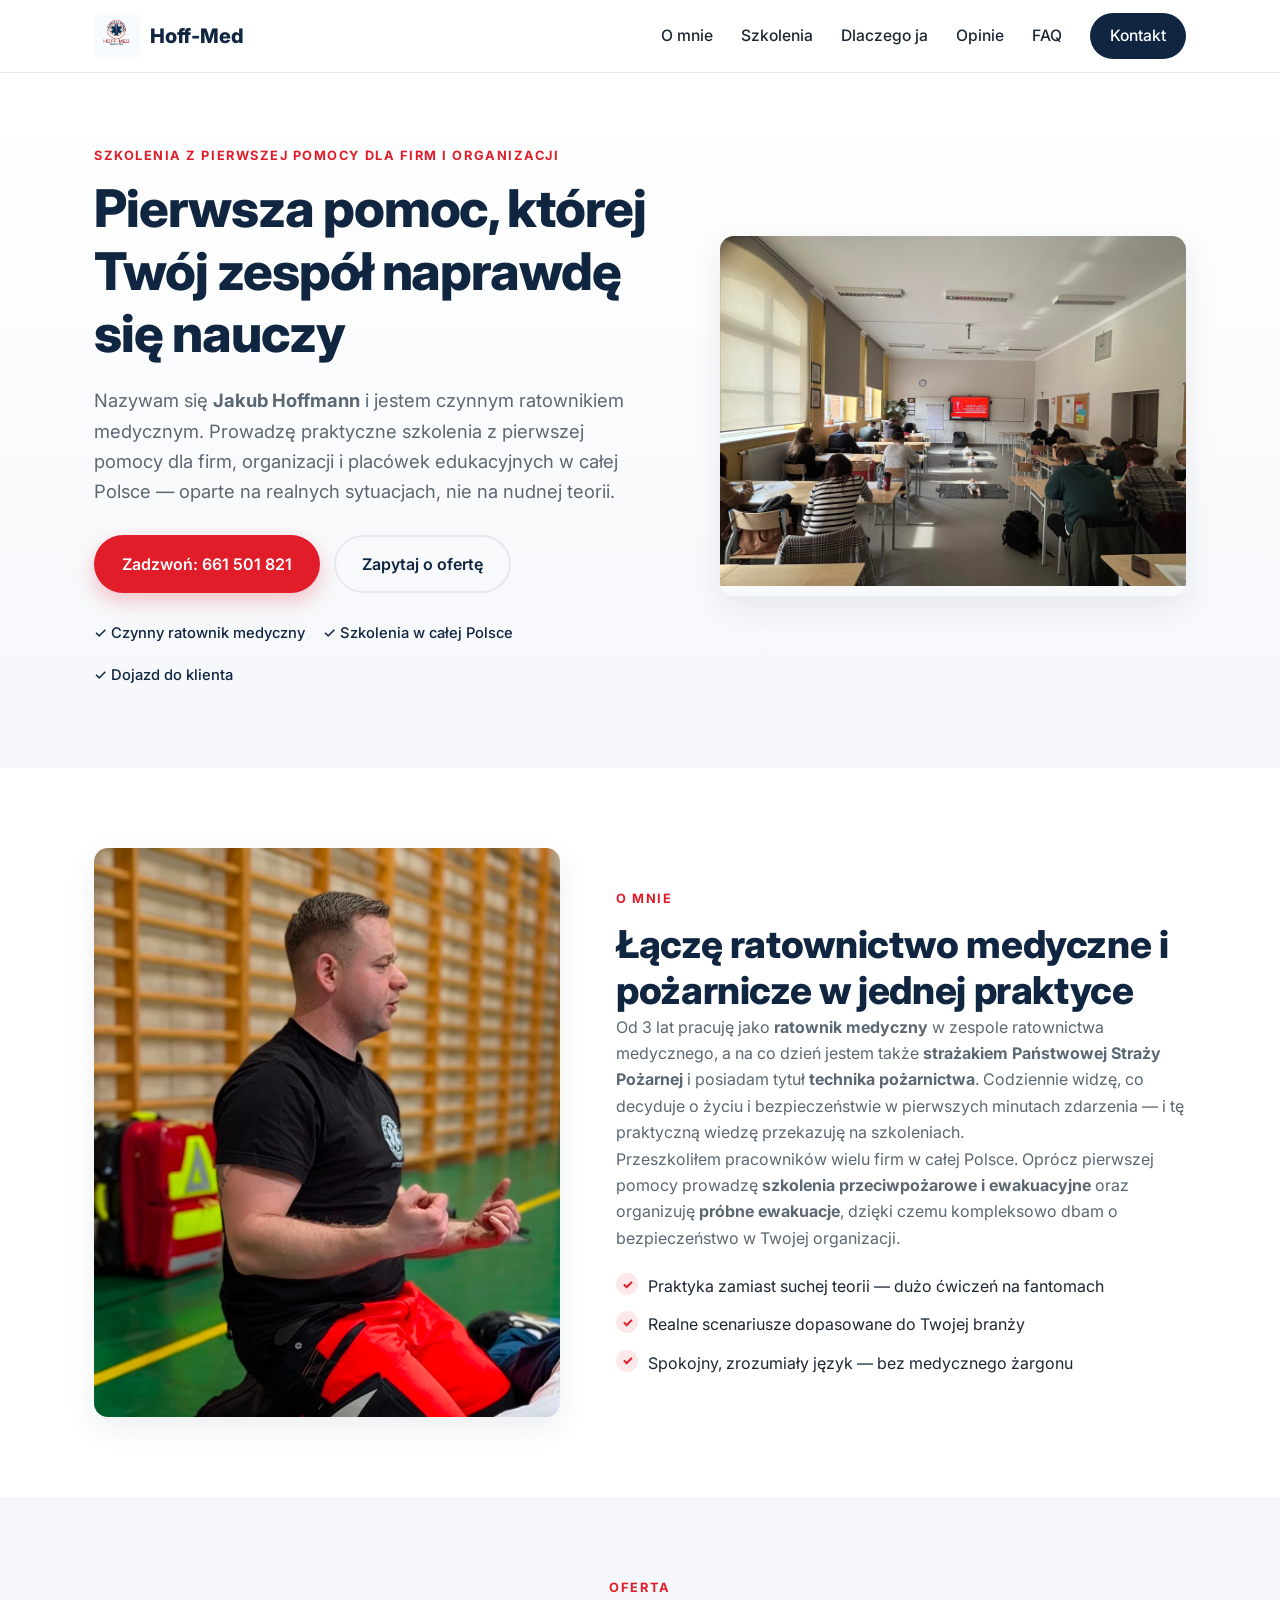
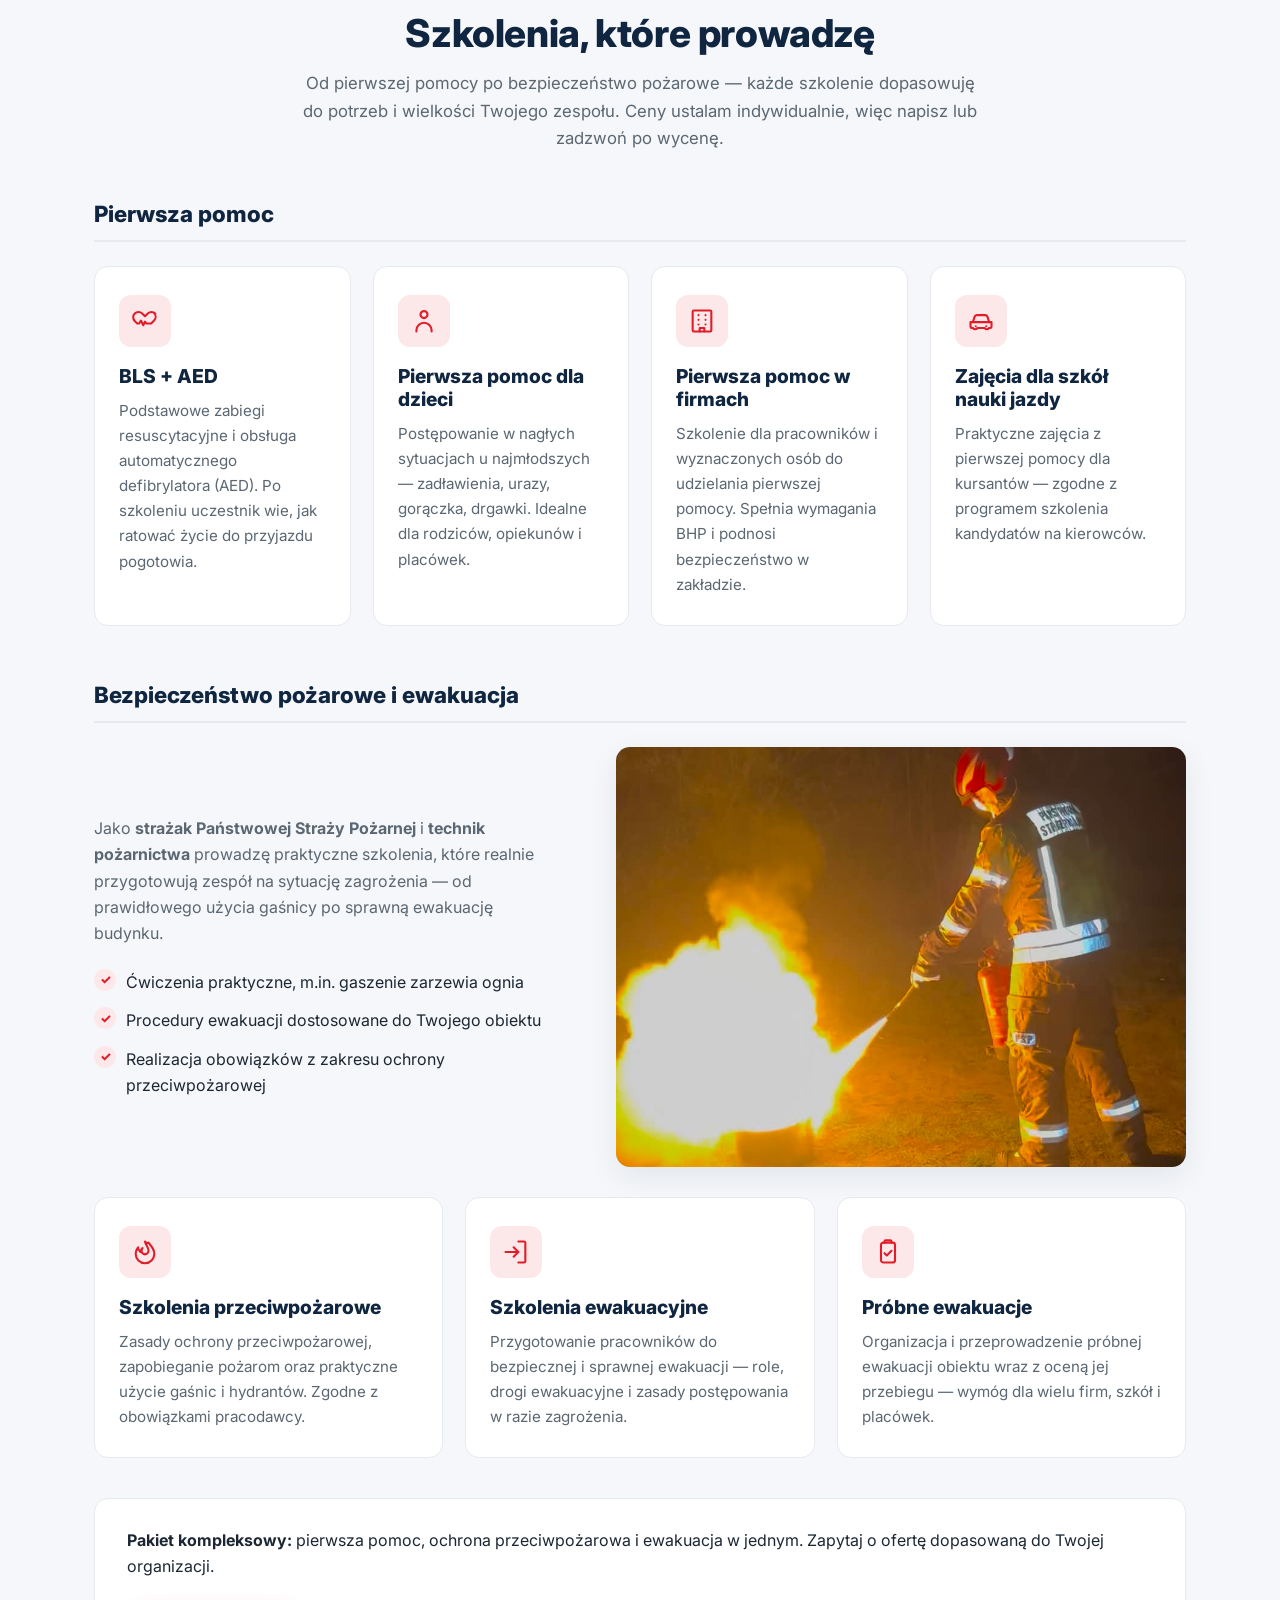
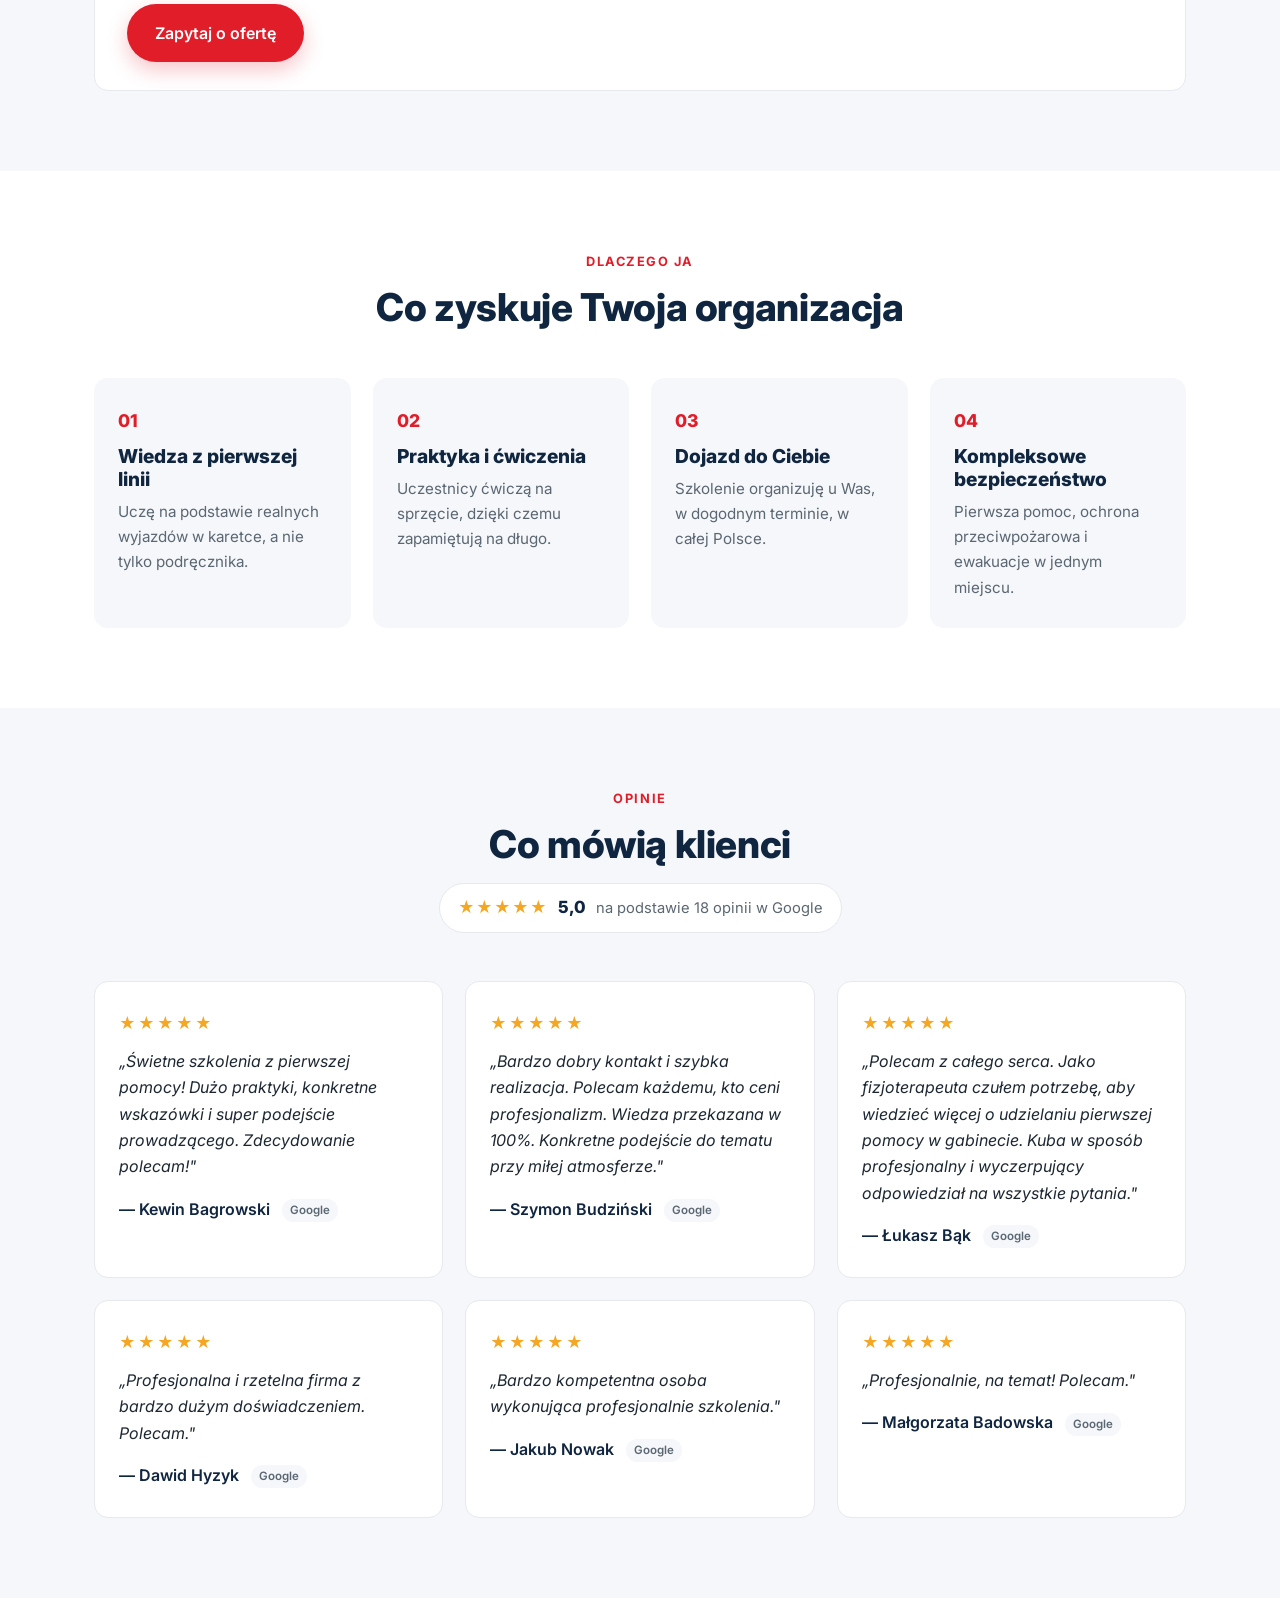
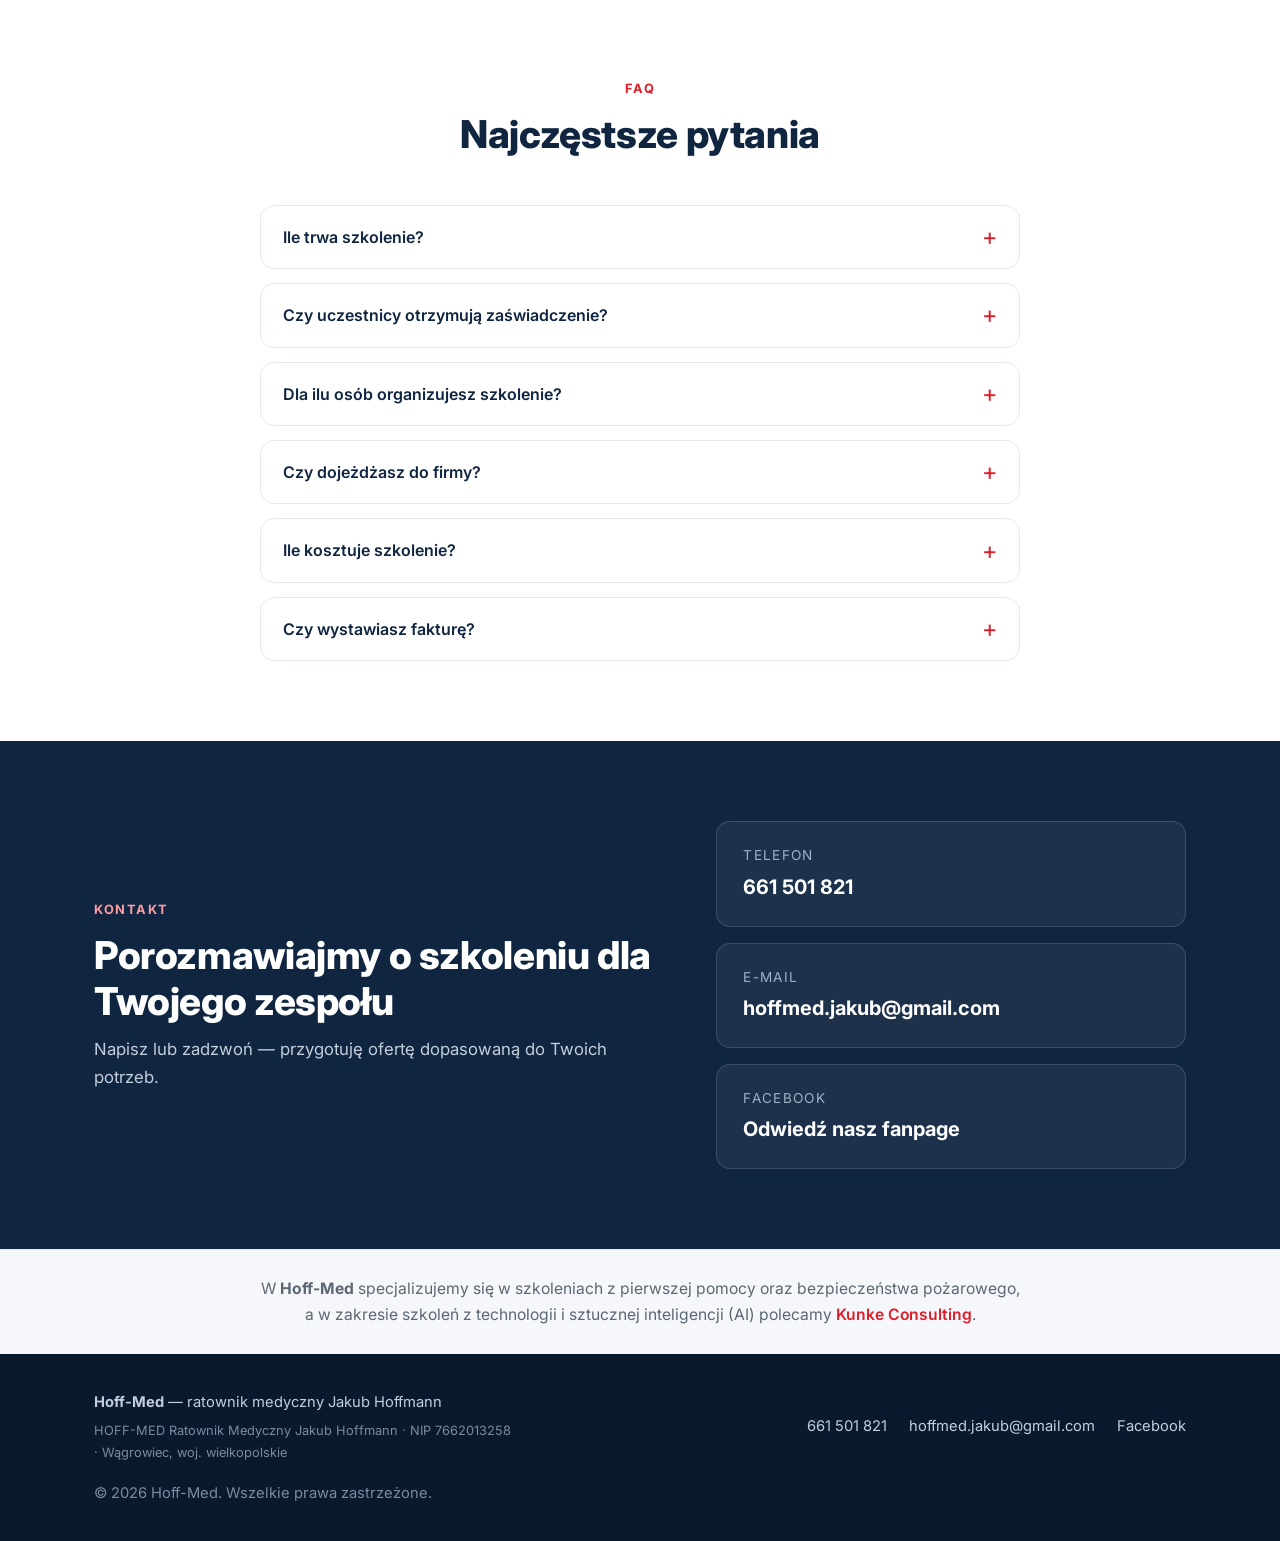
==== index.html @ 5a7410b7 "Dodaj klikalna ocene 5,0 z opiniami Google w sekcji Opinie" ====
<!DOCTYPE html>
<html lang="pl">
<head>
  <meta charset="UTF-8" />
  <meta name="viewport" content="width=device-width, initial-scale=1.0" />

  <!-- TYTUŁ widoczny na karcie przeglądarki i w Google -->
  <title>Hoff-Med – Szkolenia z pierwszej pomocy | Jakub Hoffmann, ratownik medyczny</title>

  <!-- OPIS widoczny w wynikach wyszukiwania Google -->
  <meta name="description" content="Profesjonalne szkolenia z pierwszej pomocy dla firm, organizacji i placówek edukacyjnych. BLS + AED, pierwsza pomoc dla dzieci, szkolenia przeciwpożarowe i próbne ewakuacje. Prowadzi Jakub Hoffmann – ratownik medyczny i strażak PSP. Wągrowiec, działam w całej Polsce." />
  <link rel="canonical" href="https://hoffmed.pl/" />
  <meta name="theme-color" content="#e11d2a" />

  <!-- Podgląd przy udostępnianiu (Facebook, LinkedIn, Messenger) -->
  <meta property="og:type" content="website" />
  <meta property="og:locale" content="pl_PL" />
  <meta property="og:site_name" content="Hoff-Med" />
  <meta property="og:title" content="Hoff-Med – Szkolenia z pierwszej pomocy dla firm | Jakub Hoffmann" />
  <meta property="og:description" content="Praktyczne szkolenia z pierwszej pomocy, przeciwpożarowe i ewakuacyjne dla firm i organizacji. Prowadzi ratownik medyczny i strażak PSP. Działam w całej Polsce." />
  <meta property="og:url" content="https://hoffmed.pl/" />
  <meta property="og:image" content="https://hoffmed.pl/images/hero.jpg" />
  <meta name="twitter:card" content="summary_large_image" />
  <meta name="twitter:title" content="Hoff-Med – Szkolenia z pierwszej pomocy dla firm" />
  <meta name="twitter:description" content="Praktyczne szkolenia z pierwszej pomocy, przeciwpożarowe i ewakuacyjne. Ratownik medyczny i strażak PSP. Cała Polska." />
  <meta name="twitter:image" content="https://hoffmed.pl/images/hero.jpg" />

  <!-- Ikonka strony na karcie przeglądarki (podmień na swoje logo) -->
  <link rel="icon" href="images/logo1.jpg" />

  <!-- Czcionki z Google Fonts -->
  <link rel="preconnect" href="https://fonts.googleapis.com" />
  <link rel="preconnect" href="https://fonts.gstatic.com" crossorigin />
  <link href="https://fonts.googleapis.com/css2?family=Inter:wght@400;500;600;700;800&display=swap" rel="stylesheet" />

  <!-- Nasz plik ze stylami -->
  <link rel="stylesheet" href="styles.css" />

  <!-- Dane strukturalne dla Google (informacje o firmie) -->
  <script type="application/ld+json">
  {
    "@context": "https://schema.org",
    "@type": "ProfessionalService",
    "name": "Hoff-Med – Szkolenia z pierwszej pomocy",
    "image": "https://hoffmed.pl/images/hero.jpg",
    "url": "https://hoffmed.pl/",
    "telephone": "+48661501821",
    "email": "hoffmed.jakub@gmail.com",
    "priceRange": "$$",
    "founder": { "@type": "Person", "name": "Jakub Hoffmann" },
    "address": {
      "@type": "PostalAddress",
      "addressLocality": "Wągrowiec",
      "addressRegion": "wielkopolskie",
      "addressCountry": "PL"
    },
    "areaServed": { "@type": "Country", "name": "Polska" },
    "sameAs": [ "https://www.facebook.com/profile.php?id=61575326581604" ],
    "description": "Praktyczne szkolenia z pierwszej pomocy (BLS+AED, dla dzieci, dla firm, dla szkół nauki jazdy) oraz szkolenia przeciwpożarowe, ewakuacyjne i próbne ewakuacje. Prowadzi Jakub Hoffmann – ratownik medyczny i strażak Państwowej Straży Pożarnej, technik pożarnictwa.",
    "knowsAbout": [ "pierwsza pomoc", "BLS", "AED", "resuscytacja", "szkolenia przeciwpożarowe", "ewakuacja", "ochrona przeciwpożarowa" ]
  }
  </script>
</head>

<body>

  <!-- ===================== GÓRNE MENU ===================== -->
  <header class="site-header" id="top">
    <div class="container header-inner">
      <a href="#top" class="brand">
        <!-- Jeśli wgrasz logo do folderu images/, pokaże się obrazek.
             Dopóki go nie ma, widać tekst poniżej. -->
        <img src="images/logo1.jpg" alt="Hoff-Med logo" class="brand-logo" onerror="this.style.display='none'" />
        <span class="brand-text">Hoff-Med</span>
      </a>

      <nav class="nav" id="nav">
        <a href="#o-mnie">O mnie</a>
        <a href="#szkolenia">Szkolenia</a>
        <a href="#dlaczego">Dlaczego ja</a>
        <a href="#opinie">Opinie</a>
        <a href="#faq">FAQ</a>
        <a href="#kontakt" class="nav-cta">Kontakt</a>
      </nav>

      <button class="nav-toggle" id="navToggle" aria-label="Otwórz menu">
        <span></span><span></span><span></span>
      </button>
    </div>
  </header>

  <!-- ===================== HERO (pierwszy ekran) ===================== -->
  <section class="hero">
    <div class="container hero-inner">
      <div class="hero-text">
        <p class="eyebrow">Szkolenia z pierwszej pomocy dla firm i organizacji</p>
        <h1>Pierwsza pomoc, której Twój zespół naprawdę się nauczy</h1>
        <p class="lead">
          Nazywam się <strong>Jakub Hoffmann</strong> i jestem czynnym ratownikiem
          medycznym. Prowadzę praktyczne szkolenia z pierwszej pomocy dla firm,
          organizacji i placówek edukacyjnych w całej Polsce — oparte na realnych
          sytuacjach, nie na nudnej teorii.
        </p>
        <div class="hero-buttons">
          <a href="tel:+48661501821" class="btn btn-primary">Zadzwoń: 661 501 821</a>
          <a href="#kontakt" class="btn btn-ghost">Zapytaj o ofertę</a>
        </div>
        <ul class="hero-badges">
          <li>✓ Czynny ratownik medyczny</li>
          <li>✓ Szkolenia w całej Polsce</li>
          <li>✓ Dojazd do klienta</li>
        </ul>
      </div>

      <div class="hero-image">
        <!-- Podmień zdjęcie na swoje (np. ze szkolenia). Patrz README.md -->
        <img src="images/hero.jpg" alt="Szkolenie z pierwszej pomocy" onerror="this.parentElement.classList.add('img-placeholder'); this.style.display='none'" />
        <span class="img-placeholder-text">Tutaj wstaw zdjęcie ze szkolenia</span>
      </div>
    </div>
  </section>

  <!-- ===================== O MNIE ===================== -->
  <section class="section" id="o-mnie">
    <div class="container two-col">
      <div class="about-photo">
        <img src="images/jakub.jpg" alt="Jakub Hoffmann – ratownik medyczny" loading="lazy" decoding="async" onerror="this.parentElement.classList.add('img-placeholder'); this.style.display='none'" />
        <span class="img-placeholder-text">Tutaj wstaw swoje zdjęcie</span>
      </div>
      <div>
        <p class="eyebrow">O mnie</p>
        <h2>Łączę ratownictwo medyczne i pożarnicze w jednej praktyce</h2>
        <p>
          Od 3 lat pracuję jako <strong>ratownik medyczny</strong> w zespole
          ratownictwa medycznego, a na co dzień jestem także
          <strong>strażakiem Państwowej Straży Pożarnej</strong> i posiadam
          tytuł <strong>technika pożarnictwa</strong>. Codziennie widzę, co
          decyduje o życiu i bezpieczeństwie w pierwszych minutach zdarzenia —
          i tę praktyczną wiedzę przekazuję na szkoleniach.
        </p>
        <p>
          Przeszkoliłem pracowników wielu firm w całej Polsce. Oprócz pierwszej
          pomocy prowadzę <strong>szkolenia przeciwpożarowe i ewakuacyjne</strong>
          oraz organizuję <strong>próbne ewakuacje</strong>, dzięki czemu
          kompleksowo dbam o bezpieczeństwo w Twojej organizacji.
        </p>
        <ul class="check-list">
          <li>Praktyka zamiast suchej teorii — dużo ćwiczeń na fantomach</li>
          <li>Realne scenariusze dopasowane do Twojej branży</li>
          <li>Spokojny, zrozumiały język — bez medycznego żargonu</li>
        </ul>
      </div>
    </div>
  </section>

  <!-- ===================== SZKOLENIA ===================== -->
  <section class="section section-alt" id="szkolenia">
    <div class="container">
      <div class="section-head">
        <p class="eyebrow">Oferta</p>
        <h2>Szkolenia, które prowadzę</h2>
        <p class="section-sub">
          Od pierwszej pomocy po bezpieczeństwo pożarowe — każde szkolenie
          dopasowuję do potrzeb i wielkości Twojego zespołu. Ceny ustalam
          indywidualnie, więc napisz lub zadzwoń po wycenę.
        </p>
      </div>

      <!-- GRUPA 1: Pierwsza pomoc -->
      <div class="offer-group">
        <h3 class="offer-group-title">Pierwsza pomoc</h3>
        <div class="cards">
        <article class="card">
          <div class="card-icon">
            <svg viewBox="0 0 24 24" fill="none" stroke="currentColor" stroke-width="1.8" stroke-linecap="round" stroke-linejoin="round" aria-hidden="true">
              <path d="M20.8 5.6a4.5 4.5 0 0 0-6.4 0L12 8l-2.4-2.4a4.5 4.5 0 0 0-6.4 6.4l2.1 2.1H7l1.5-2.5 2 4 1.5-3 1 1.5h4.3l2.5-2.6a4.5 4.5 0 0 0 0-6.3z" />
            </svg>
          </div>
          <h3>BLS + AED</h3>
          <p>
            Podstawowe zabiegi resuscytacyjne i obsługa automatycznego
            defibrylatora (AED). Po szkoleniu uczestnik wie, jak ratować życie
            do przyjazdu pogotowia.
          </p>
        </article>

        <article class="card">
          <div class="card-icon">
            <svg viewBox="0 0 24 24" fill="none" stroke="currentColor" stroke-width="1.8" stroke-linecap="round" stroke-linejoin="round" aria-hidden="true">
              <circle cx="12" cy="6.5" r="3" />
              <path d="M5.5 21v-1a6.5 6.5 0 0 1 13 0v1" />
            </svg>
          </div>
          <h3>Pierwsza pomoc dla dzieci</h3>
          <p>
            Postępowanie w nagłych sytuacjach u najmłodszych — zadławienia,
            urazy, gorączka, drgawki. Idealne dla rodziców, opiekunów i placówek.
          </p>
        </article>

        <article class="card">
          <div class="card-icon">
            <svg viewBox="0 0 24 24" fill="none" stroke="currentColor" stroke-width="1.8" stroke-linecap="round" stroke-linejoin="round" aria-hidden="true">
              <rect x="4" y="3" width="16" height="18" rx="1" />
              <path d="M9 7h0M9 11h0M9 15h0M15 7h0M15 11h0M15 15h0" />
              <path d="M10 21v-3h4v3" />
            </svg>
          </div>
          <h3>Pierwsza pomoc w firmach</h3>
          <p>
            Szkolenie dla pracowników i wyznaczonych osób do udzielania pierwszej
            pomocy. Spełnia wymagania BHP i podnosi bezpieczeństwo w zakładzie.
          </p>
        </article>

        <article class="card">
          <div class="card-icon">
            <svg viewBox="0 0 24 24" fill="none" stroke="currentColor" stroke-width="1.8" stroke-linecap="round" stroke-linejoin="round" aria-hidden="true">
              <path d="M5 13l1.5-4.5A2 2 0 0 1 8.4 7h7.2a2 2 0 0 1 1.9 1.3L19 13" />
              <path d="M3 13h18v4a1 1 0 0 1-1 1h-1.2a2 2 0 0 1-3.6 0H8.8a2 2 0 0 1-3.6 0H4a1 1 0 0 1-1-1z" />
              <path d="M7.5 16.5h0M16.5 16.5h0" />
            </svg>
          </div>
          <h3>Zajęcia dla szkół nauki jazdy</h3>
          <p>
            Praktyczne zajęcia z pierwszej pomocy dla kursantów — zgodne z
            programem szkolenia kandydatów na kierowców.
          </p>
        </article>
        </div>
      </div>

      <!-- GRUPA 2: Bezpieczeństwo pożarowe i ewakuacja -->
      <div class="offer-group">
        <h3 class="offer-group-title">Bezpieczeństwo pożarowe i ewakuacja</h3>

        <div class="two-col offer-intro">
          <div>
            <p>
              Jako <strong>strażak Państwowej Straży Pożarnej</strong> i
              <strong>technik pożarnictwa</strong> prowadzę praktyczne
              szkolenia, które realnie przygotowują zespół na sytuację
              zagrożenia — od prawidłowego użycia gaśnicy po sprawną ewakuację
              budynku.
            </p>
            <ul class="check-list">
              <li>Ćwiczenia praktyczne, m.in. gaszenie zarzewia ognia</li>
              <li>Procedury ewakuacji dostosowane do Twojego obiektu</li>
              <li>Realizacja obowiązków z zakresu ochrony przeciwpożarowej</li>
            </ul>
          </div>
          <div class="about-photo">
            <img src="images/ppoz.jpg" alt="Szkolenie przeciwpożarowe — ćwiczenia z gaśnicą" loading="lazy" decoding="async" onerror="this.parentElement.classList.add('img-placeholder'); this.style.display='none'" />
            <span class="img-placeholder-text">Tutaj wstaw zdjęcie ze szkolenia pożarowego (plik images/ppoz.jpg)</span>
          </div>
        </div>

        <div class="offer-cards">
          <article class="card">
            <div class="card-icon">
              <svg viewBox="0 0 24 24" fill="none" stroke="currentColor" stroke-width="1.8" stroke-linecap="round" stroke-linejoin="round" aria-hidden="true">
                <path d="M12 3c.5 3 3 4.6 3 8a3 3 0 0 1-6 0c0-1 .4-1.8.9-2.4C8 10 8 12 8 12c-2-1.5-2-4-2-4-1.3 1.6-2 3.5-2 5.6a8 8 0 0 0 16 0c0-4.2-3-7.3-5-9.6C13.5 5 13 4 12 3z" />
              </svg>
            </div>
            <h3>Szkolenia przeciwpożarowe</h3>
            <p>
              Zasady ochrony przeciwpożarowej, zapobieganie pożarom oraz
              praktyczne użycie gaśnic i hydrantów. Zgodne z obowiązkami
              pracodawcy.
            </p>
          </article>

          <article class="card">
            <div class="card-icon">
              <svg viewBox="0 0 24 24" fill="none" stroke="currentColor" stroke-width="1.8" stroke-linecap="round" stroke-linejoin="round" aria-hidden="true">
                <path d="M14 3h5a1 1 0 0 1 1 1v16a1 1 0 0 1-1 1h-5" />
                <path d="M3 12h11" />
                <path d="M10 8l4 4-4 4" />
              </svg>
            </div>
            <h3>Szkolenia ewakuacyjne</h3>
            <p>
              Przygotowanie pracowników do bezpiecznej i sprawnej ewakuacji —
              role, drogi ewakuacyjne i zasady postępowania w razie zagrożenia.
            </p>
          </article>

          <article class="card">
            <div class="card-icon">
              <svg viewBox="0 0 24 24" fill="none" stroke="currentColor" stroke-width="1.8" stroke-linecap="round" stroke-linejoin="round" aria-hidden="true">
                <rect x="6" y="4" width="12" height="17" rx="2" />
                <path d="M9 4V3a1 1 0 0 1 1-1h4a1 1 0 0 1 1 1v1" />
                <path d="M9 13l2 2 4-4" />
              </svg>
            </div>
            <h3>Próbne ewakuacje</h3>
            <p>
              Organizacja i przeprowadzenie próbnej ewakuacji obiektu wraz z
              oceną jej przebiegu — wymóg dla wielu firm, szkół i placówek.
            </p>
          </article>
        </div>
      </div>

      <div class="extra-offer">
        <p>
          <strong>Pakiet kompleksowy:</strong> pierwsza pomoc, ochrona
          przeciwpożarowa i ewakuacja w jednym. Zapytaj o ofertę dopasowaną do
          Twojej organizacji.
        </p>
        <a href="#kontakt" class="btn btn-primary">Zapytaj o ofertę</a>
      </div>
    </div>
  </section>

  <!-- ===================== DLACZEGO JA ===================== -->
  <section class="section" id="dlaczego">
    <div class="container">
      <div class="section-head">
        <p class="eyebrow">Dlaczego ja</p>
        <h2>Co zyskuje Twoja organizacja</h2>
      </div>
      <div class="features">
        <div class="feature">
          <div class="feature-num">01</div>
          <h3>Wiedza z pierwszej linii</h3>
          <p>Uczę na podstawie realnych wyjazdów w karetce, a nie tylko podręcznika.</p>
        </div>
        <div class="feature">
          <div class="feature-num">02</div>
          <h3>Praktyka i ćwiczenia</h3>
          <p>Uczestnicy ćwiczą na sprzęcie, dzięki czemu zapamiętują na długo.</p>
        </div>
        <div class="feature">
          <div class="feature-num">03</div>
          <h3>Dojazd do Ciebie</h3>
          <p>Szkolenie organizuję u Was, w dogodnym terminie, w całej Polsce.</p>
        </div>
        <div class="feature">
          <div class="feature-num">04</div>
          <h3>Kompleksowe bezpieczeństwo</h3>
          <p>Pierwsza pomoc, ochrona przeciwpożarowa i ewakuacje w jednym miejscu.</p>
        </div>
      </div>
    </div>
  </section>

  <!-- ===================== OPINIE ===================== -->
  <section class="section section-alt" id="opinie">
    <div class="container">
      <div class="section-head">
        <p class="eyebrow">Opinie</p>
        <h2>Co mówią klienci</h2>
        <a class="google-rating" href="https://www.google.com/search?q=HOFF-MED+Ratownik+Medyczny+Jakub+Hoffmann&amp;si=AL3DRZGNtcdgKOqVhotcr-UG2kkYpwR2WO4qu3O00NmpwBmLnTY2FjTPi25q6tKv-oXE02aPNNtERSW1uO6SgB0KXMz8I6Z6un7iL-Q9-3MSkSI3ykoHYngGEzLn2Nq5yhEiI-4dWNWYme6rqRwEY3rPfB70e-uyIA%3D%3D" target="_blank" rel="noopener">
          <span class="gr-stars">★★★★★</span>
          <span class="gr-score">5,0</span>
          <span class="gr-text">na podstawie 18 opinii w Google</span>
        </a>
      </div>
      <div class="cards">
        <blockquote class="testimonial">
          <div class="stars">★★★★★</div>
          <p>„Świetne szkolenia z pierwszej pomocy! Dużo praktyki, konkretne
             wskazówki i super podejście prowadzącego. Zdecydowanie polecam!"</p>
          <footer>— Kewin Bagrowski <span class="t-source">Google</span></footer>
        </blockquote>
        <blockquote class="testimonial">
          <div class="stars">★★★★★</div>
          <p>„Bardzo dobry kontakt i szybka realizacja. Polecam każdemu, kto ceni
             profesjonalizm. Wiedza przekazana w 100%. Konkretne podejście do
             tematu przy miłej atmosferze."</p>
          <footer>— Szymon Budziński <span class="t-source">Google</span></footer>
        </blockquote>
        <blockquote class="testimonial">
          <div class="stars">★★★★★</div>
          <p>„Polecam z całego serca. Jako fizjoterapeuta czułem potrzebę, aby
             wiedzieć więcej o udzielaniu pierwszej pomocy w gabinecie. Kuba w
             sposób profesjonalny i wyczerpujący odpowiedział na wszystkie pytania."</p>
          <footer>— Łukasz Bąk <span class="t-source">Google</span></footer>
        </blockquote>
        <blockquote class="testimonial">
          <div class="stars">★★★★★</div>
          <p>„Profesjonalna i rzetelna firma z bardzo dużym doświadczeniem.
             Polecam."</p>
          <footer>— Dawid Hyzyk <span class="t-source">Google</span></footer>
        </blockquote>
        <blockquote class="testimonial">
          <div class="stars">★★★★★</div>
          <p>„Bardzo kompetentna osoba wykonująca profesjonalnie szkolenia."</p>
          <footer>— Jakub Nowak <span class="t-source">Google</span></footer>
        </blockquote>
        <blockquote class="testimonial">
          <div class="stars">★★★★★</div>
          <p>„Profesjonalnie, na temat! Polecam."</p>
          <footer>— Małgorzata Badowska <span class="t-source">Google</span></footer>
        </blockquote>
      </div>
    </div>
  </section>

  <!-- ===================== FAQ ===================== -->
  <section class="section" id="faq">
    <div class="container">
      <div class="section-head">
        <p class="eyebrow">FAQ</p>
        <h2>Najczęstsze pytania</h2>
      </div>
      <div class="faq-list">
        <details class="faq-item">
          <summary>Ile trwa szkolenie?</summary>
          <p>
            Czas dopasowuję do zakresu programu i wielkości grupy — zwykle od 2 do
            8 godzin. Po ustaleniu szczegółów podaję dokładny czas trwania.
          </p>
        </details>
        <details class="faq-item">
          <summary>Czy uczestnicy otrzymują zaświadczenie?</summary>
          <p>
            Tak. Każdy uczestnik otrzymuje zaświadczenie potwierdzające ukończenie
            szkolenia.
          </p>
        </details>
        <details class="faq-item">
          <summary>Dla ilu osób organizujesz szkolenie?</summary>
          <p>
            Od kilkuosobowych zespołów po większe grupy. Formę i zakres ćwiczeń
            dopasowuję do liczby uczestników, aby każdy miał realną praktykę.
          </p>
        </details>
        <details class="faq-item">
          <summary>Czy dojeżdżasz do firmy?</summary>
          <p>
            Tak, szkolenia prowadzę u klienta na terenie całej Polski, w dogodnym
            dla Was terminie — także w dni robocze poza godzinami pracy.
          </p>
        </details>
        <details class="faq-item">
          <summary>Ile kosztuje szkolenie?</summary>
          <p>
            Wycenę przygotowuję indywidualnie — zależy od rodzaju szkolenia, liczby
            osób i lokalizacji. Napisz lub zadzwoń, a przygotuję bezpłatną ofertę.
          </p>
        </details>
        <details class="faq-item">
          <summary>Czy wystawiasz fakturę?</summary>
          <p>
            Tak, prowadzę działalność gospodarczą i wystawiam faktury — szkolenie
            rozliczysz jako koszt firmowy.
          </p>
        </details>
      </div>
    </div>
  </section>

  <!-- ===================== KONTAKT ===================== -->
  <section class="section contact" id="kontakt">
    <div class="container contact-inner">
      <div>
        <p class="eyebrow eyebrow-light">Kontakt</p>
        <h2>Porozmawiajmy o szkoleniu dla Twojego zespołu</h2>
        <p class="contact-sub">
          Napisz lub zadzwoń — przygotuję ofertę dopasowaną do Twoich potrzeb.
        </p>
      </div>
      <div class="contact-cards">
        <a href="tel:+48661501821" class="contact-card">
          <span class="contact-card-label">Telefon</span>
          <span class="contact-card-value">661 501 821</span>
        </a>
        <a href="mailto:hoffmed.jakub@gmail.com" class="contact-card">
          <span class="contact-card-label">E-mail</span>
          <span class="contact-card-value">hoffmed.jakub@gmail.com</span>
        </a>
        <a href="https://www.facebook.com/profile.php?id=61575326581604" class="contact-card" target="_blank" rel="noopener">
          <span class="contact-card-label">Facebook</span>
          <span class="contact-card-value">Odwiedź nasz fanpage</span>
        </a>
      </div>
    </div>
  </section>

  <!-- ===================== POLECENIE PARTNERA ===================== -->
  <section class="partner">
    <div class="container">
      <p>
        W <strong>Hoff-Med</strong> specjalizujemy się w szkoleniach z pierwszej
        pomocy oraz bezpieczeństwa pożarowego, a w zakresie szkoleń z technologii
        i sztucznej inteligencji (AI) polecamy
        <a href="https://kunkeconsulting.pl/" target="_blank" rel="noopener">Kunke Consulting</a>.
      </p>
    </div>
  </section>

  <!-- ===================== STOPKA ===================== -->
  <footer class="site-footer">
    <div class="container footer-inner">
      <div class="footer-brand">
        <strong>Hoff-Med</strong> — ratownik medyczny Jakub Hoffmann
        <span class="footer-legal">HOFF-MED Ratownik Medyczny Jakub Hoffmann · NIP 7662013258 · Wągrowiec, woj. wielkopolskie</span>
      </div>
      <div class="footer-contact">
        <a href="tel:+48661501821">661 501 821</a>
        <a href="mailto:hoffmed.jakub@gmail.com">hoffmed.jakub@gmail.com</a>
        <a href="https://www.facebook.com/profile.php?id=61575326581604" target="_blank" rel="noopener">Facebook</a>
      </div>
      <div class="footer-copy">© <span id="year"></span> Hoff-Med. Wszelkie prawa zastrzeżone.</div>
    </div>
  </footer>

  <a href="#top" class="to-top" id="toTop" aria-label="Wróć na górę">↑</a>

  <script src="script.js"></script>
</body>
</html>
---- styles.css ----
/* =========================================================
   USTAWIENIA OGÓLNE I KOLORY
   Kolory możesz łatwo zmienić tutaj — wszystko zaktualizuje
   się automatycznie w całej stronie.
   ========================================================= */
:root {
  --red: #e11d2a;          /* główny czerwony (pierwsza pomoc) */
  --red-dark: #b91622;     /* ciemniejszy czerwony (najazd myszką) */
  --navy: #0f2540;         /* granat – teksty i sekcja kontakt */
  --ink: #1c2733;          /* główny kolor tekstu */
  --muted: #5b6772;        /* szary tekst pomocniczy */
  --bg: #ffffff;           /* białe tło */
  --bg-alt: #f5f7fa;       /* delikatnie szare tło sekcji */
  --line: #e6e9ee;         /* kolor cienkich linii / ramek */
  --radius: 14px;          /* zaokrąglenie rogów */
  --shadow: 0 10px 30px rgba(15, 37, 64, 0.08);
  --max: 1140px;           /* maksymalna szerokość treści */
}

* { box-sizing: border-box; margin: 0; padding: 0; }

html { scroll-behavior: smooth; }

body {
  font-family: 'Inter', system-ui, -apple-system, Segoe UI, Roboto, sans-serif;
  color: var(--ink);
  background: var(--bg);
  line-height: 1.65;
  -webkit-font-smoothing: antialiased;
  overflow-x: hidden; /* zabezpieczenie przed bocznym przewijaniem na telefonie */
}

/* Obrazy nigdy nie wychodzą poza szerokość ekranu */
img { max-width: 100%; }

/* Długie słowa/adresy nie rozpychają układu */
.contact-card-value,
.footer-contact a,
.t-source { overflow-wrap: anywhere; word-break: break-word; }

.container {
  width: 100%;
  max-width: var(--max);
  margin: 0 auto;
  padding: 0 24px;
}

h1, h2, h3 { line-height: 1.2; color: var(--navy); font-weight: 800; }
h1 { font-size: clamp(2rem, 5vw, 3.25rem); letter-spacing: -0.02em; }
h2 { font-size: clamp(1.6rem, 3.5vw, 2.4rem); letter-spacing: -0.01em; }
h3 { font-size: 1.2rem; }

p { color: var(--muted); }

a { color: inherit; text-decoration: none; }

.eyebrow {
  text-transform: uppercase;
  letter-spacing: 0.12em;
  font-size: 0.8rem;
  font-weight: 700;
  color: var(--red);
  margin-bottom: 12px;
}
.eyebrow-light { color: #ff9ba1; }

/* =========================================================
   PRZYCISKI
   ========================================================= */
.btn {
  display: inline-block;
  padding: 14px 26px;
  border-radius: 999px;
  font-weight: 600;
  font-size: 1rem;
  transition: transform .15s ease, background .2s ease, box-shadow .2s ease;
  cursor: pointer;
  border: 2px solid transparent;
}
.btn:hover { transform: translateY(-2px); }
.btn-primary { background: var(--red); color: #fff; box-shadow: 0 8px 20px rgba(225, 29, 42, 0.25); }
.btn-primary:hover { background: var(--red-dark); }
.btn-ghost { background: transparent; color: var(--navy); border-color: var(--line); }
.btn-ghost:hover { border-color: var(--navy); }

/* =========================================================
   GÓRNE MENU
   ========================================================= */
.site-header {
  position: sticky;
  top: 0;
  z-index: 50;
  background: rgba(255, 255, 255, 0.92);
  backdrop-filter: blur(8px);
  border-bottom: 1px solid var(--line);
}
.header-inner {
  display: flex;
  align-items: center;
  justify-content: space-between;
  height: 72px;
}
.brand { display: flex; align-items: center; gap: 10px; font-weight: 800; color: var(--navy); font-size: 1.25rem; }
.brand-logo { height: 46px; width: auto; border-radius: 8px; }
.brand-text { letter-spacing: -0.01em; }

.nav { display: flex; align-items: center; gap: 28px; }
.nav a { color: var(--ink); font-weight: 500; font-size: 0.98rem; }
.nav a:hover { color: var(--red); }
.nav .nav-cta {
  background: var(--navy);
  color: #fff;
  padding: 10px 20px;
  border-radius: 999px;
}
.nav .nav-cta:hover { background: var(--red); color: #fff; }

.nav-toggle {
  display: none;
  flex-direction: column;
  gap: 5px;
  background: none;
  border: none;
  cursor: pointer;
  padding: 8px;
}
.nav-toggle span {
  width: 26px; height: 3px; background: var(--navy); border-radius: 2px;
  transition: .2s;
}

/* =========================================================
   HERO
   ========================================================= */
.hero { padding: 72px 0 80px; background: linear-gradient(180deg, #fff 0%, var(--bg-alt) 100%); }
.hero-inner {
  display: grid;
  grid-template-columns: 1.1fr 0.9fr;
  gap: 56px;
  align-items: center;
}
.hero-text .lead { font-size: 1.15rem; margin: 20px 0 28px; max-width: 540px; }
.hero-buttons { display: flex; gap: 14px; flex-wrap: wrap; }
.hero-badges {
  list-style: none;
  display: flex;
  flex-wrap: wrap;
  gap: 18px;
  margin-top: 28px;
  font-size: 0.92rem;
  color: var(--navy);
  font-weight: 500;
}

.hero-image {
  position: relative;
  border-radius: var(--radius);
  overflow: hidden;
  min-height: 360px;
  box-shadow: var(--shadow);
}
.hero-image img { width: 100%; height: 100%; object-fit: cover; display: block; }

/* Zastępcze tło, gdy brak zdjęcia */
.img-placeholder {
  background: repeating-linear-gradient(45deg, #eef1f6, #eef1f6 12px, #e7ebf2 12px, #e7ebf2 24px);
  display: flex;
  align-items: center;
  justify-content: center;
}
.img-placeholder-text {
  display: none;
  color: #9aa5b1;
  font-weight: 600;
  text-align: center;
  padding: 20px;
}
.img-placeholder .img-placeholder-text { display: block; }

/* =========================================================
   SEKCJE OGÓLNE
   ========================================================= */
.section { padding: 80px 0; }
.section-alt { background: var(--bg-alt); }
.section-head { max-width: 680px; margin: 0 auto 48px; text-align: center; }
.section-sub { margin-top: 14px; font-size: 1.05rem; }

.two-col {
  display: grid;
  grid-template-columns: 0.9fr 1.1fr;
  gap: 56px;
  align-items: center;
}
.about-photo {
  position: relative;
  border-radius: var(--radius);
  overflow: hidden;
  min-height: 380px;
  box-shadow: var(--shadow);
}
.about-photo img { width: 100%; height: 100%; object-fit: cover; display: block; }

.check-list { list-style: none; margin-top: 22px; display: grid; gap: 12px; }
.check-list li { position: relative; padding-left: 32px; color: var(--ink); }
.check-list li::before {
  content: "✓";
  position: absolute; left: 0; top: 0;
  color: var(--red); font-weight: 800;
  background: #fde8e9; width: 22px; height: 22px;
  border-radius: 50%; display: flex; align-items: center; justify-content: center;
  font-size: 0.8rem;
}

/* =========================================================
   KAFELKI (oferta i opinie)
   ========================================================= */
.cards { display: grid; grid-template-columns: repeat(4, 1fr); gap: 22px; }
.card {
  background: #fff;
  border: 1px solid var(--line);
  border-radius: var(--radius);
  padding: 28px 24px;
  transition: transform .2s ease, box-shadow .2s ease;
}
.card:hover { transform: translateY(-4px); box-shadow: var(--shadow); }
.card-icon {
  width: 52px; height: 52px;
  margin-bottom: 18px;
  border-radius: 12px;
  background: #fde8e9;
  color: var(--red);
  display: flex;
  align-items: center;
  justify-content: center;
}
.card-icon svg { width: 28px; height: 28px; }
.card h3 { margin-bottom: 10px; }
.card p { font-size: 0.95rem; }

.extra-offer {
  margin-top: 40px;
  background: #fff;
  border: 1px solid var(--line);
  border-radius: var(--radius);
  padding: 28px 32px;
  display: flex;
  align-items: center;
  justify-content: space-between;
  gap: 24px;
  flex-wrap: wrap;
}
.extra-offer p { color: var(--ink); }

/* Grupy w ofercie (Pierwsza pomoc / Bezpieczeństwo pożarowe) */
.offer-group + .offer-group { margin-top: 56px; }
.offer-group-title {
  font-size: 1.4rem;
  margin-bottom: 24px;
  padding-bottom: 12px;
  border-bottom: 2px solid var(--line);
}
.offer-intro { margin-bottom: 30px; align-items: center; }
/* Wysokie zdjęcie pożarowe – ograniczona wysokość i ładne kadrowanie */
.offer-intro .about-photo { min-height: 0; height: 420px; }
.offer-intro .about-photo img { object-position: center; }
.offer-cards { display: grid; grid-template-columns: repeat(3, 1fr); gap: 22px; }

/* =========================================================
   DLACZEGO JA
   ========================================================= */
.features { display: grid; grid-template-columns: repeat(4, 1fr); gap: 22px; }
.feature {
  padding: 28px 24px;
  border-radius: var(--radius);
  background: var(--bg-alt);
}
.feature-num { font-weight: 800; color: var(--red); font-size: 1.1rem; margin-bottom: 10px; }
.feature h3 { margin-bottom: 8px; }
.feature p { font-size: 0.95rem; }

/* =========================================================
   OPINIE
   ========================================================= */
.cards .testimonial {
  grid-column: span 1 / span 1;
}
.testimonial {
  background: #fff;
  border: 1px solid var(--line);
  border-radius: var(--radius);
  padding: 28px 24px;
}
.testimonial .stars { color: #f5a623; letter-spacing: 2px; margin-bottom: 12px; }
.testimonial p { color: var(--ink); font-style: italic; }
.testimonial footer { margin-top: 16px; font-weight: 600; color: var(--navy); font-style: normal; }
.t-source {
  display: inline-block;
  margin-left: 8px;
  padding: 2px 8px;
  border-radius: 999px;
  background: var(--bg-alt);
  color: var(--muted);
  font-size: 0.72rem;
  font-weight: 600;
  vertical-align: middle;
}
/* Opinie: 3 w rzędzie zamiast 4 */
#opinie .cards { grid-template-columns: repeat(3, 1fr); }

/* Klikalna ocena Google */
.google-rating {
  display: inline-flex;
  align-items: center;
  gap: 10px;
  margin-top: 16px;
  padding: 10px 18px;
  border: 1px solid var(--line);
  border-radius: 999px;
  background: #fff;
  transition: box-shadow .2s ease, transform .15s ease;
}
.google-rating:hover { box-shadow: var(--shadow); transform: translateY(-2px); }
.gr-stars { color: #f5a623; letter-spacing: 1px; }
.gr-score { font-weight: 800; color: var(--navy); font-size: 1.05rem; }
.gr-text { color: var(--muted); font-size: 0.92rem; }

/* =========================================================
   KONTAKT
   ========================================================= */
.contact { background: var(--navy); }
.contact h2 { color: #fff; }
.contact-sub { color: #c3cedd; margin-top: 12px; font-size: 1.05rem; }
.contact-inner {
  display: grid;
  grid-template-columns: 1.1fr 0.9fr;
  gap: 48px;
  align-items: center;
}
.contact-cards { display: grid; gap: 16px; }
.contact-card {
  background: rgba(255, 255, 255, 0.06);
  border: 1px solid rgba(255, 255, 255, 0.14);
  border-radius: var(--radius);
  padding: 22px 26px;
  display: flex;
  flex-direction: column;
  gap: 4px;
  transition: background .2s ease, transform .15s ease;
}
.contact-card:hover { background: rgba(255, 255, 255, 0.12); transform: translateY(-2px); }
.contact-card-label { color: #9fb0c6; font-size: 0.85rem; text-transform: uppercase; letter-spacing: 0.1em; }
.contact-card-value { color: #fff; font-size: 1.25rem; font-weight: 700; }

/* =========================================================
   FAQ
   ========================================================= */
.faq-list { max-width: 760px; margin: 0 auto; display: grid; gap: 14px; }
.faq-item {
  background: #fff;
  border: 1px solid var(--line);
  border-radius: var(--radius);
  padding: 0 22px;
}
.faq-item summary {
  cursor: pointer;
  font-weight: 600;
  color: var(--navy);
  padding: 18px 28px 18px 0;
  list-style: none;
  position: relative;
}
.faq-item summary::-webkit-details-marker { display: none; }
.faq-item summary::after {
  content: "+";
  position: absolute;
  right: 0; top: 50%;
  transform: translateY(-50%);
  font-size: 1.5rem;
  font-weight: 400;
  color: var(--red);
  line-height: 1;
}
.faq-item[open] summary::after { content: "−"; }
.faq-item p { margin: 0; padding: 0 0 20px; }

/* =========================================================
   PRZYCISK "DO GÓRY"
   ========================================================= */
.to-top {
  position: fixed;
  right: 18px; bottom: 18px;
  width: 46px; height: 46px;
  border-radius: 50%;
  background: var(--navy);
  color: #fff;
  display: flex; align-items: center; justify-content: center;
  font-size: 1.3rem;
  box-shadow: var(--shadow);
  opacity: 0; pointer-events: none;
  transition: opacity .25s ease, transform .15s ease, background .2s ease;
  z-index: 60;
}
.to-top.show { opacity: 1; pointer-events: auto; }
.to-top:hover { background: var(--red); transform: translateY(-2px); }

/* =========================================================
   POLECENIE PARTNERA
   ========================================================= */
.partner { background: var(--bg-alt); padding: 26px 0; border-top: 1px solid var(--line); }
.partner p { text-align: center; color: var(--muted); max-width: 760px; margin: 0 auto; font-size: 0.98rem; }
.partner a { color: var(--red); font-weight: 600; }
.partner a:hover { text-decoration: underline; }

/* =========================================================
   STOPKA
   ========================================================= */
.site-footer { background: #0a1a2e; color: #c3cedd; padding: 36px 0; }
.footer-inner {
  display: flex;
  align-items: center;
  justify-content: space-between;
  gap: 18px;
  flex-wrap: wrap;
  font-size: 0.92rem;
}
.footer-legal { display: block; color: #7b8aa0; font-size: 0.8rem; margin-top: 6px; max-width: 420px; }
.footer-contact { display: flex; gap: 22px; }
.footer-contact a:hover, .site-footer a:hover { color: #fff; }
.footer-copy { color: #7b8aa0; }

/* =========================================================
   WERSJA MOBILNA (telefony i tablety)
   ========================================================= */
@media (max-width: 900px) {
  .hero-inner, .two-col, .contact-inner { grid-template-columns: 1fr; }
  .hero-image, .about-photo { min-height: 280px; order: -1; }
  .offer-intro .about-photo { height: 300px; }
  .cards, .features, .offer-cards { grid-template-columns: repeat(2, 1fr); }
  #opinie .cards { grid-template-columns: 1fr; }

  .nav {
    position: absolute;
    top: 72px; left: 0; right: 0;
    background: #fff;
    flex-direction: column;
    align-items: flex-start;
    gap: 0;
    padding: 8px 24px 20px;
    border-bottom: 1px solid var(--line);
    box-shadow: var(--shadow);
    display: none;
  }
  .nav.open { display: flex; }
  .nav a { width: 100%; padding: 12px 0; }
  .nav .nav-cta { width: 100%; text-align: center; margin-top: 8px; }
  .nav-toggle { display: flex; }
}

@media (max-width: 560px) {
  .cards, .features, .offer-cards { grid-template-columns: 1fr; }
  .section { padding: 56px 0; }
  .hero { padding: 48px 0 56px; }
  .container { padding: 0 18px; }

  /* Długi e-mail nie rozpycha kafelka kontaktu */
  .contact-card-value { font-size: 1.02rem; }
  .contact-card { padding: 18px 20px; }

  /* Boksy z przyciskiem (oferta) układają się w pionie */
  .extra-offer { padding: 22px 20px; }
  .extra-offer .btn { width: 100%; text-align: center; }

  /* Stopka czytelnie jedna pod drugą */
  .footer-inner { flex-direction: column; align-items: flex-start; }
  .footer-contact { flex-wrap: wrap; gap: 14px; }
}
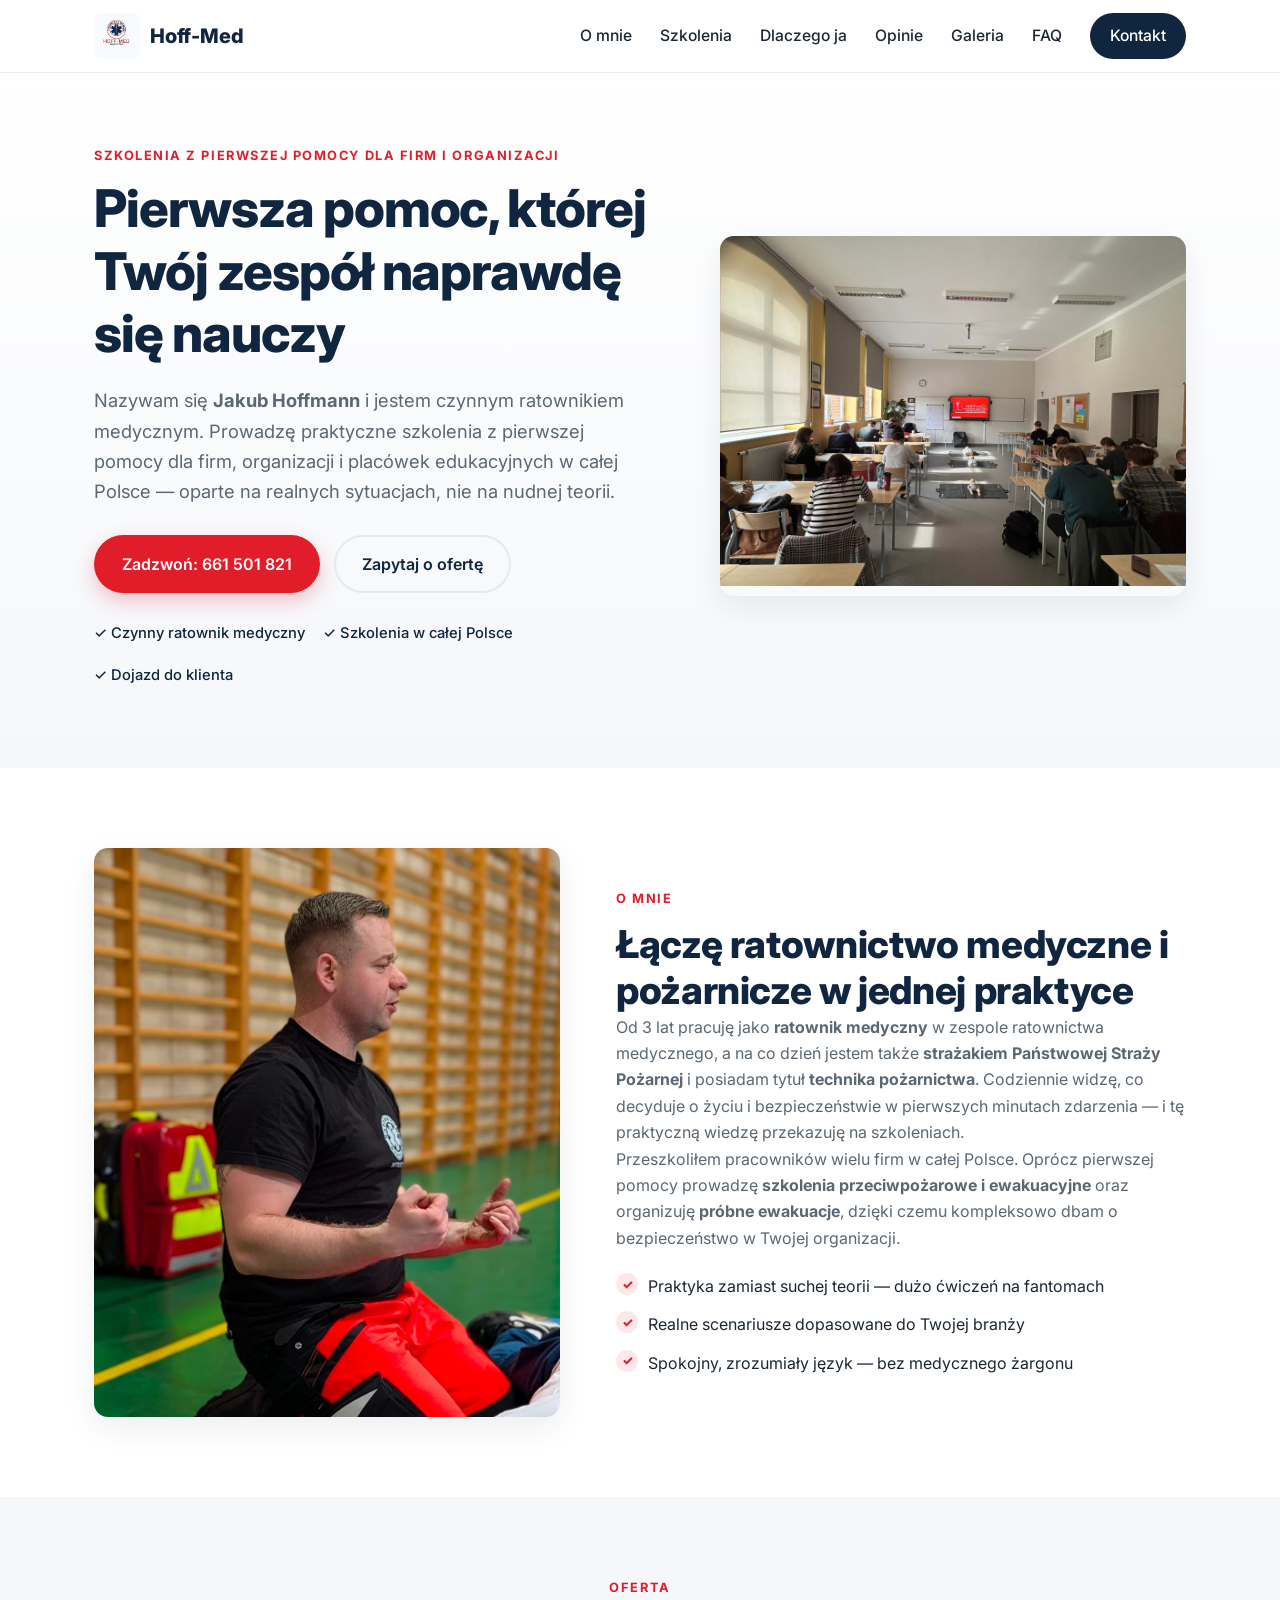
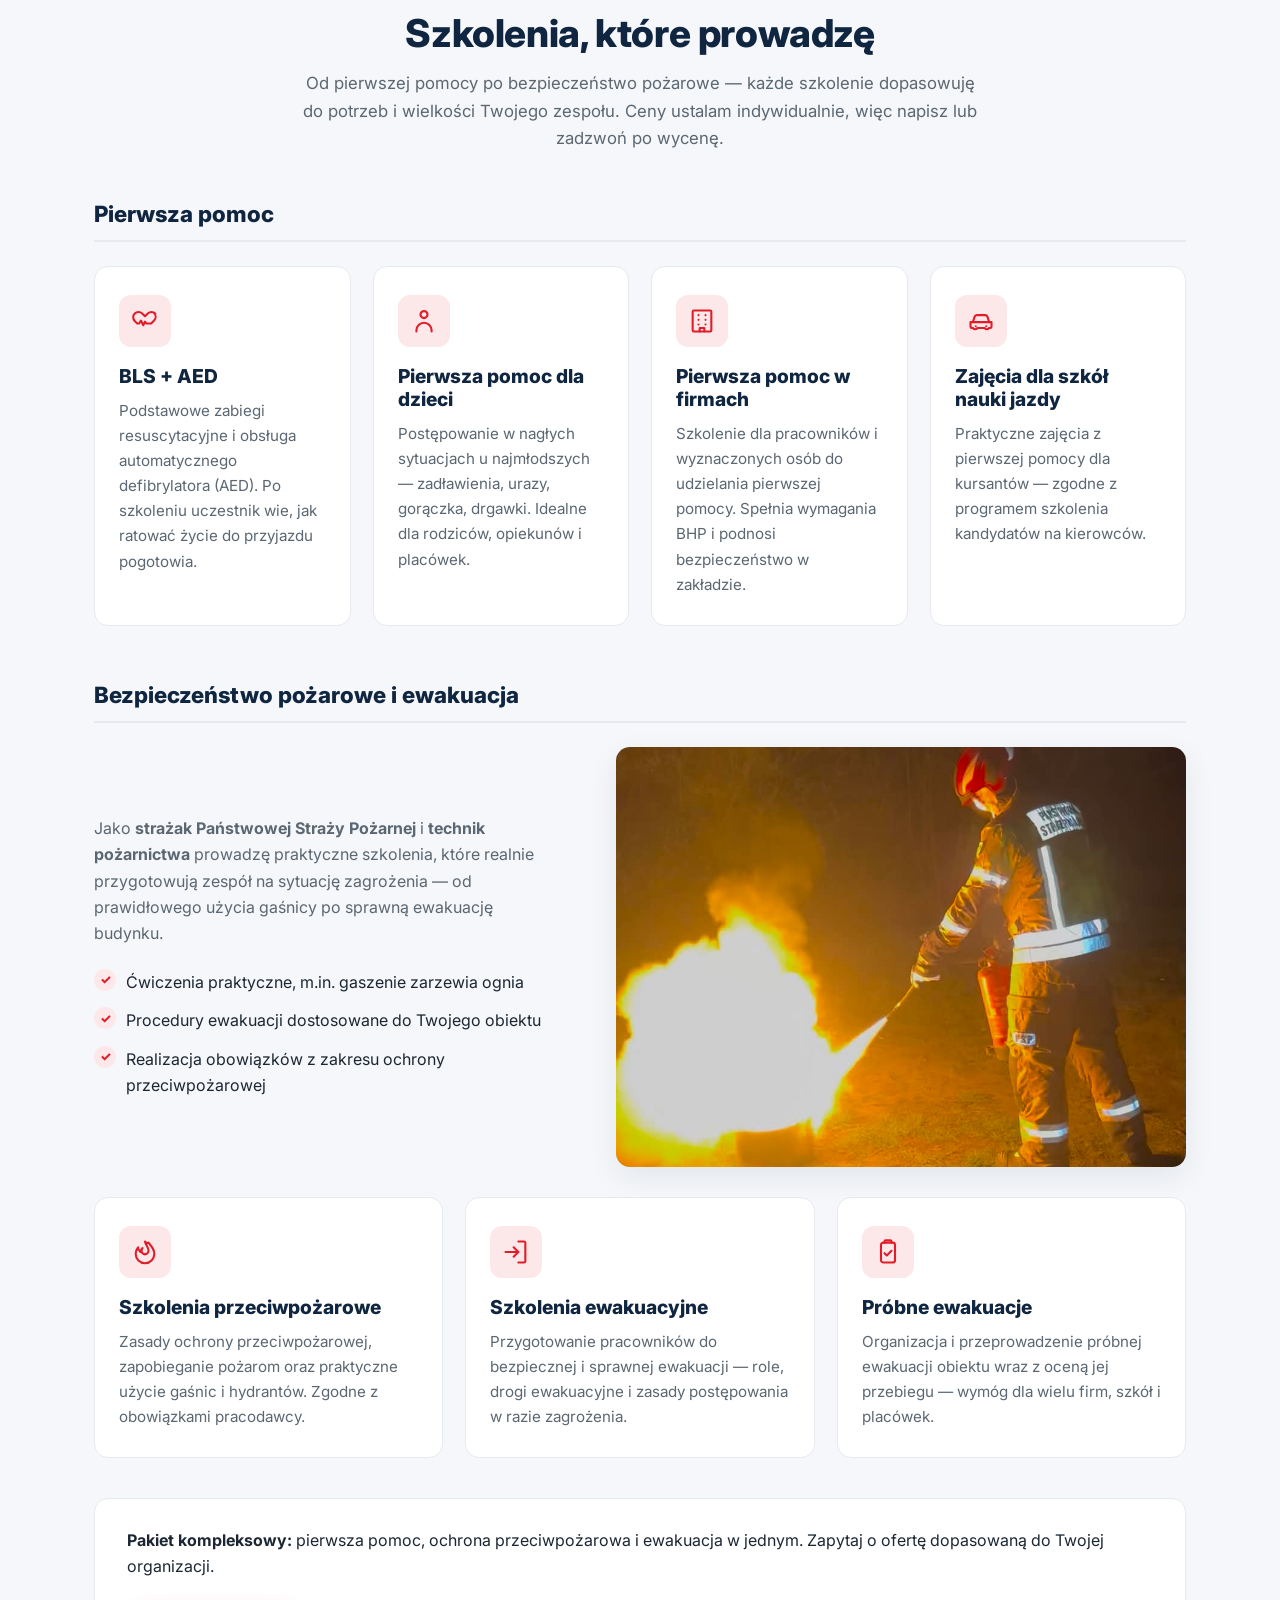
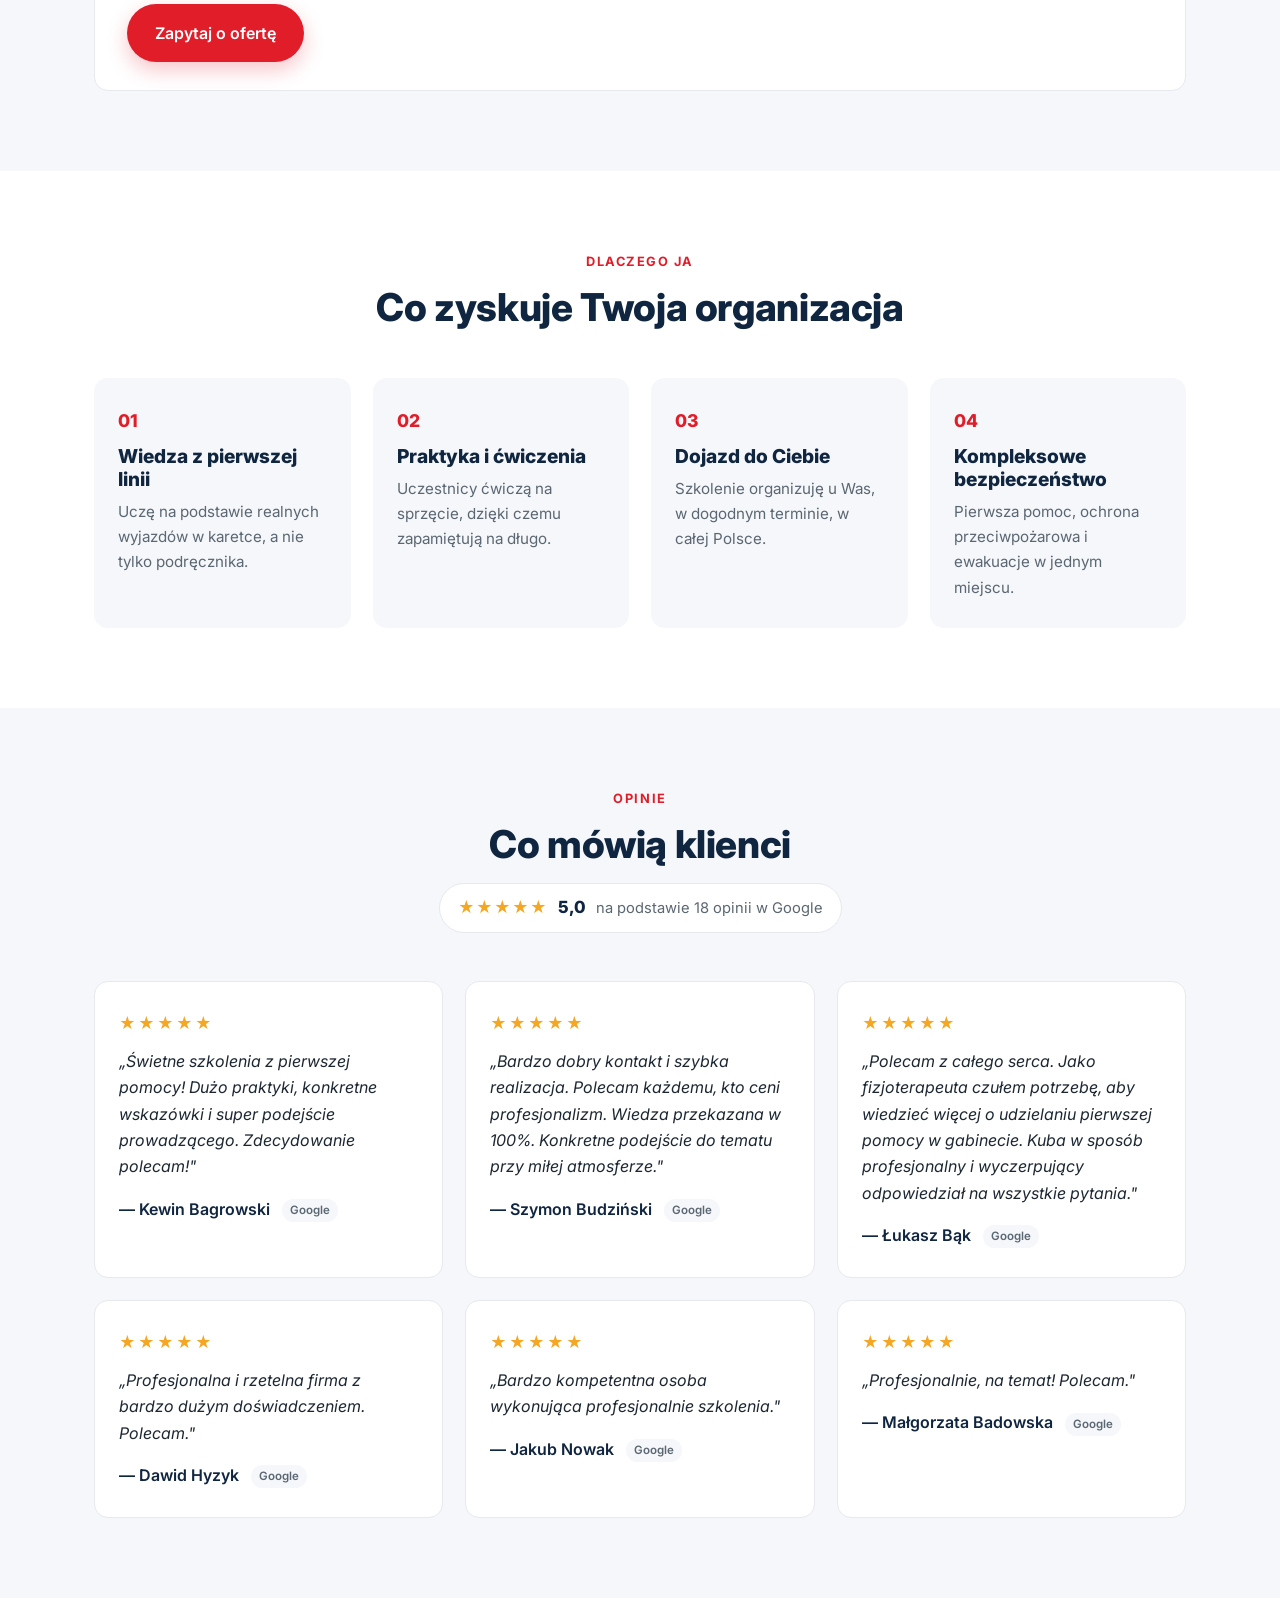
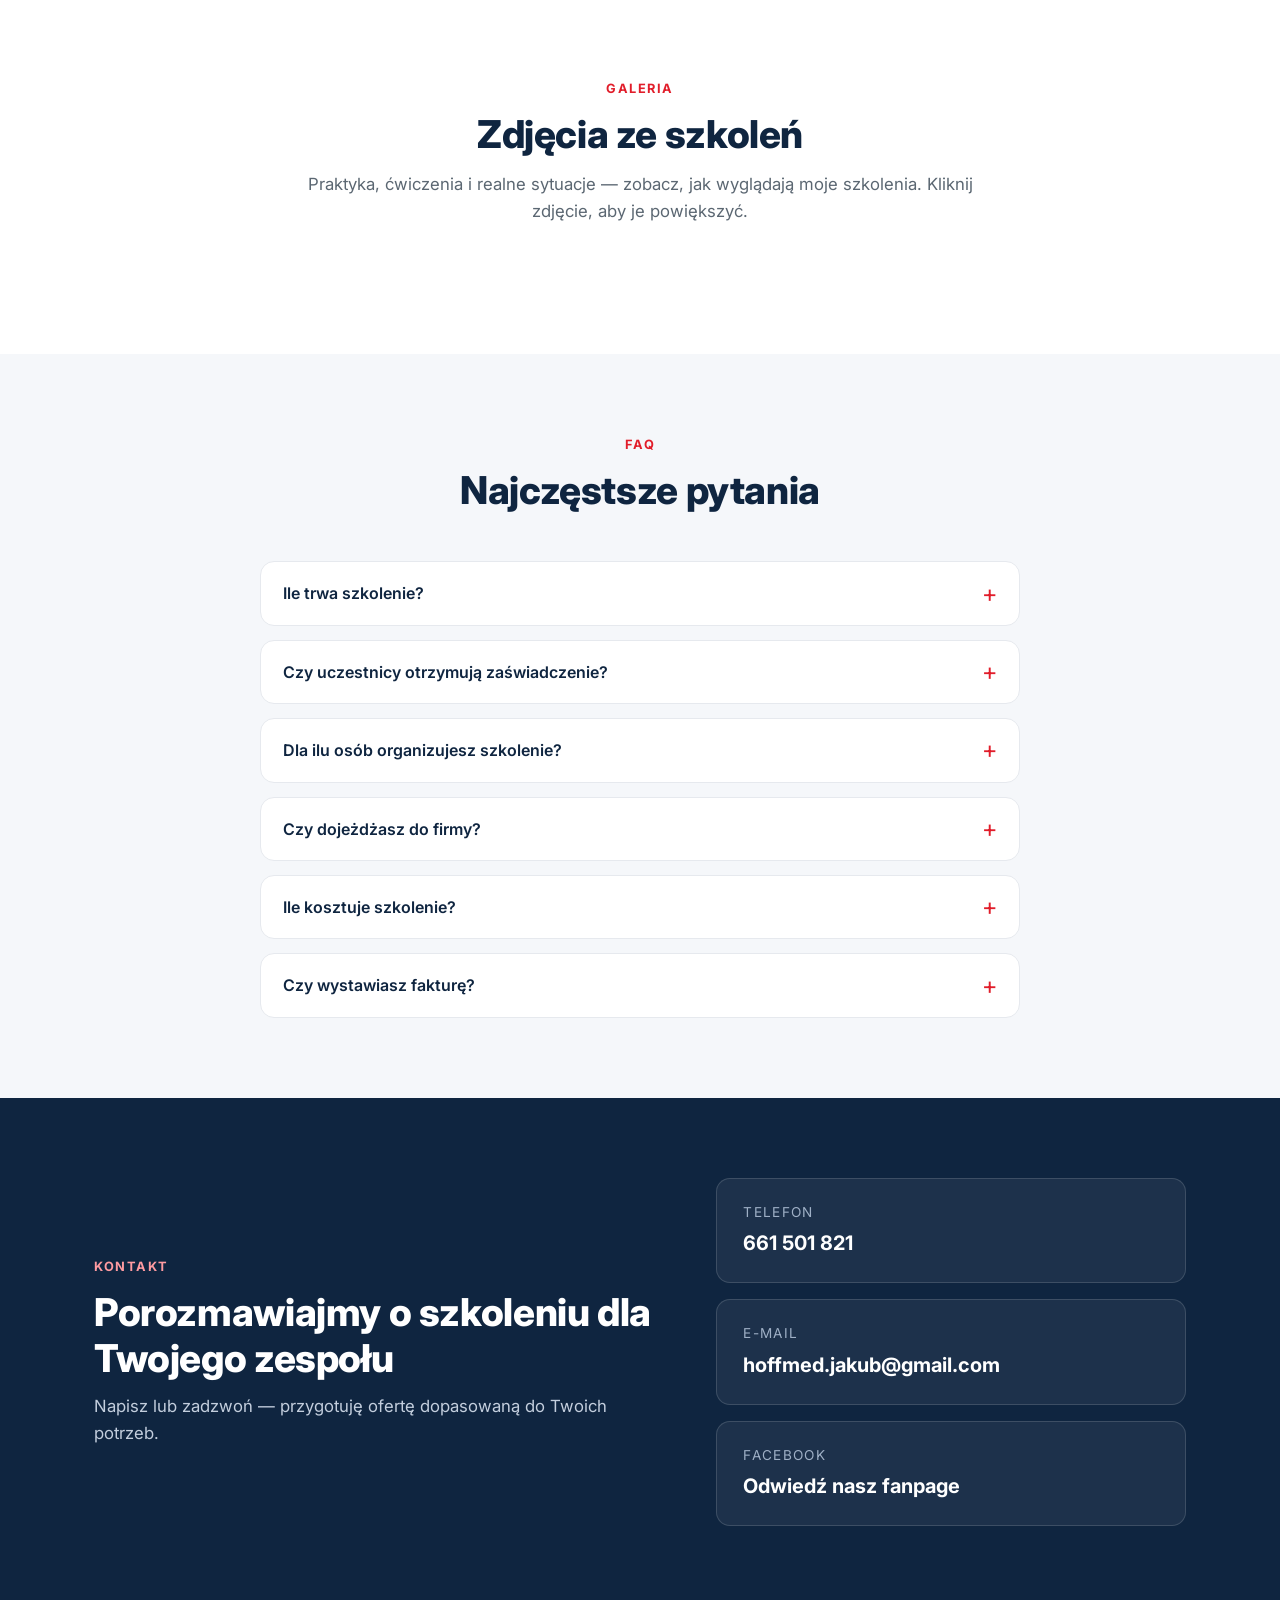
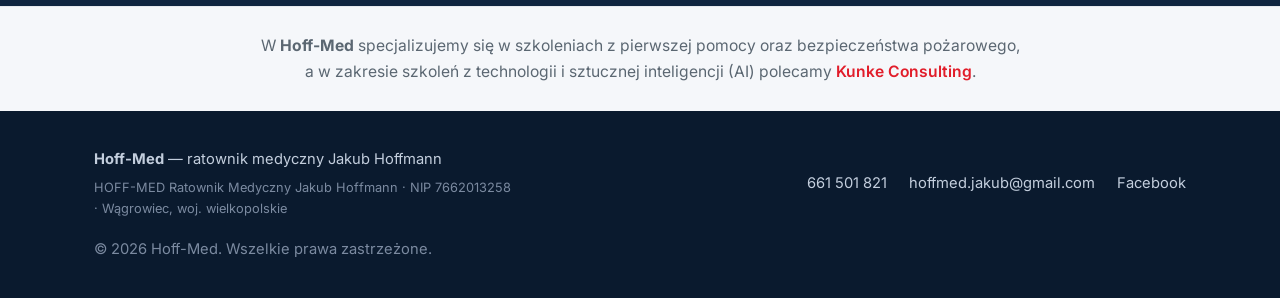
==== commit eeee66e0: "Dodaj galerie zdjec ze szkolen (z powiekszaniem) i pozycje w menu" ====
--- a/index.html
+++ b/index.html
@@ -79,6 +79,7 @@
         <a href="#szkolenia">Szkolenia</a>
         <a href="#dlaczego">Dlaczego ja</a>
         <a href="#opinie">Opinie</a>
+        <a href="#galeria">Galeria</a>
         <a href="#faq">FAQ</a>
         <a href="#kontakt" class="nav-cta">Kontakt</a>
       </nav>
@@ -398,8 +399,34 @@
     </div>
   </section>
 
+  <!-- ===================== GALERIA ===================== -->
+  <section class="section" id="galeria">
+    <div class="container">
+      <div class="section-head">
+        <p class="eyebrow">Galeria</p>
+        <h2>Zdjęcia ze szkoleń</h2>
+        <p class="section-sub">
+          Praktyka, ćwiczenia i realne sytuacje — zobacz, jak wyglądają moje
+          szkolenia. Kliknij zdjęcie, aby je powiększyć.
+        </p>
+      </div>
+      <div class="gallery">
+        <button class="gallery-item" type="button"><img src="images/galeria/1.jpg" alt="Zdjęcie ze szkolenia 1" loading="lazy" decoding="async" onerror="this.closest('.gallery-item').style.display='none'" /></button>
+        <button class="gallery-item" type="button"><img src="images/galeria/2.jpg" alt="Zdjęcie ze szkolenia 2" loading="lazy" decoding="async" onerror="this.closest('.gallery-item').style.display='none'" /></button>
+        <button class="gallery-item" type="button"><img src="images/galeria/3.jpg" alt="Zdjęcie ze szkolenia 3" loading="lazy" decoding="async" onerror="this.closest('.gallery-item').style.display='none'" /></button>
+        <button class="gallery-item" type="button"><img src="images/galeria/4.jpg" alt="Zdjęcie ze szkolenia 4" loading="lazy" decoding="async" onerror="this.closest('.gallery-item').style.display='none'" /></button>
+        <button class="gallery-item" type="button"><img src="images/galeria/5.jpg" alt="Zdjęcie ze szkolenia 5" loading="lazy" decoding="async" onerror="this.closest('.gallery-item').style.display='none'" /></button>
+        <button class="gallery-item" type="button"><img src="images/galeria/6.jpg" alt="Zdjęcie ze szkolenia 6" loading="lazy" decoding="async" onerror="this.closest('.gallery-item').style.display='none'" /></button>
+      </div>
+      <p class="gallery-empty" id="galleryEmpty">
+        Zdjęcia pojawią się tutaj wkrótce. Tymczasem zapraszam na
+        <a href="https://www.facebook.com/profile.php?id=61575326581604" target="_blank" rel="noopener">nasz fanpage na Facebooku</a>.
+      </p>
+    </div>
+  </section>
+
   <!-- ===================== FAQ ===================== -->
-  <section class="section" id="faq">
+  <section class="section section-alt" id="faq">
     <div class="container">
       <div class="section-head">
         <p class="eyebrow">FAQ</p>
@@ -509,6 +536,12 @@
 
   <a href="#top" class="to-top" id="toTop" aria-label="Wróć na górę">↑</a>
 
+  <!-- Powiększanie zdjęć z galerii -->
+  <div class="lightbox" id="lightbox" aria-hidden="true">
+    <button class="lightbox-close" id="lightboxClose" aria-label="Zamknij">×</button>
+    <img id="lightboxImg" src="" alt="Powiększone zdjęcie ze szkolenia" />
+  </div>
+
   <script src="script.js"></script>
 </body>
 </html>
--- a/styles.css
+++ b/styles.css
@@ -384,6 +384,40 @@
 .faq-item p { margin: 0; padding: 0 0 20px; }
 
 /* =========================================================
+   GALERIA
+   ========================================================= */
+.gallery { display: grid; grid-template-columns: repeat(3, 1fr); gap: 14px; }
+.gallery-item {
+  padding: 0;
+  border: none;
+  background: none;
+  cursor: pointer;
+  border-radius: var(--radius);
+  overflow: hidden;
+  aspect-ratio: 4 / 3;
+  box-shadow: var(--shadow);
+}
+.gallery-item img { width: 100%; height: 100%; object-fit: cover; display: block; transition: transform .35s ease; }
+.gallery-item:hover img { transform: scale(1.06); }
+.gallery-empty { display: none; text-align: center; color: var(--muted); margin-top: 8px; }
+.gallery-empty a { color: var(--red); font-weight: 600; }
+
+/* Lightbox (powiększone zdjęcie) */
+.lightbox {
+  position: fixed; inset: 0;
+  background: rgba(10, 26, 46, 0.92);
+  display: none; align-items: center; justify-content: center;
+  z-index: 100; padding: 24px;
+}
+.lightbox.open { display: flex; }
+.lightbox img { max-width: 92vw; max-height: 88vh; border-radius: 8px; }
+.lightbox-close {
+  position: absolute; top: 14px; right: 22px;
+  background: none; border: none; color: #fff;
+  font-size: 2.6rem; line-height: 1; cursor: pointer;
+}
+
+/* =========================================================
    PRZYCISK "DO GÓRY"
    ========================================================= */
 .to-top {
@@ -435,7 +469,7 @@
   .hero-inner, .two-col, .contact-inner { grid-template-columns: 1fr; }
   .hero-image, .about-photo { min-height: 280px; order: -1; }
   .offer-intro .about-photo { height: 300px; }
-  .cards, .features, .offer-cards { grid-template-columns: repeat(2, 1fr); }
+  .cards, .features, .offer-cards, .gallery { grid-template-columns: repeat(2, 1fr); }
   #opinie .cards { grid-template-columns: 1fr; }
 
   .nav {
@@ -458,6 +492,7 @@
 
 @media (max-width: 560px) {
   .cards, .features, .offer-cards { grid-template-columns: 1fr; }
+  .gallery { grid-template-columns: repeat(2, 1fr); }
   .section { padding: 56px 0; }
   .hero { padding: 48px 0 56px; }
   .container { padding: 0 18px; }
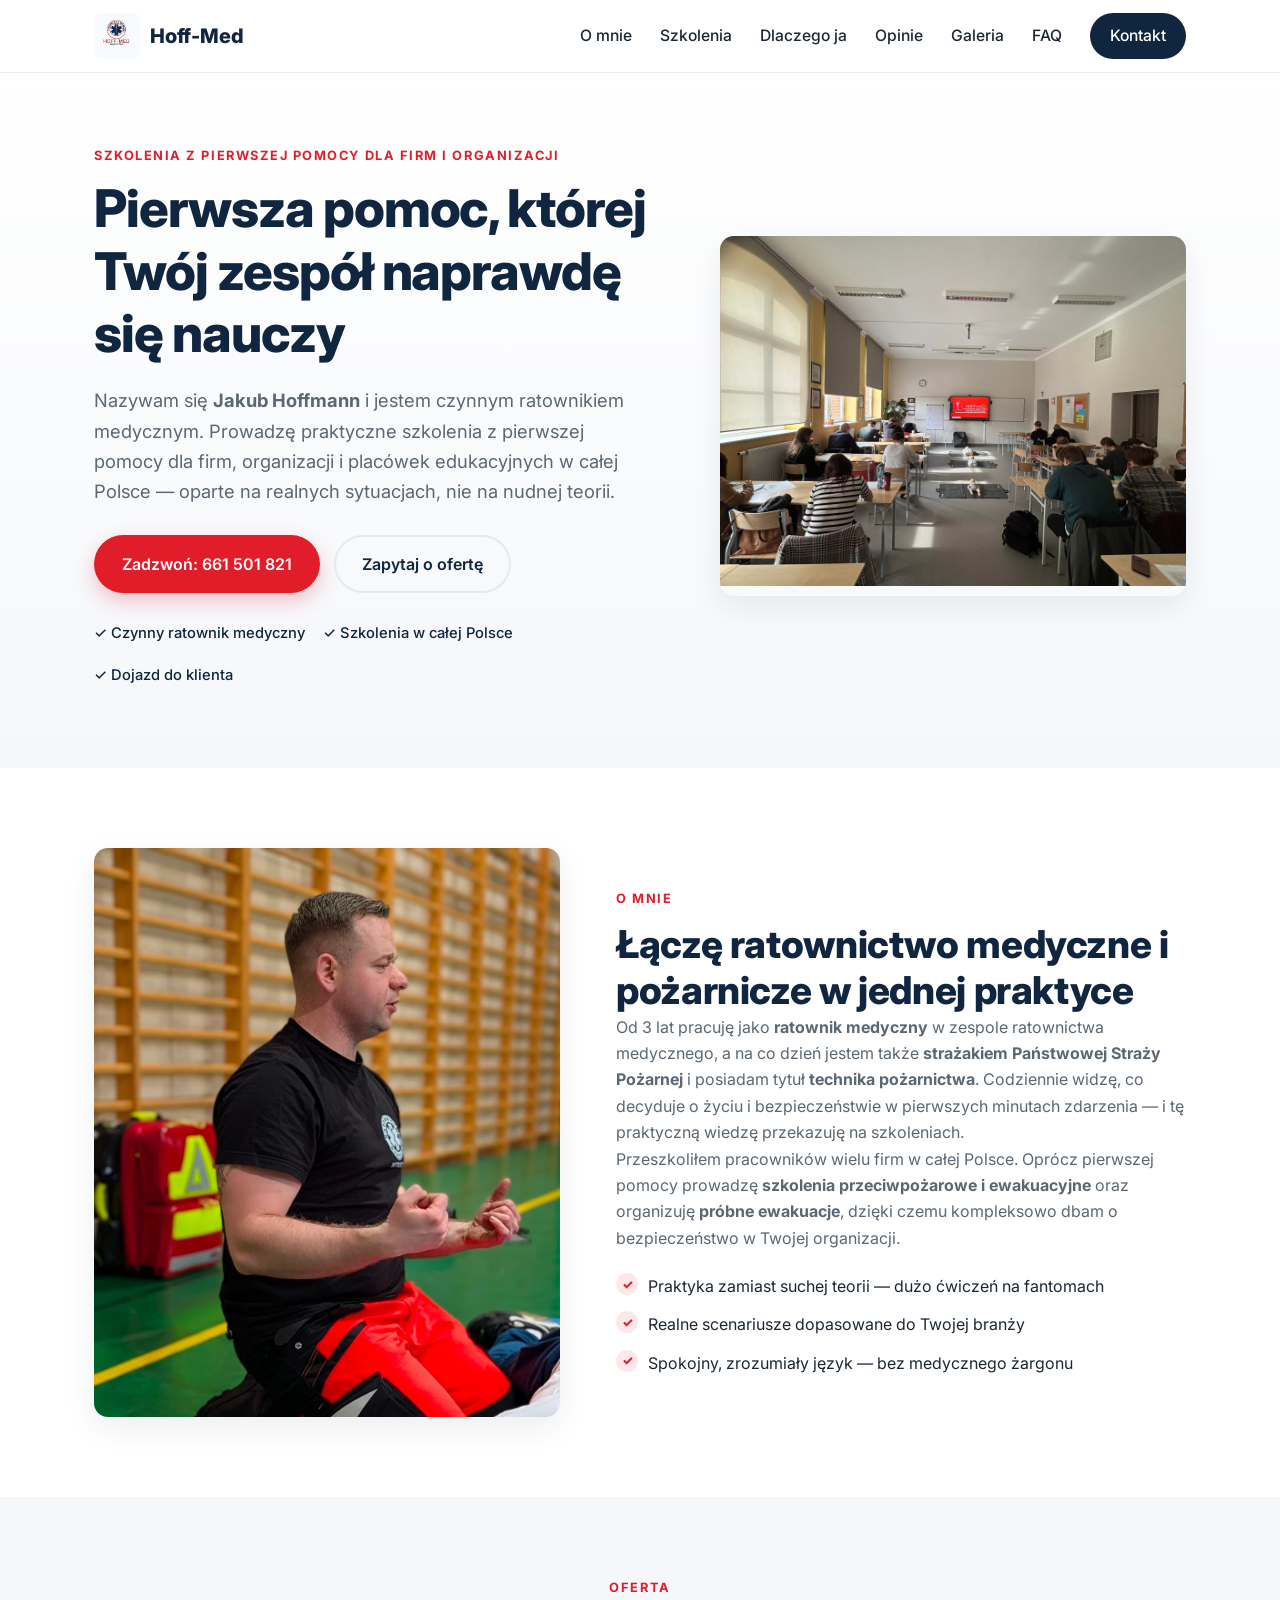
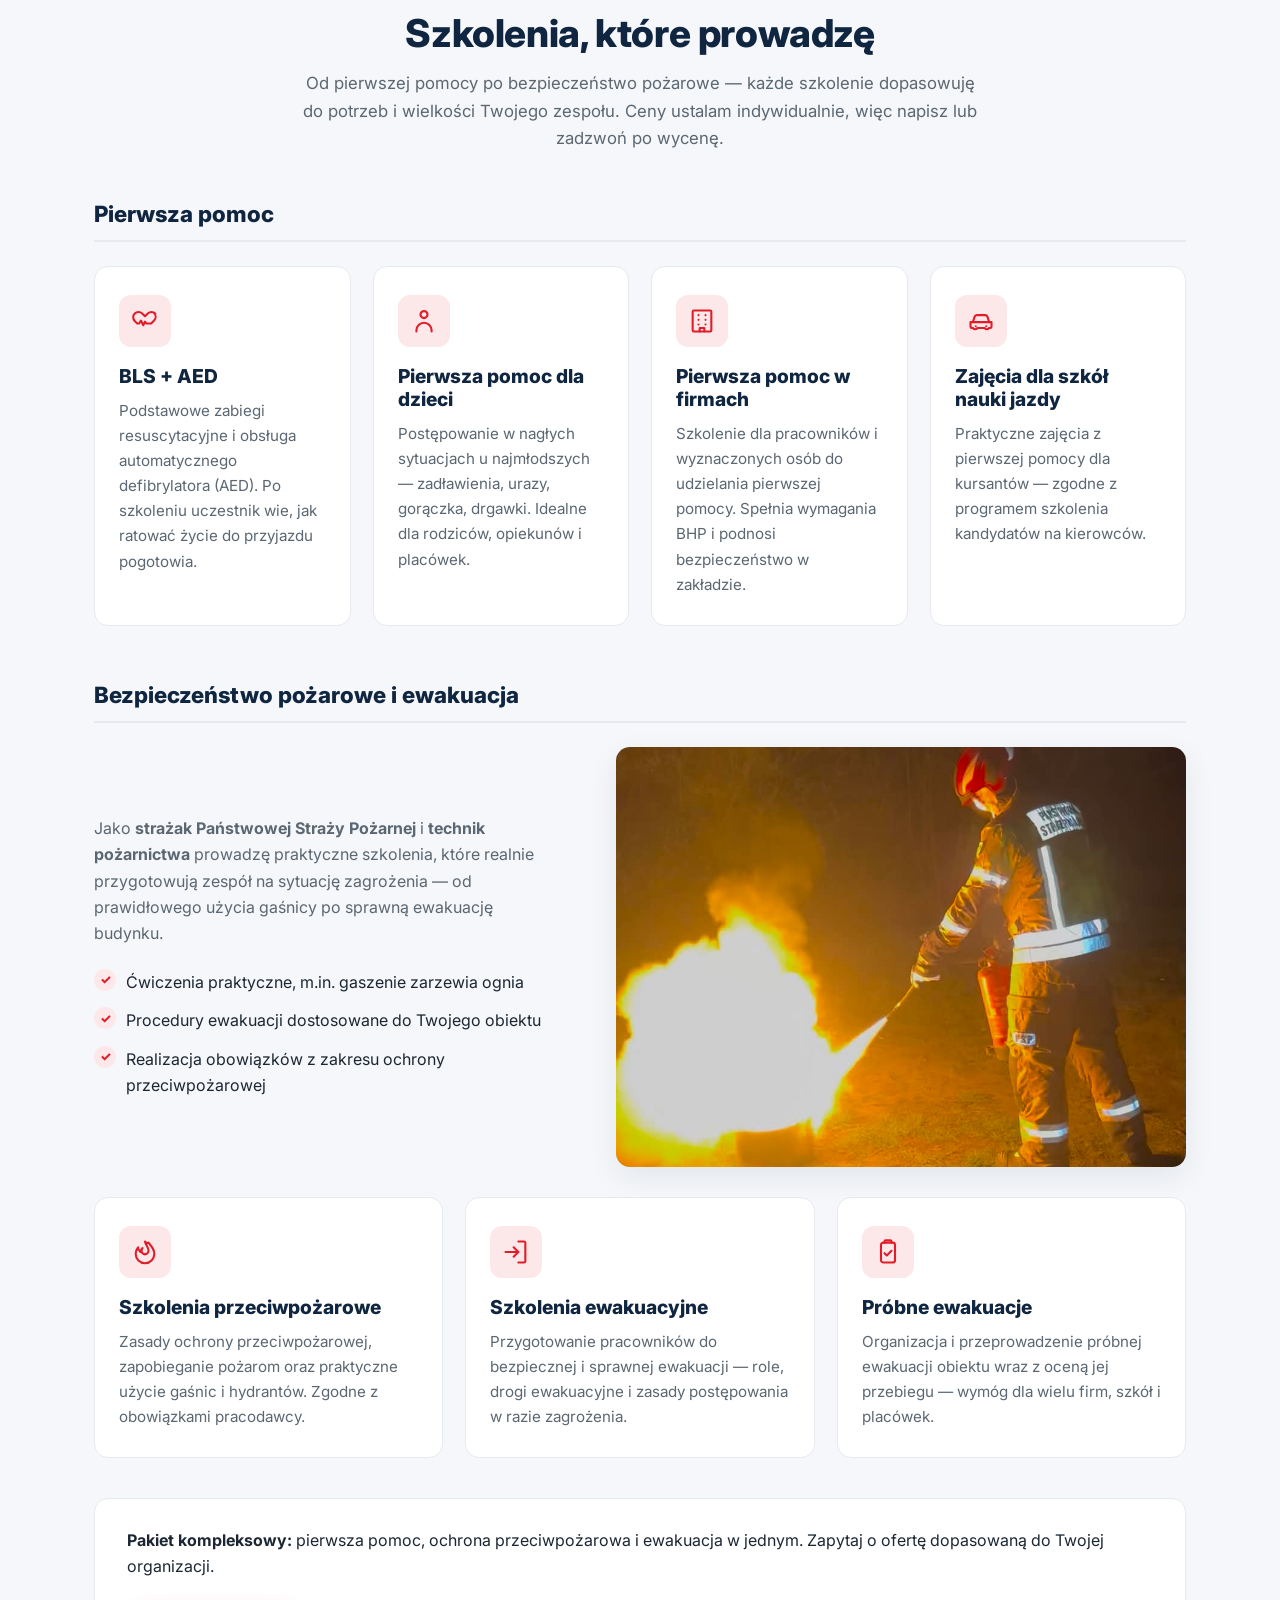
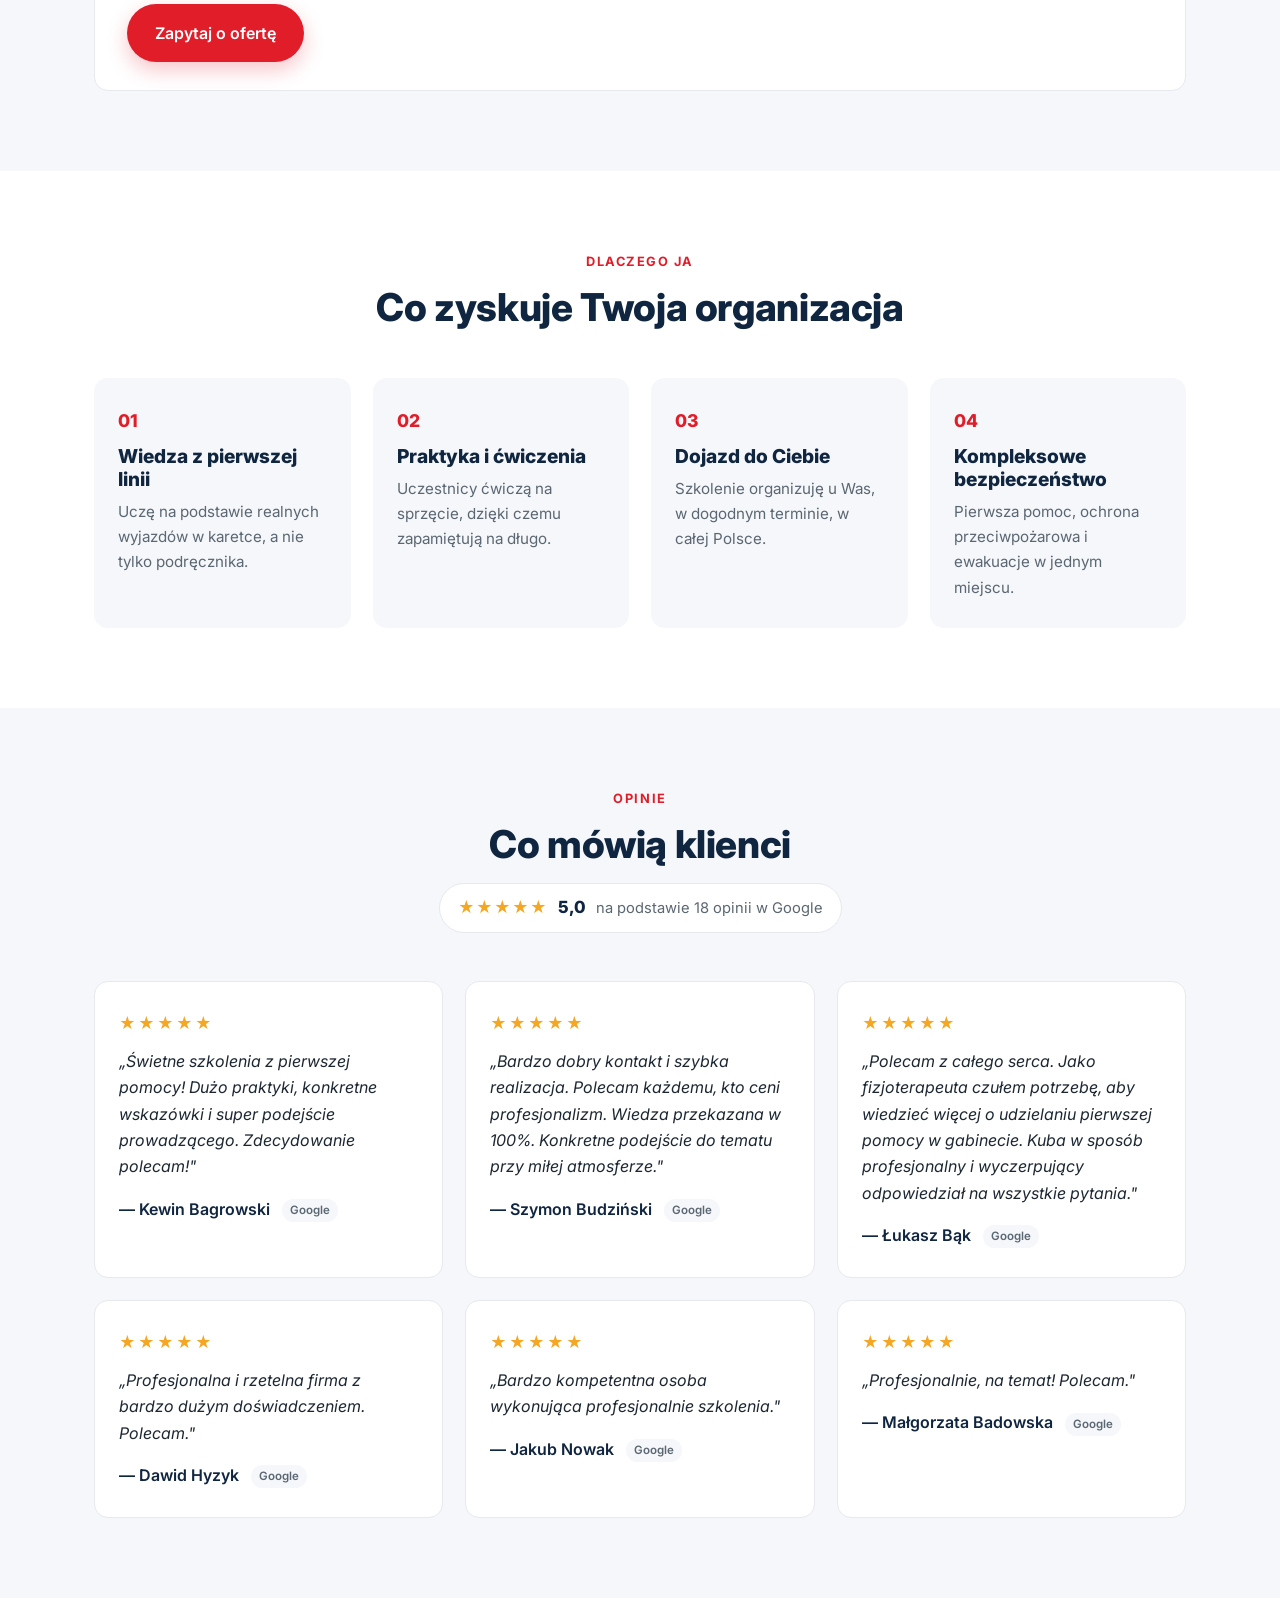
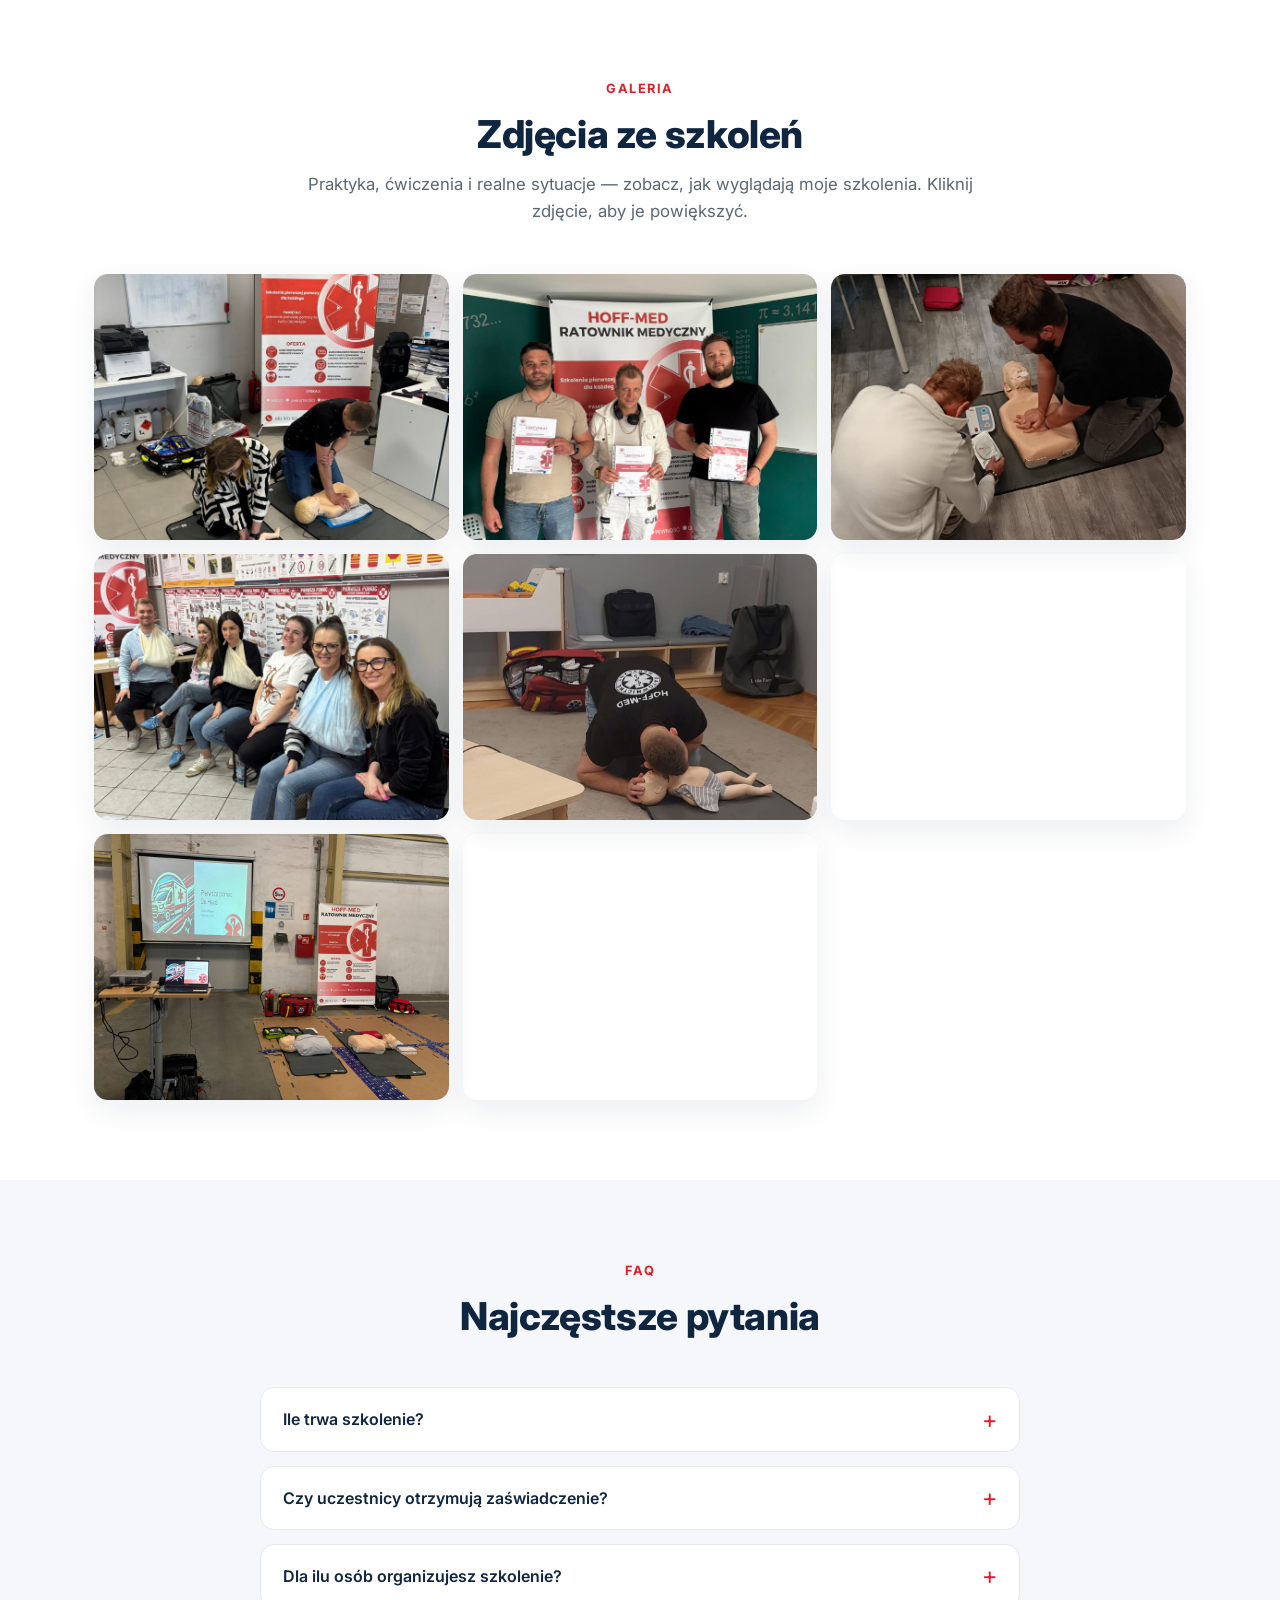
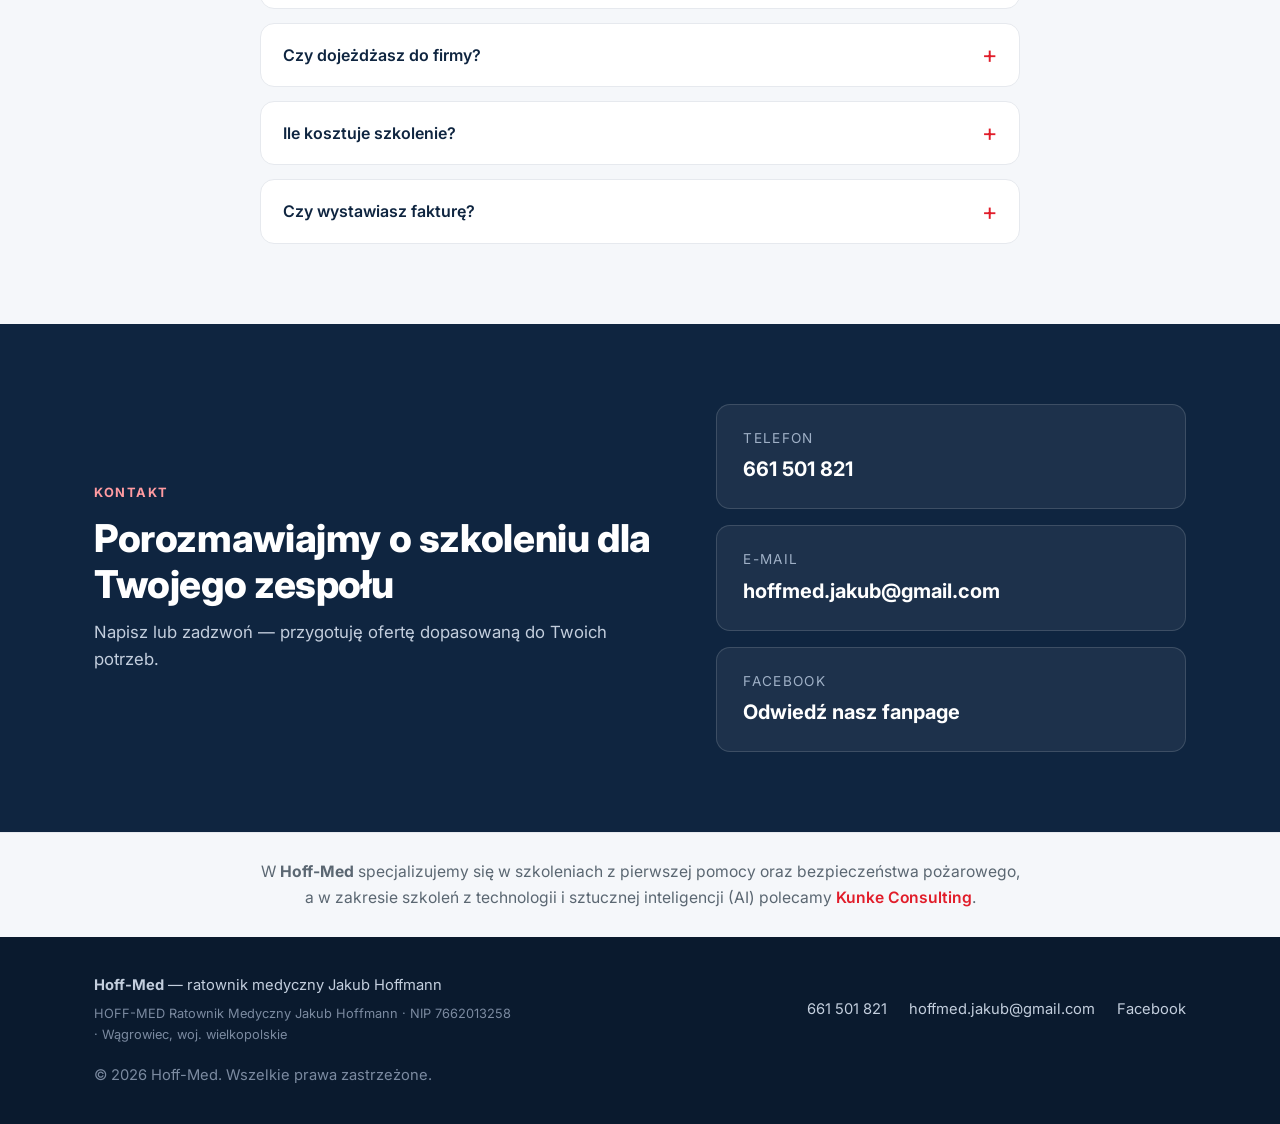
==== commit d966826c: "Dodaj 8 zdjec do galerii ze szkolen" ====
--- a/index.html
+++ b/index.html
@@ -417,6 +417,8 @@
         <button class="gallery-item" type="button"><img src="images/galeria/4.jpg" alt="Zdjęcie ze szkolenia 4" loading="lazy" decoding="async" onerror="this.closest('.gallery-item').style.display='none'" /></button>
         <button class="gallery-item" type="button"><img src="images/galeria/5.jpg" alt="Zdjęcie ze szkolenia 5" loading="lazy" decoding="async" onerror="this.closest('.gallery-item').style.display='none'" /></button>
         <button class="gallery-item" type="button"><img src="images/galeria/6.jpg" alt="Zdjęcie ze szkolenia 6" loading="lazy" decoding="async" onerror="this.closest('.gallery-item').style.display='none'" /></button>
+        <button class="gallery-item" type="button"><img src="images/galeria/7.jpg" alt="Zdjęcie ze szkolenia 7" loading="lazy" decoding="async" onerror="this.closest('.gallery-item').style.display='none'" /></button>
+        <button class="gallery-item" type="button"><img src="images/galeria/8.jpg" alt="Zdjęcie ze szkolenia 8" loading="lazy" decoding="async" onerror="this.closest('.gallery-item').style.display='none'" /></button>
       </div>
       <p class="gallery-empty" id="galleryEmpty">
         Zdjęcia pojawią się tutaj wkrótce. Tymczasem zapraszam na
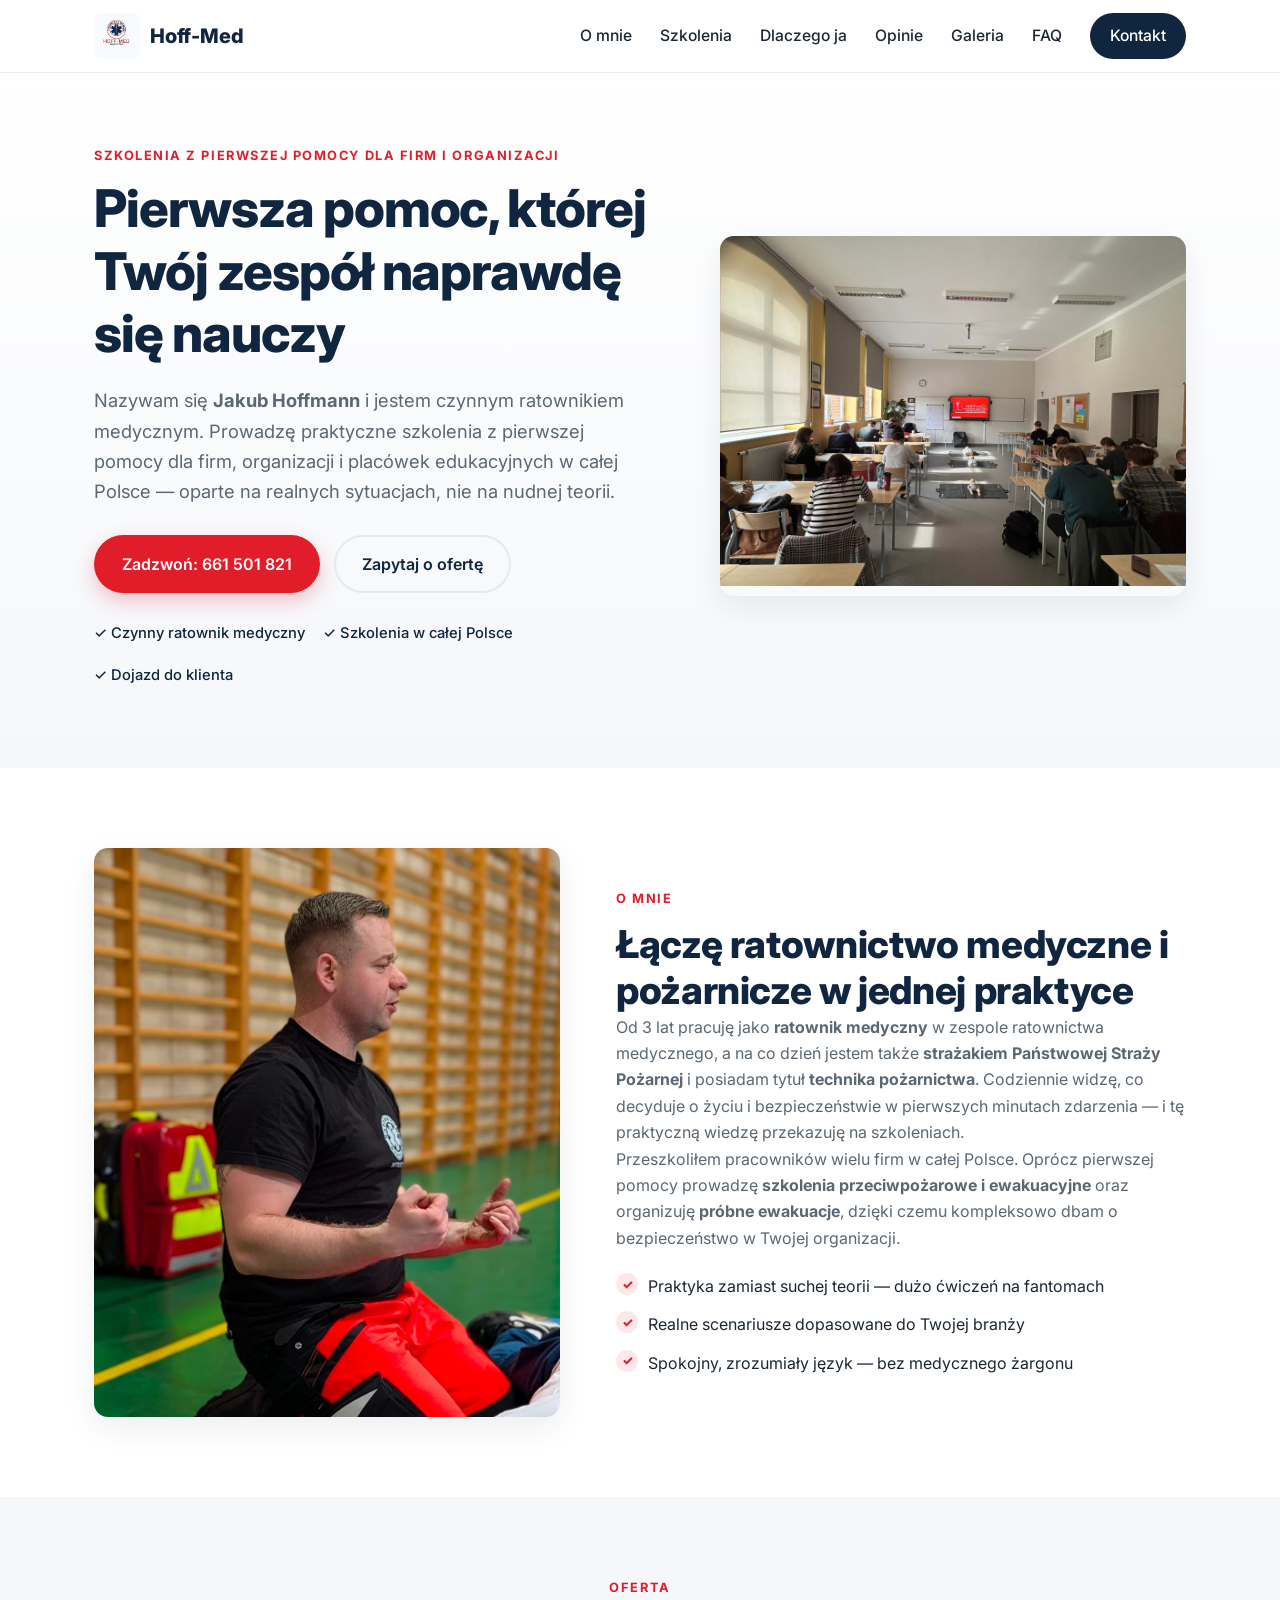
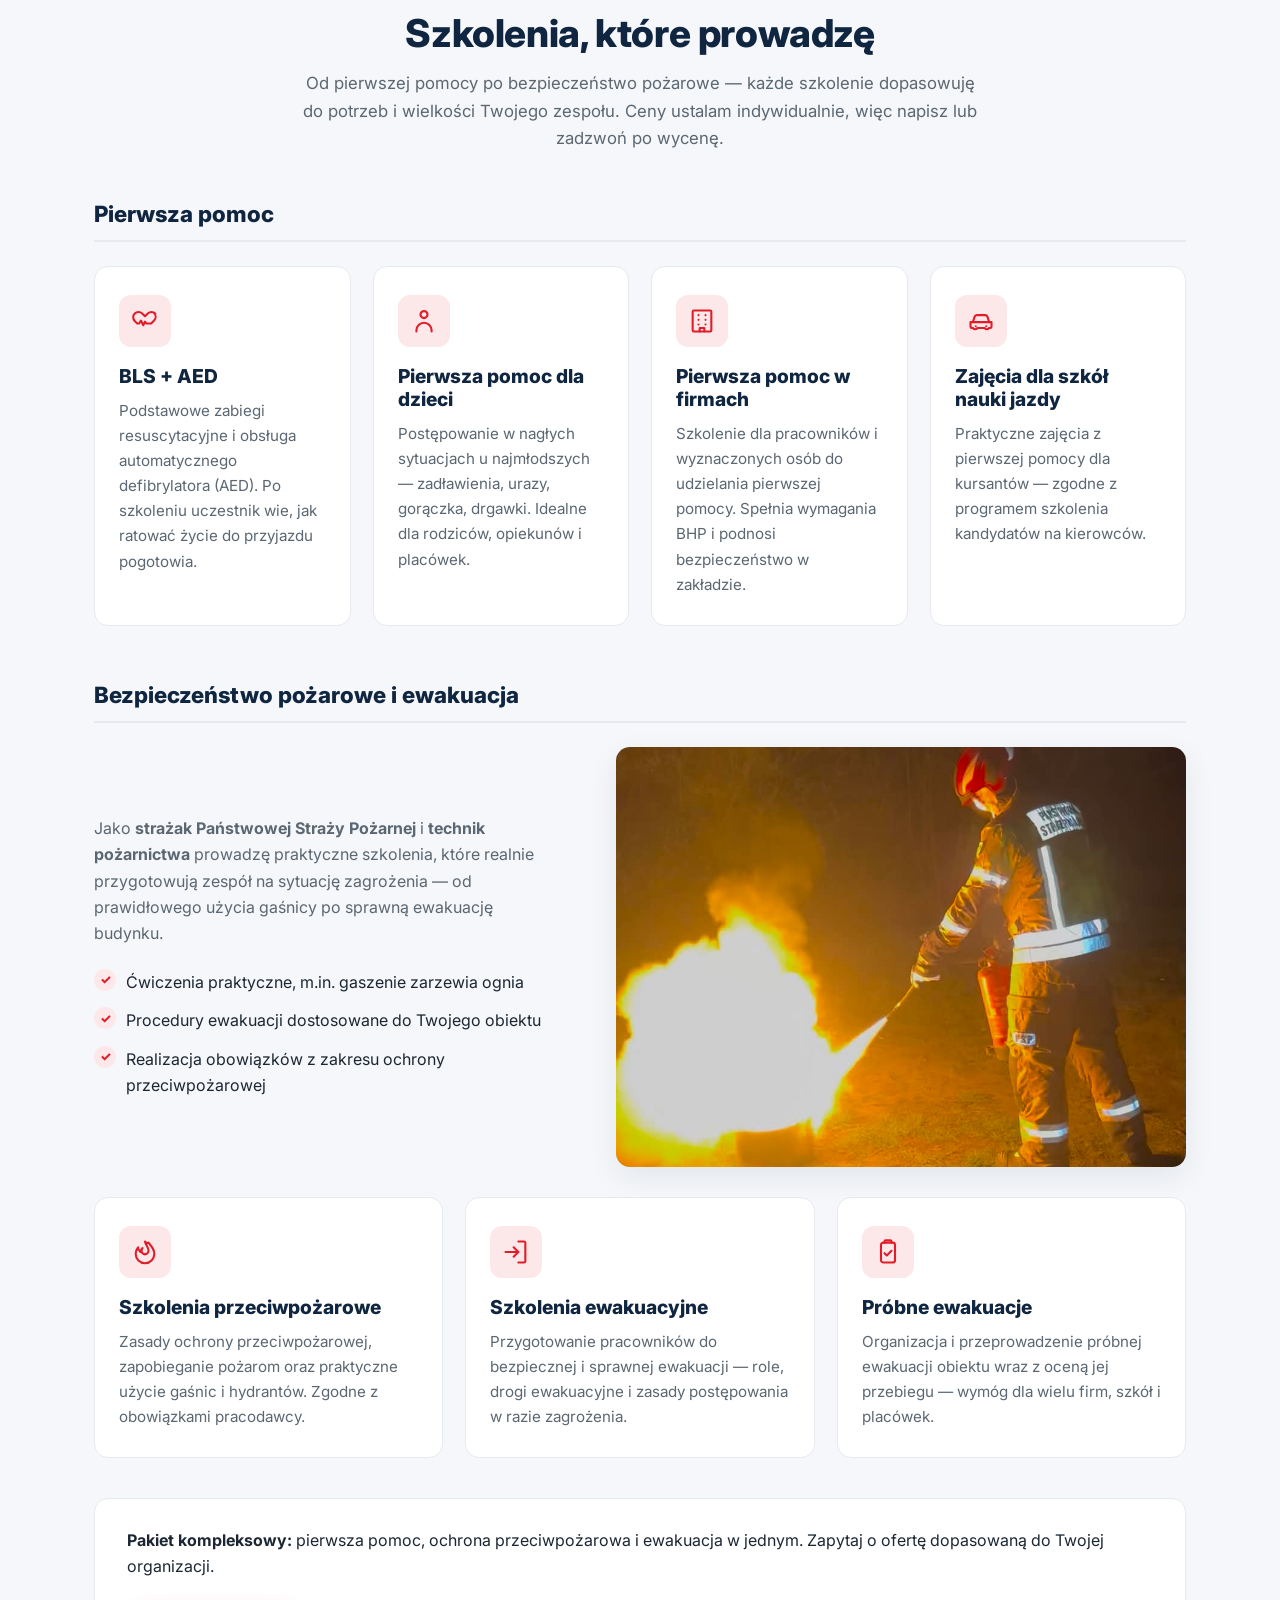
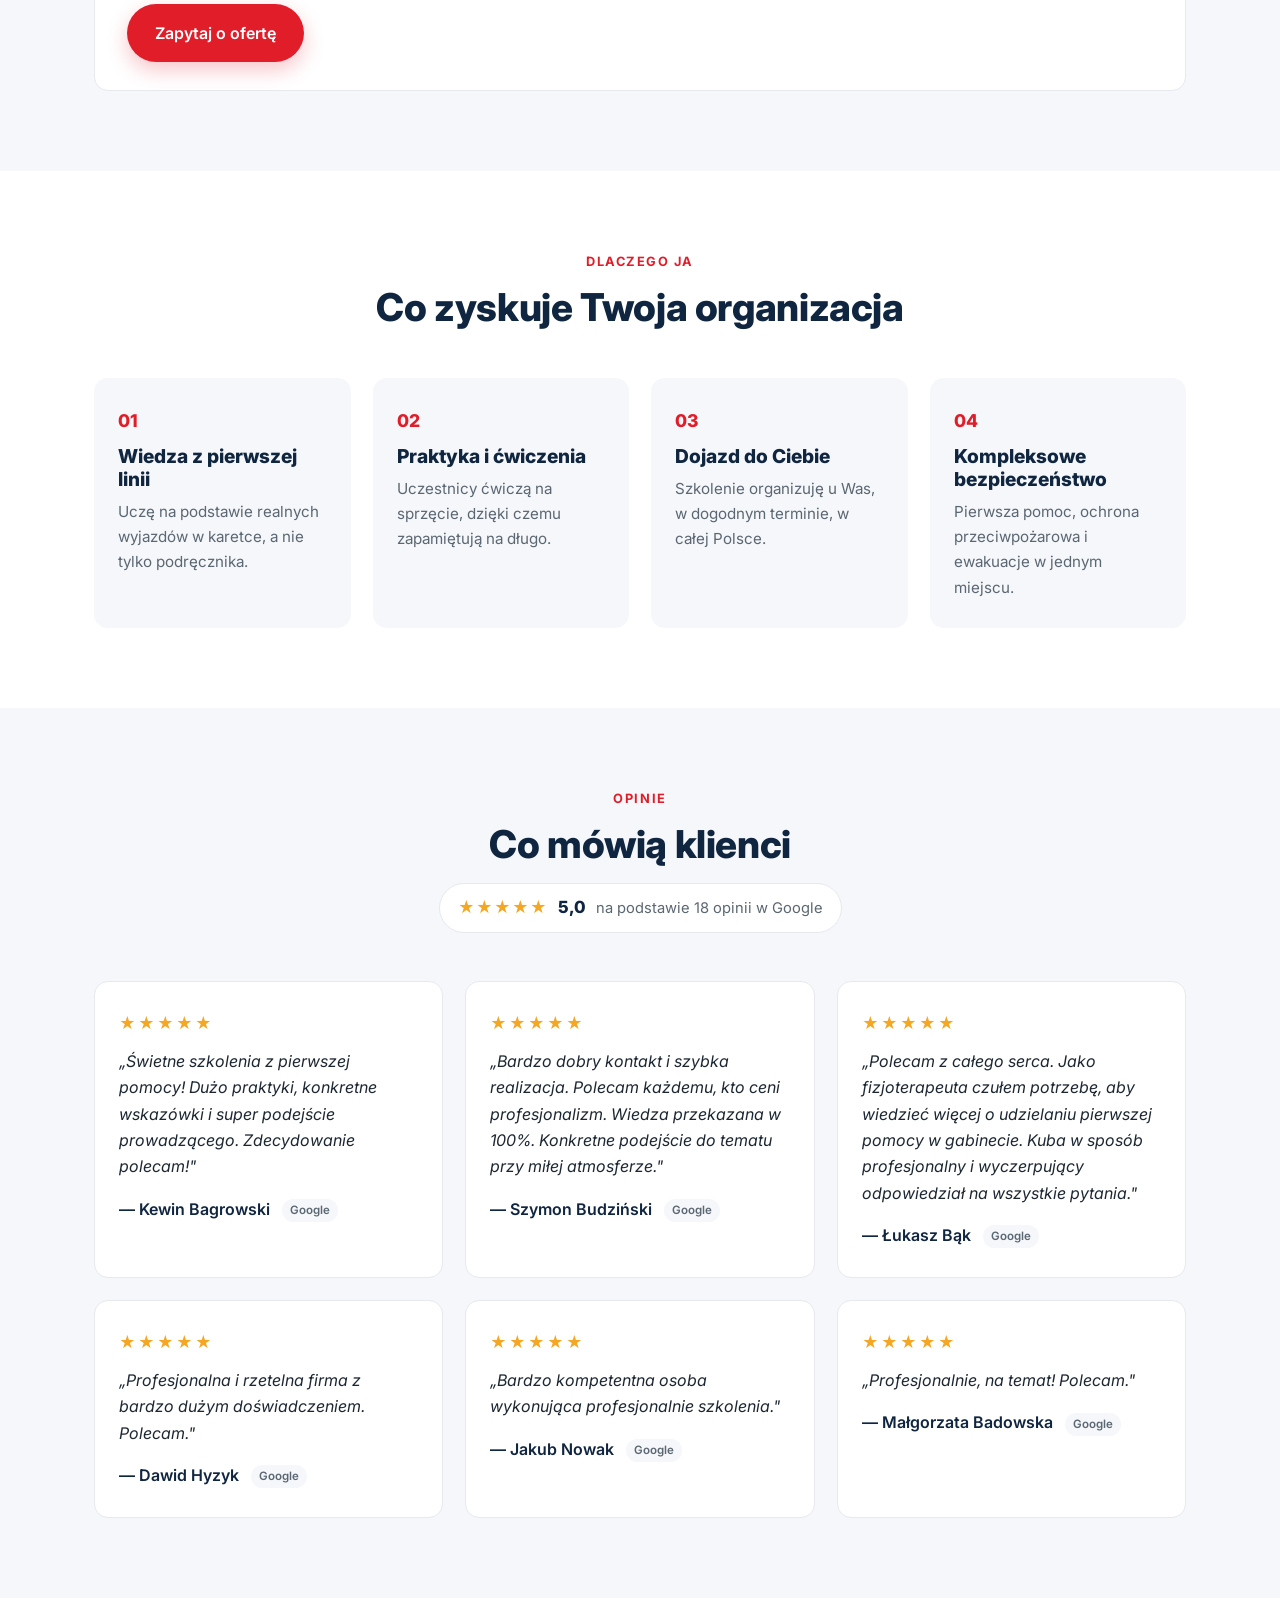
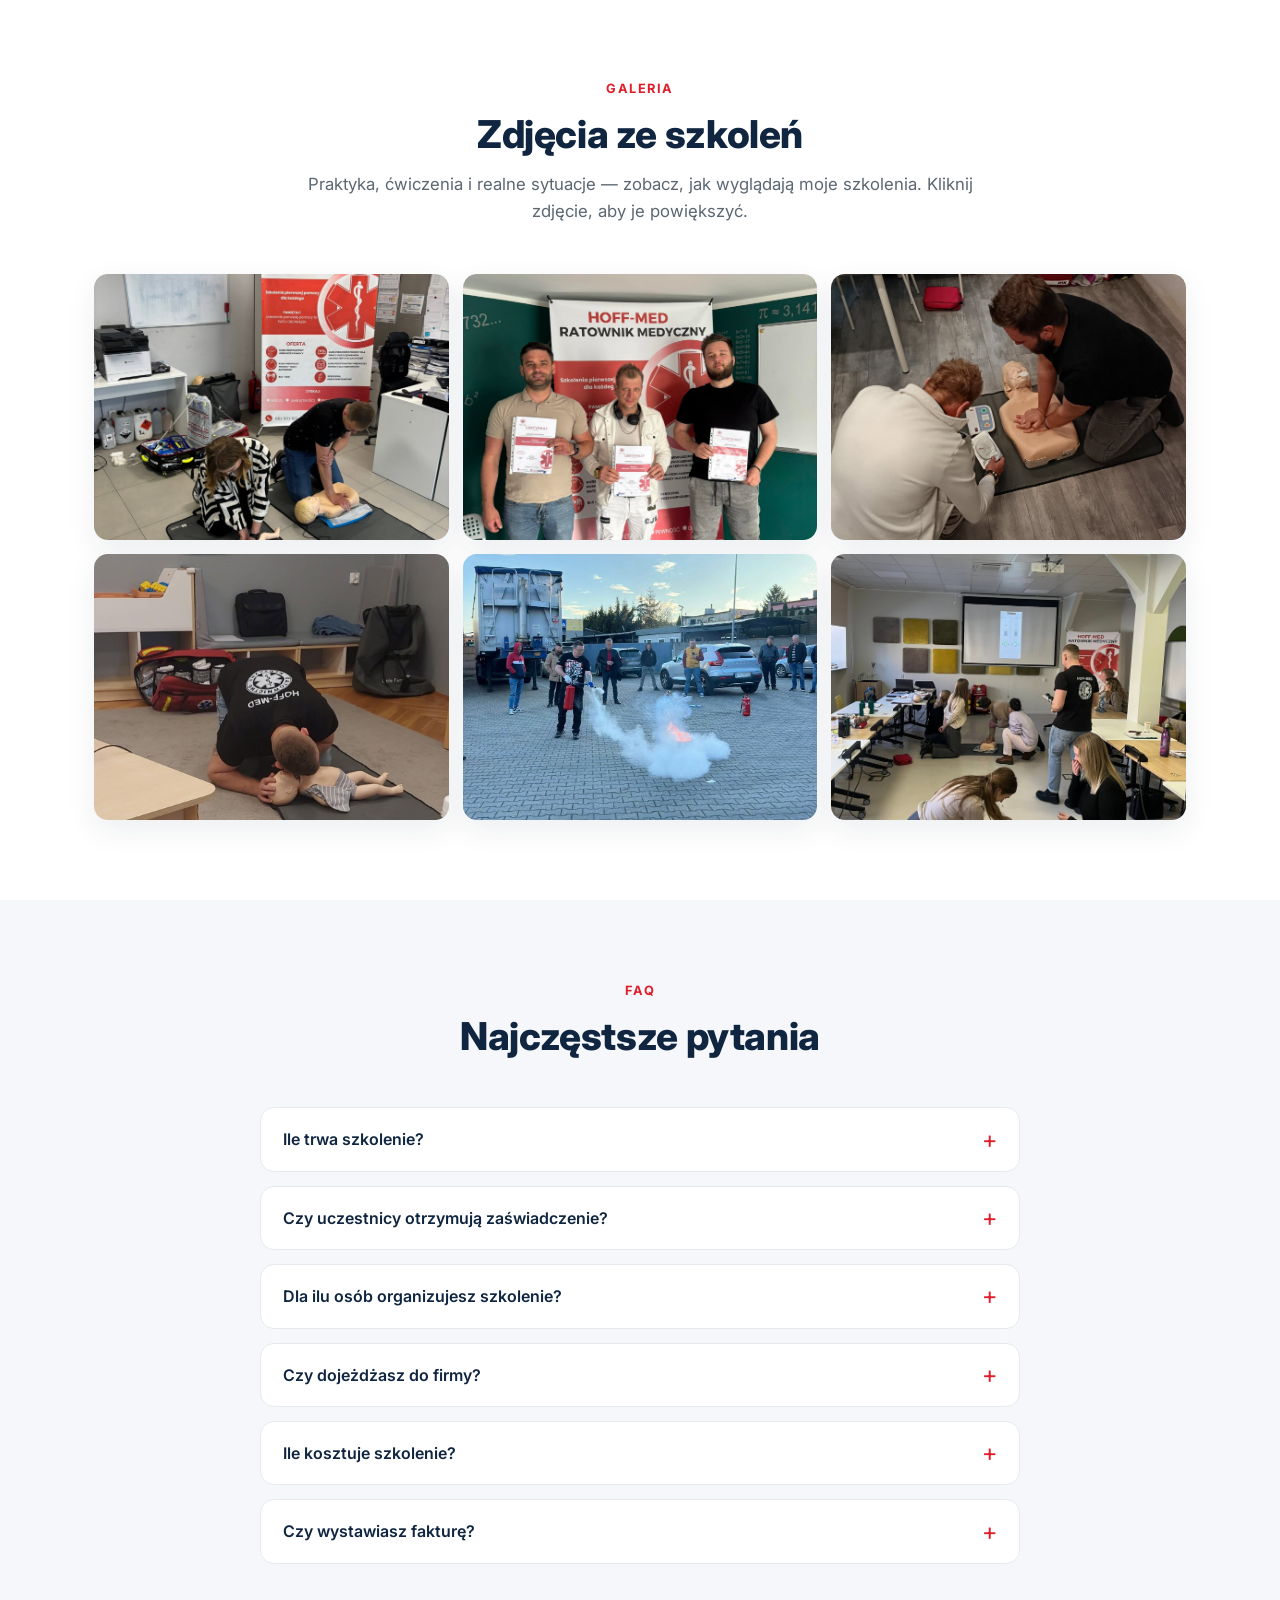
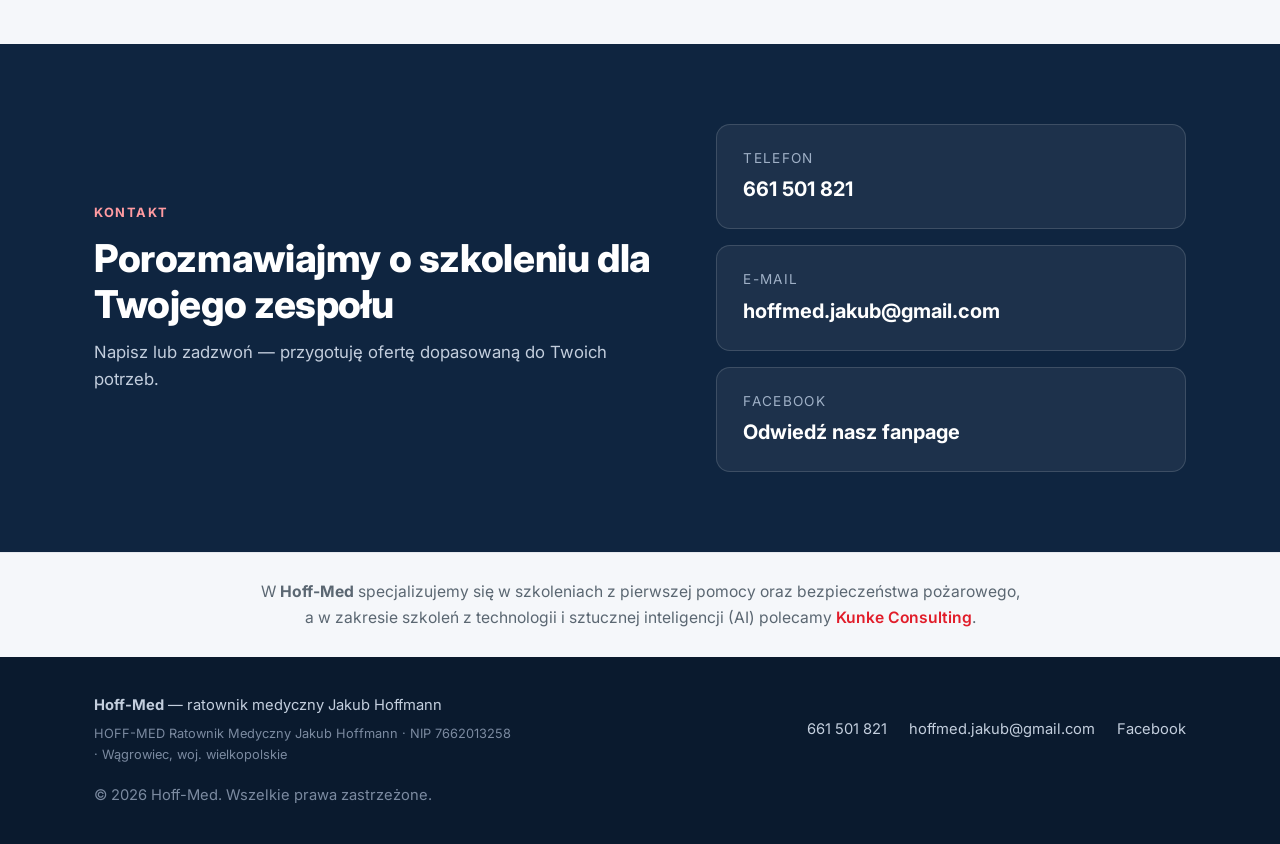
==== commit e7935522: "Galeria: wybierz 6 najlepszych zdjec (rowny uklad 3x2)" ====
--- a/index.html
+++ b/index.html
@@ -417,8 +417,6 @@
         <button class="gallery-item" type="button"><img src="images/galeria/4.jpg" alt="Zdjęcie ze szkolenia 4" loading="lazy" decoding="async" onerror="this.closest('.gallery-item').style.display='none'" /></button>
         <button class="gallery-item" type="button"><img src="images/galeria/5.jpg" alt="Zdjęcie ze szkolenia 5" loading="lazy" decoding="async" onerror="this.closest('.gallery-item').style.display='none'" /></button>
         <button class="gallery-item" type="button"><img src="images/galeria/6.jpg" alt="Zdjęcie ze szkolenia 6" loading="lazy" decoding="async" onerror="this.closest('.gallery-item').style.display='none'" /></button>
-        <button class="gallery-item" type="button"><img src="images/galeria/7.jpg" alt="Zdjęcie ze szkolenia 7" loading="lazy" decoding="async" onerror="this.closest('.gallery-item').style.display='none'" /></button>
-        <button class="gallery-item" type="button"><img src="images/galeria/8.jpg" alt="Zdjęcie ze szkolenia 8" loading="lazy" decoding="async" onerror="this.closest('.gallery-item').style.display='none'" /></button>
       </div>
       <p class="gallery-empty" id="galleryEmpty">
         Zdjęcia pojawią się tutaj wkrótce. Tymczasem zapraszam na
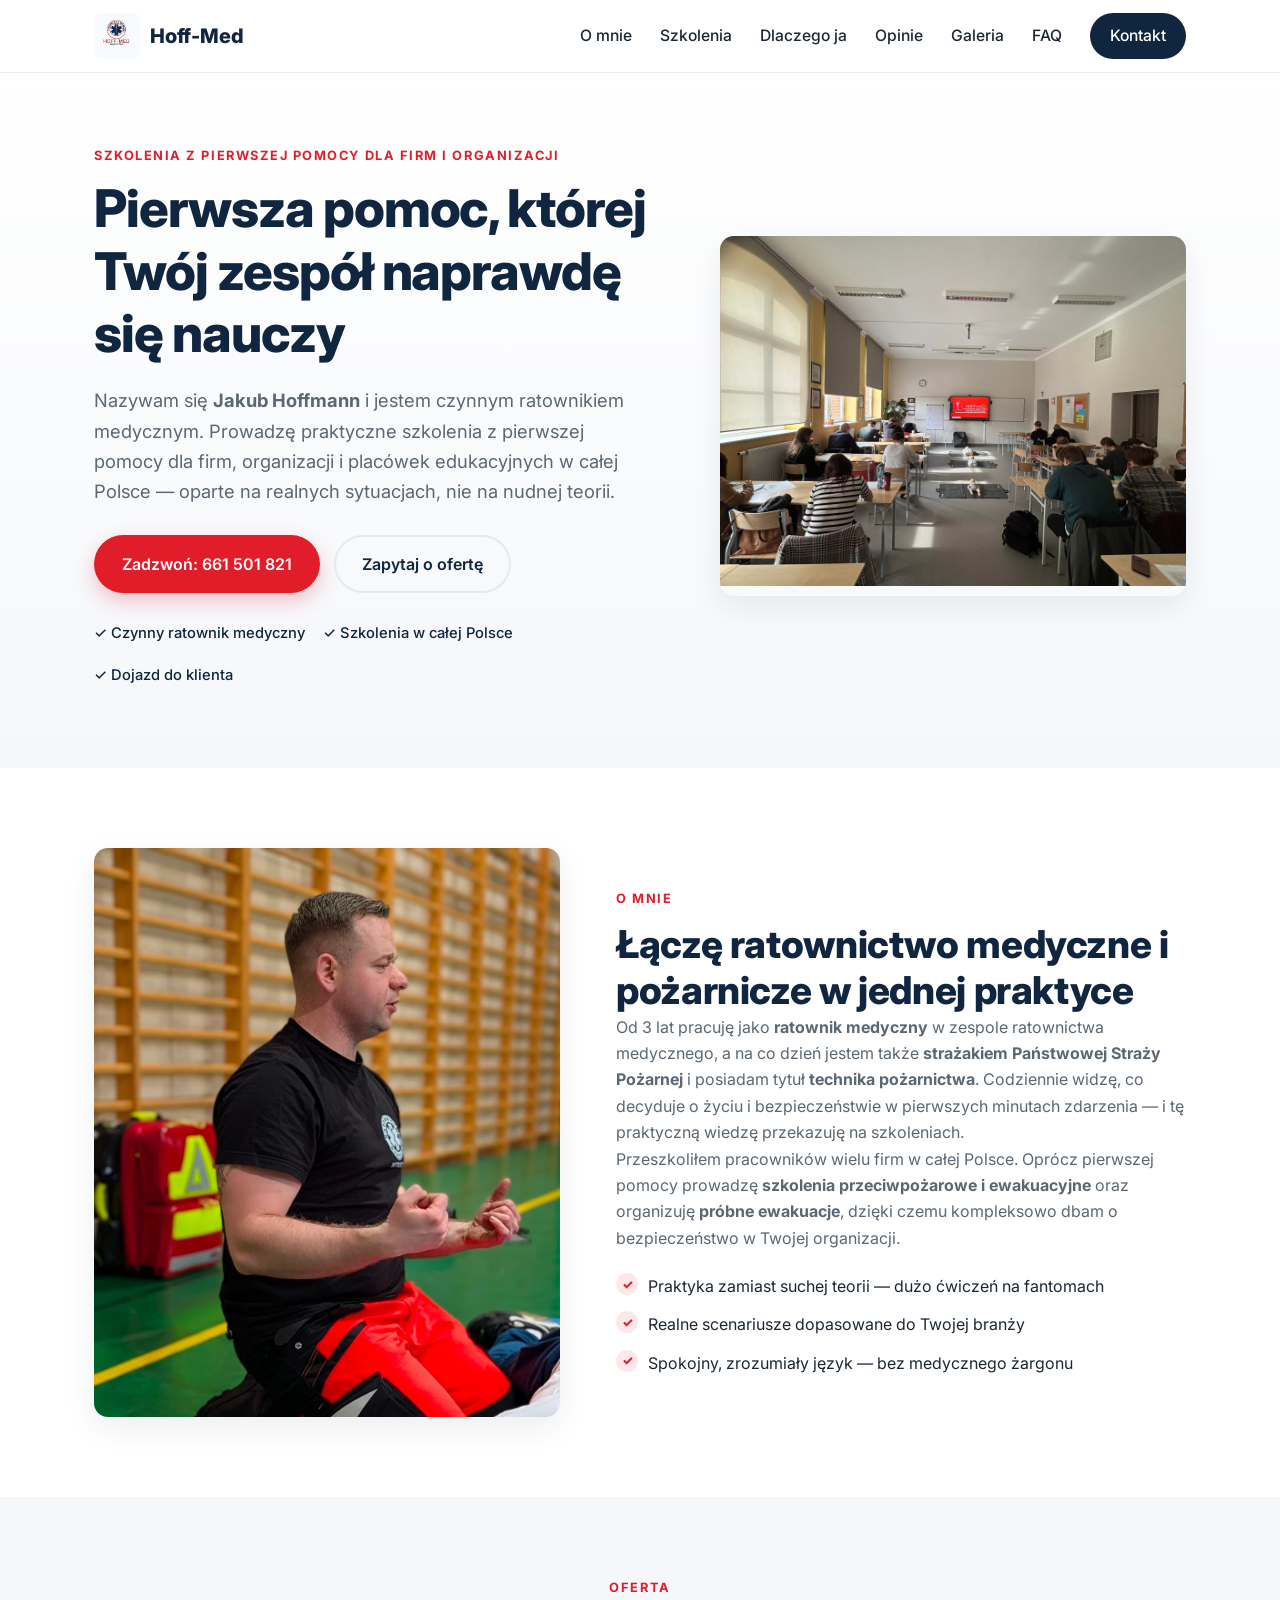
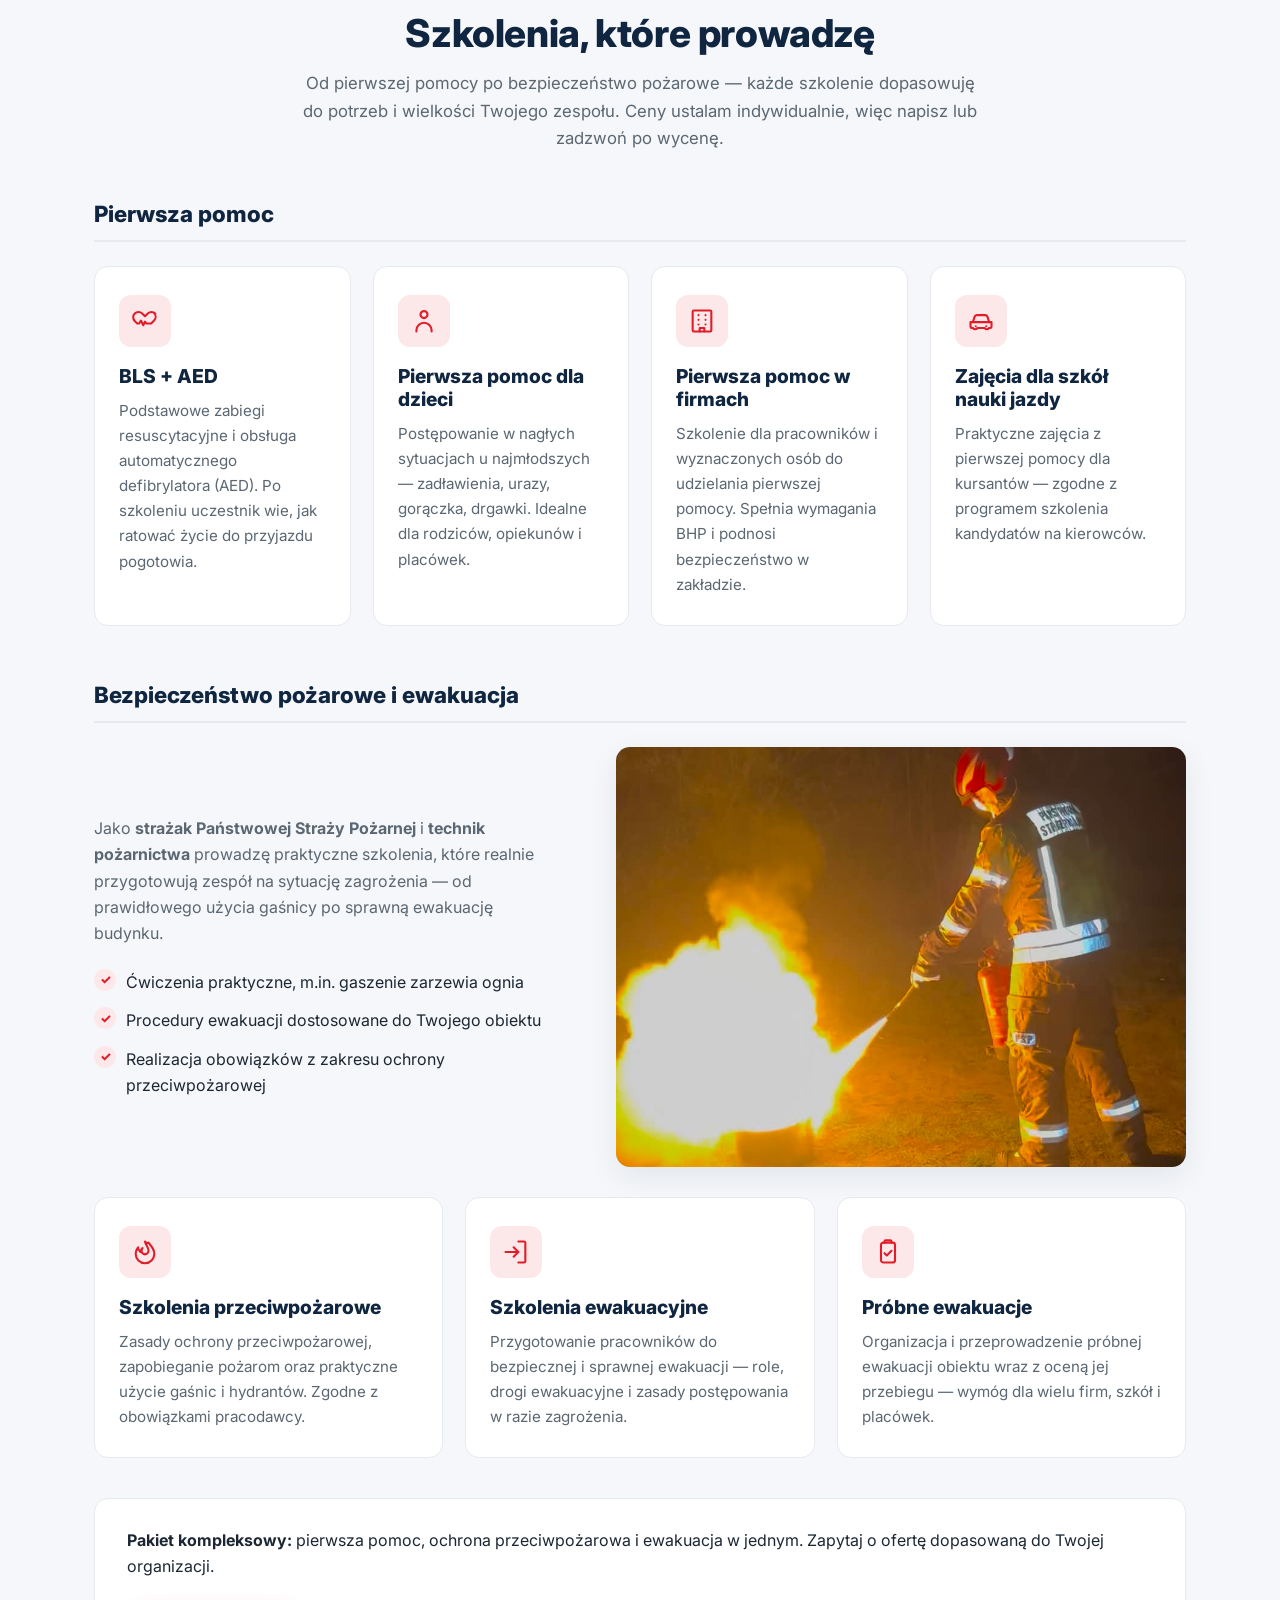
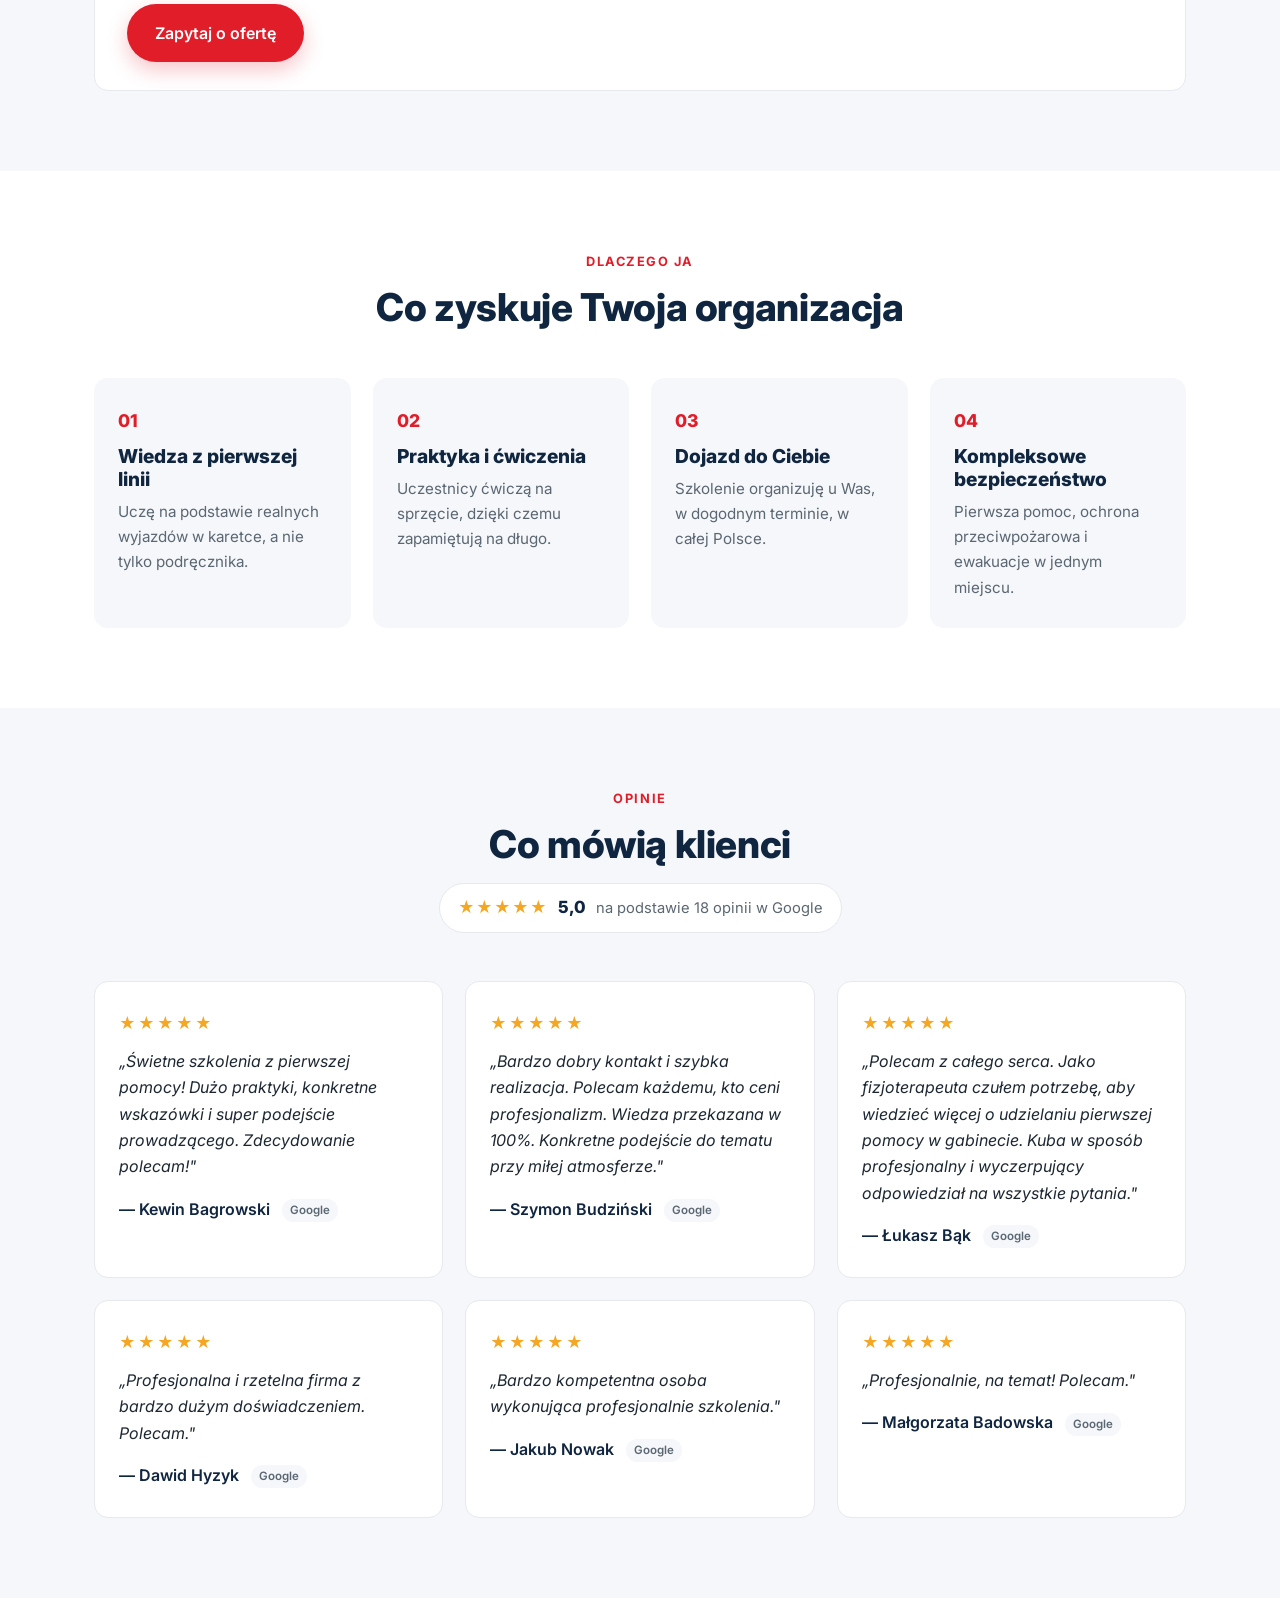
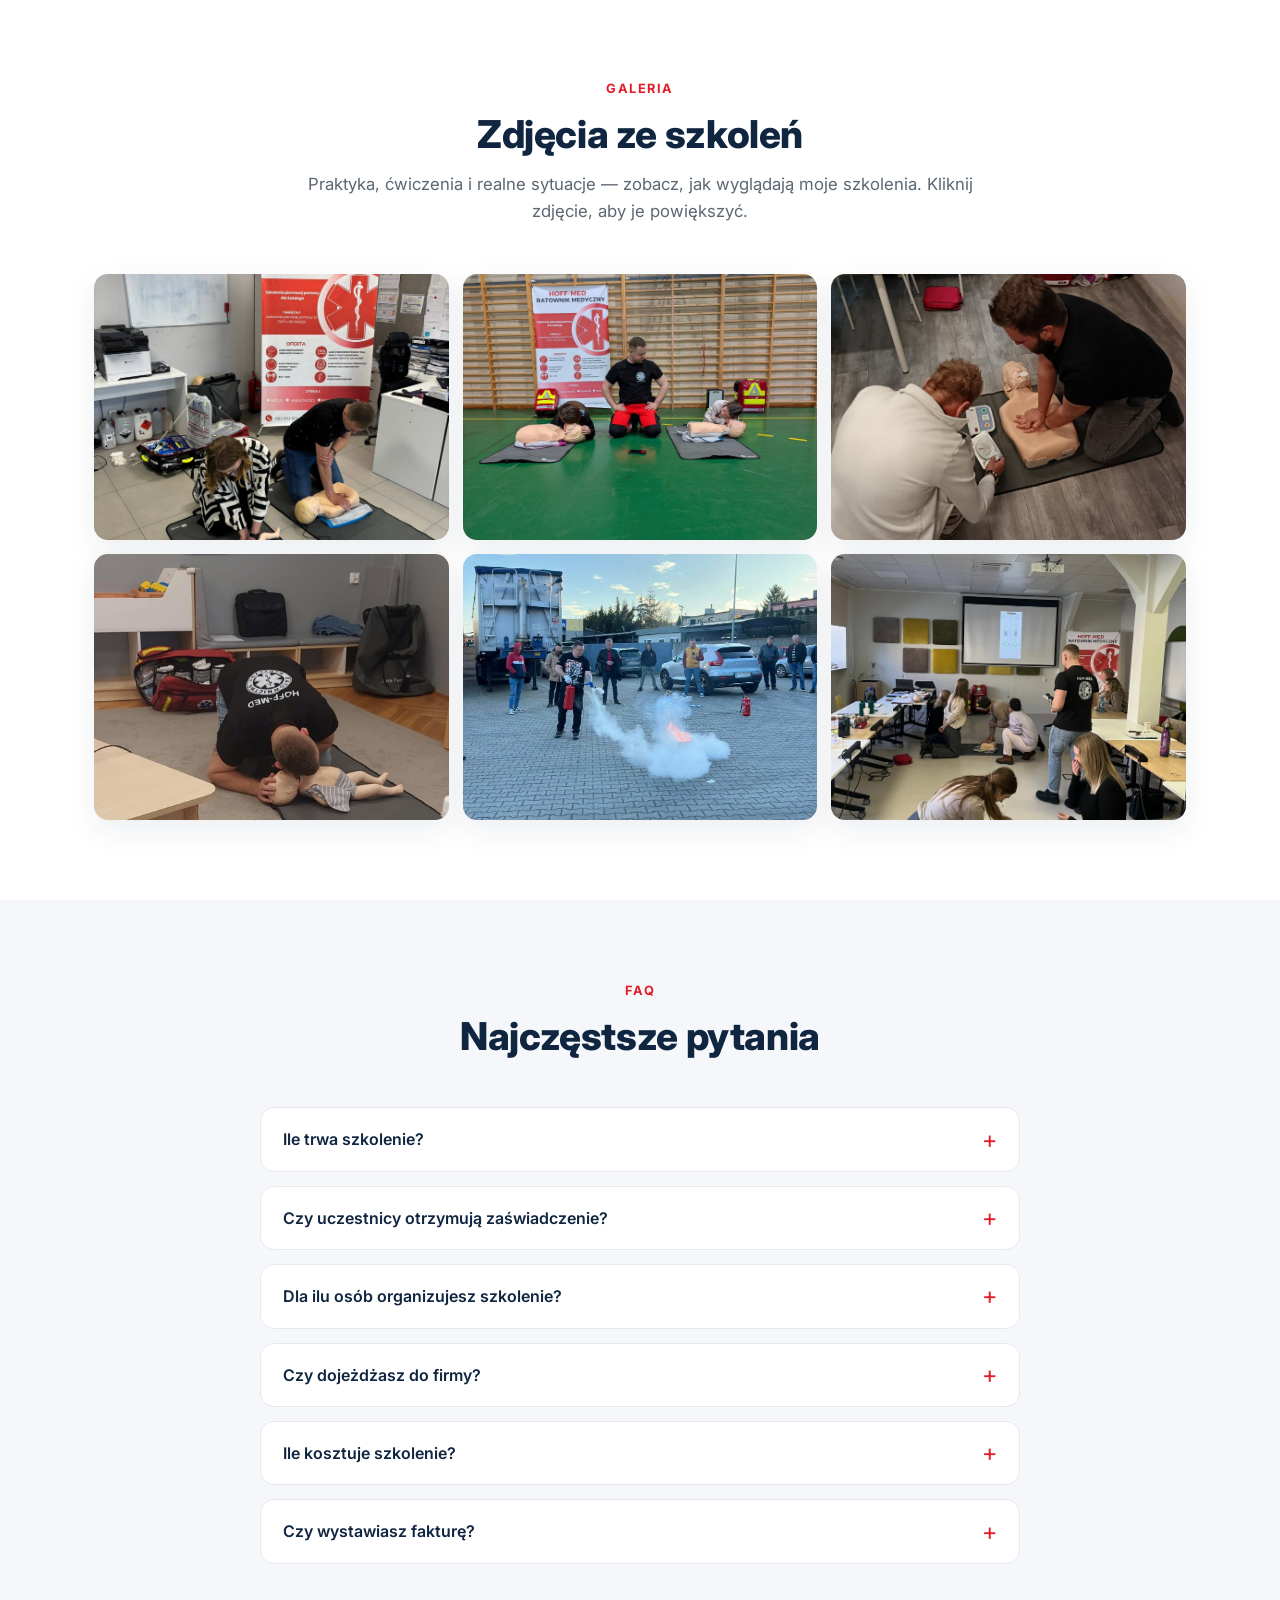
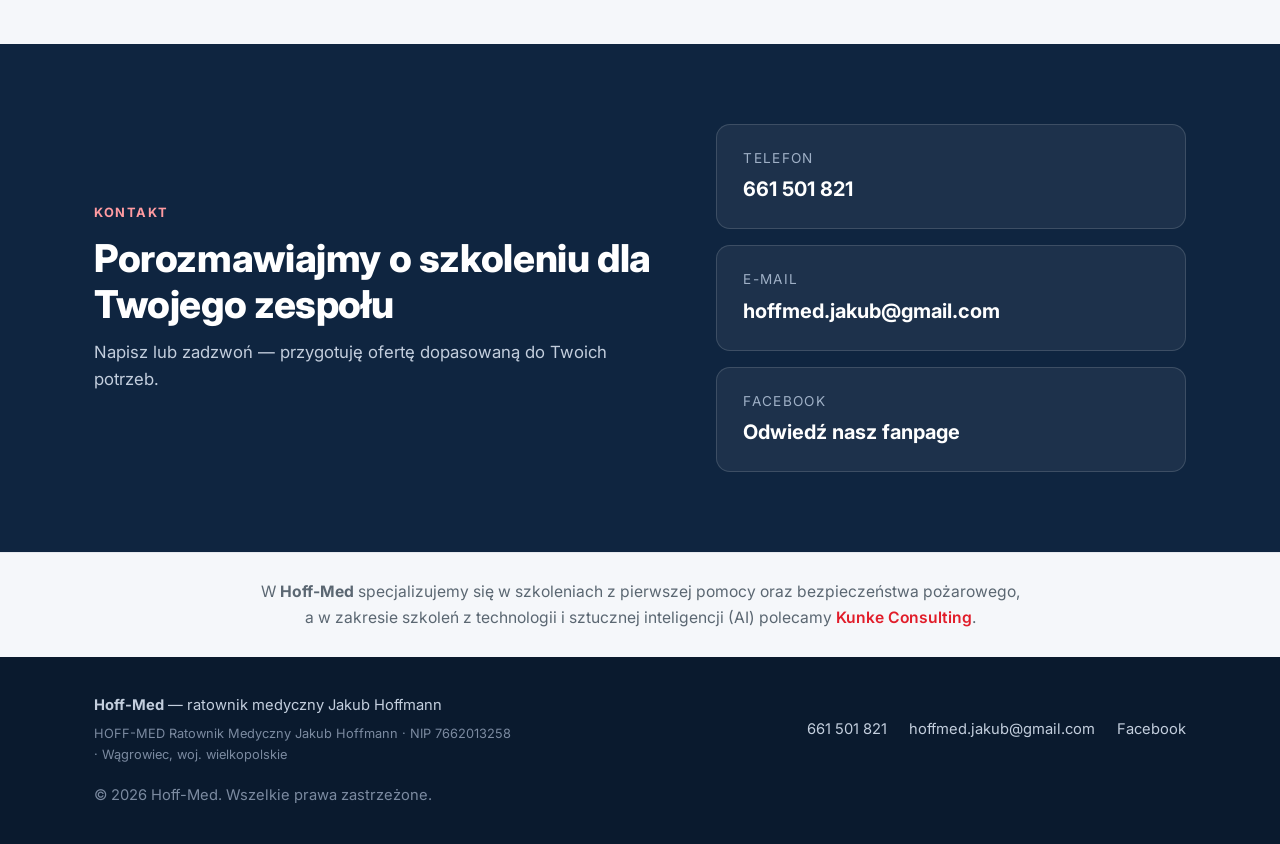
==== commit 90d3f2a8: "Galeria: zamien zdjecie nr 2 na zdjecie nr 7 Co-Authored-By: Claude Opus 4.8 <noreply@anthropic.com>" ====
--- a/index.html
+++ b/index.html
@@ -412,7 +412,7 @@
       </div>
       <div class="gallery">
         <button class="gallery-item" type="button"><img src="images/galeria/1.jpg" alt="Zdjęcie ze szkolenia 1" loading="lazy" decoding="async" onerror="this.closest('.gallery-item').style.display='none'" /></button>
-        <button class="gallery-item" type="button"><img src="images/galeria/2.jpg" alt="Zdjęcie ze szkolenia 2" loading="lazy" decoding="async" onerror="this.closest('.gallery-item').style.display='none'" /></button>
+        <button class="gallery-item" type="button"><img src="images/galeria/7.jpeg" alt="Zdjęcie ze szkolenia 7" loading="lazy" decoding="async" onerror="this.closest('.gallery-item').style.display='none'" /></button>
         <button class="gallery-item" type="button"><img src="images/galeria/3.jpg" alt="Zdjęcie ze szkolenia 3" loading="lazy" decoding="async" onerror="this.closest('.gallery-item').style.display='none'" /></button>
         <button class="gallery-item" type="button"><img src="images/galeria/4.jpg" alt="Zdjęcie ze szkolenia 4" loading="lazy" decoding="async" onerror="this.closest('.gallery-item').style.display='none'" /></button>
         <button class="gallery-item" type="button"><img src="images/galeria/5.jpg" alt="Zdjęcie ze szkolenia 5" loading="lazy" decoding="async" onerror="this.closest('.gallery-item').style.display='none'" /></button>
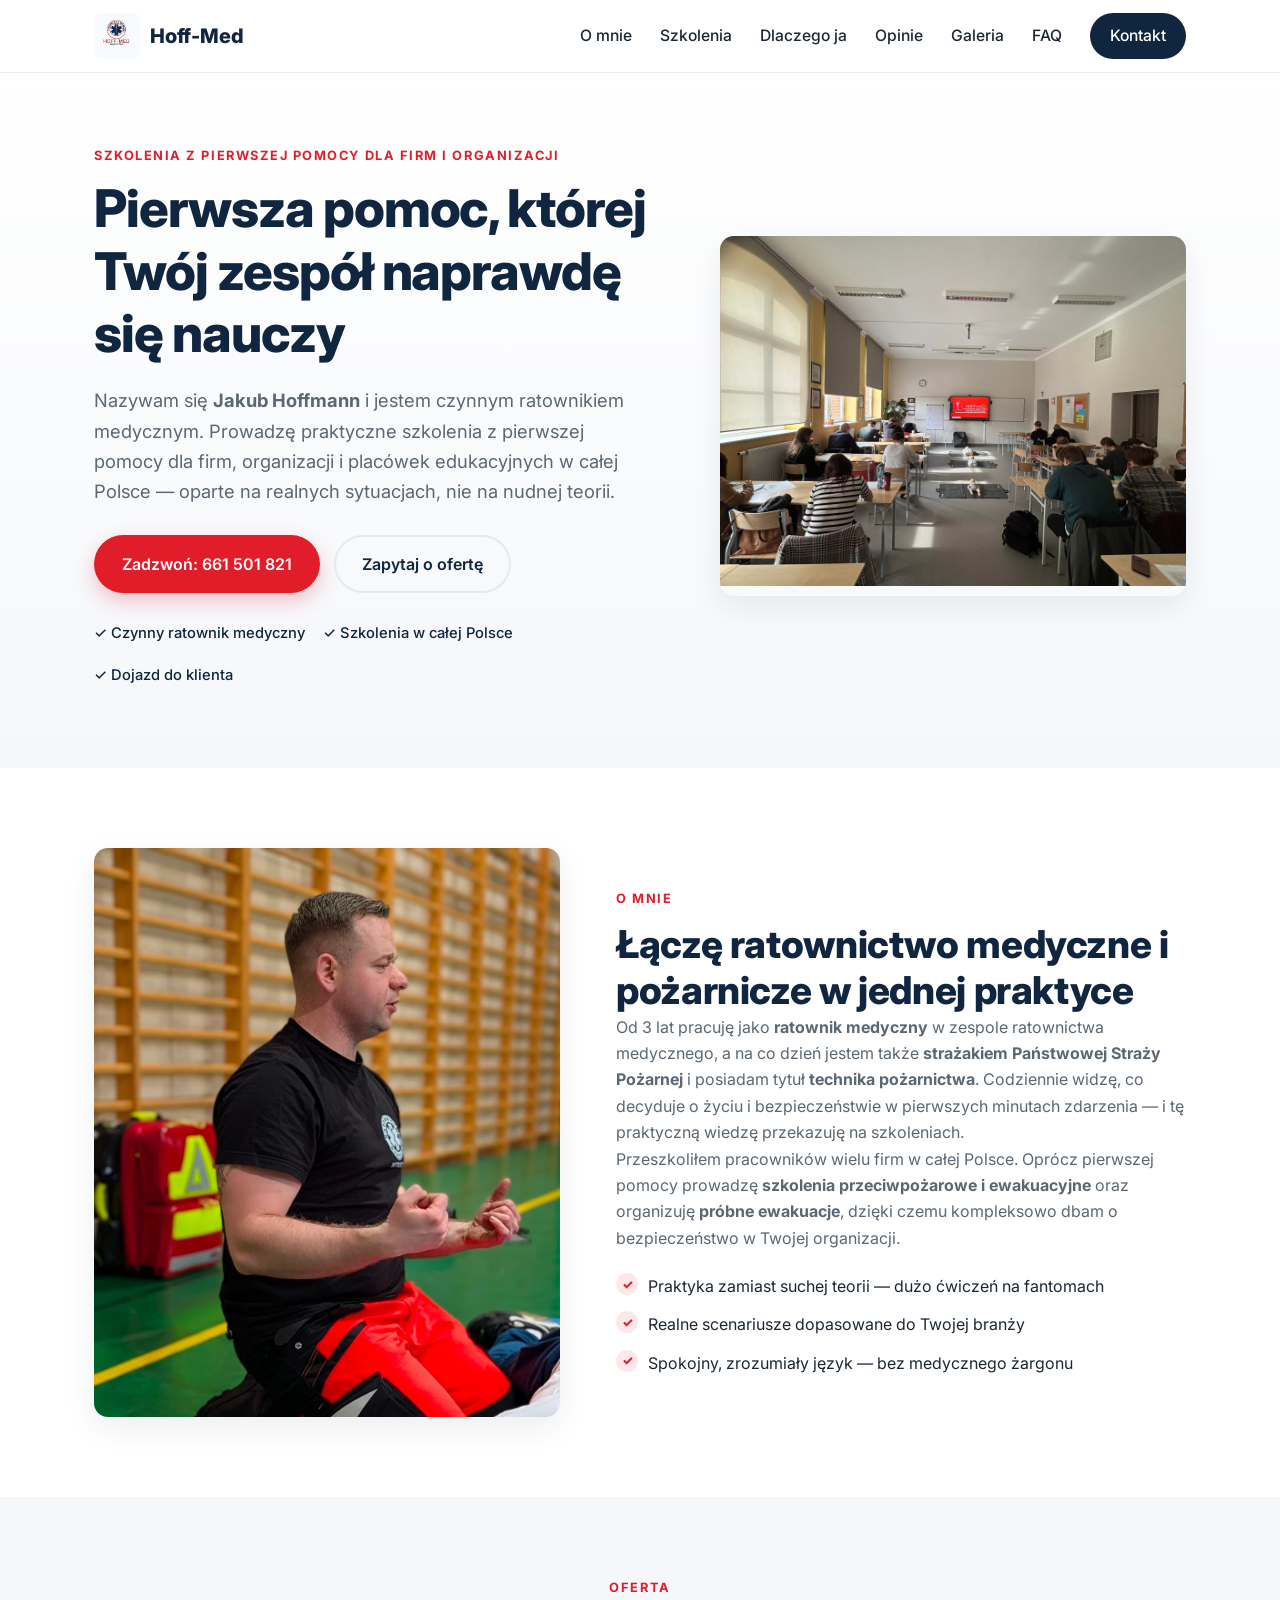
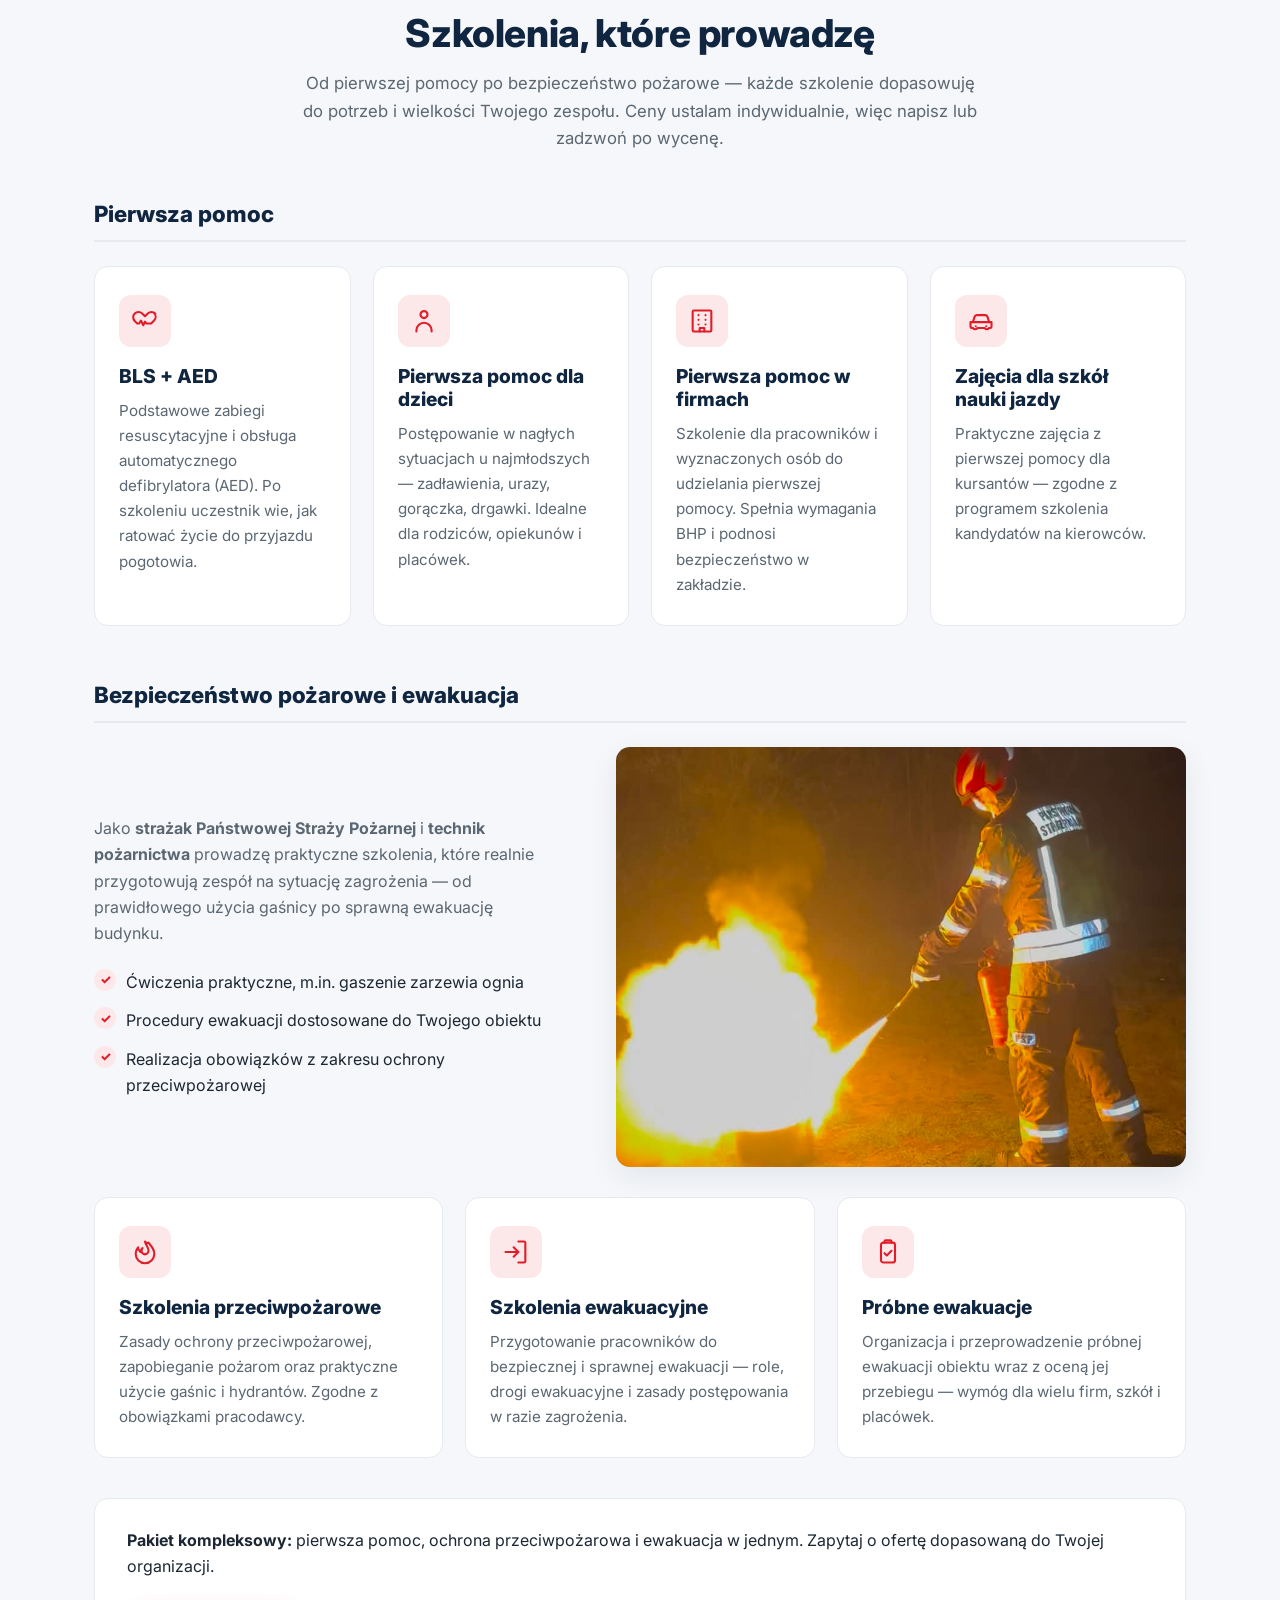
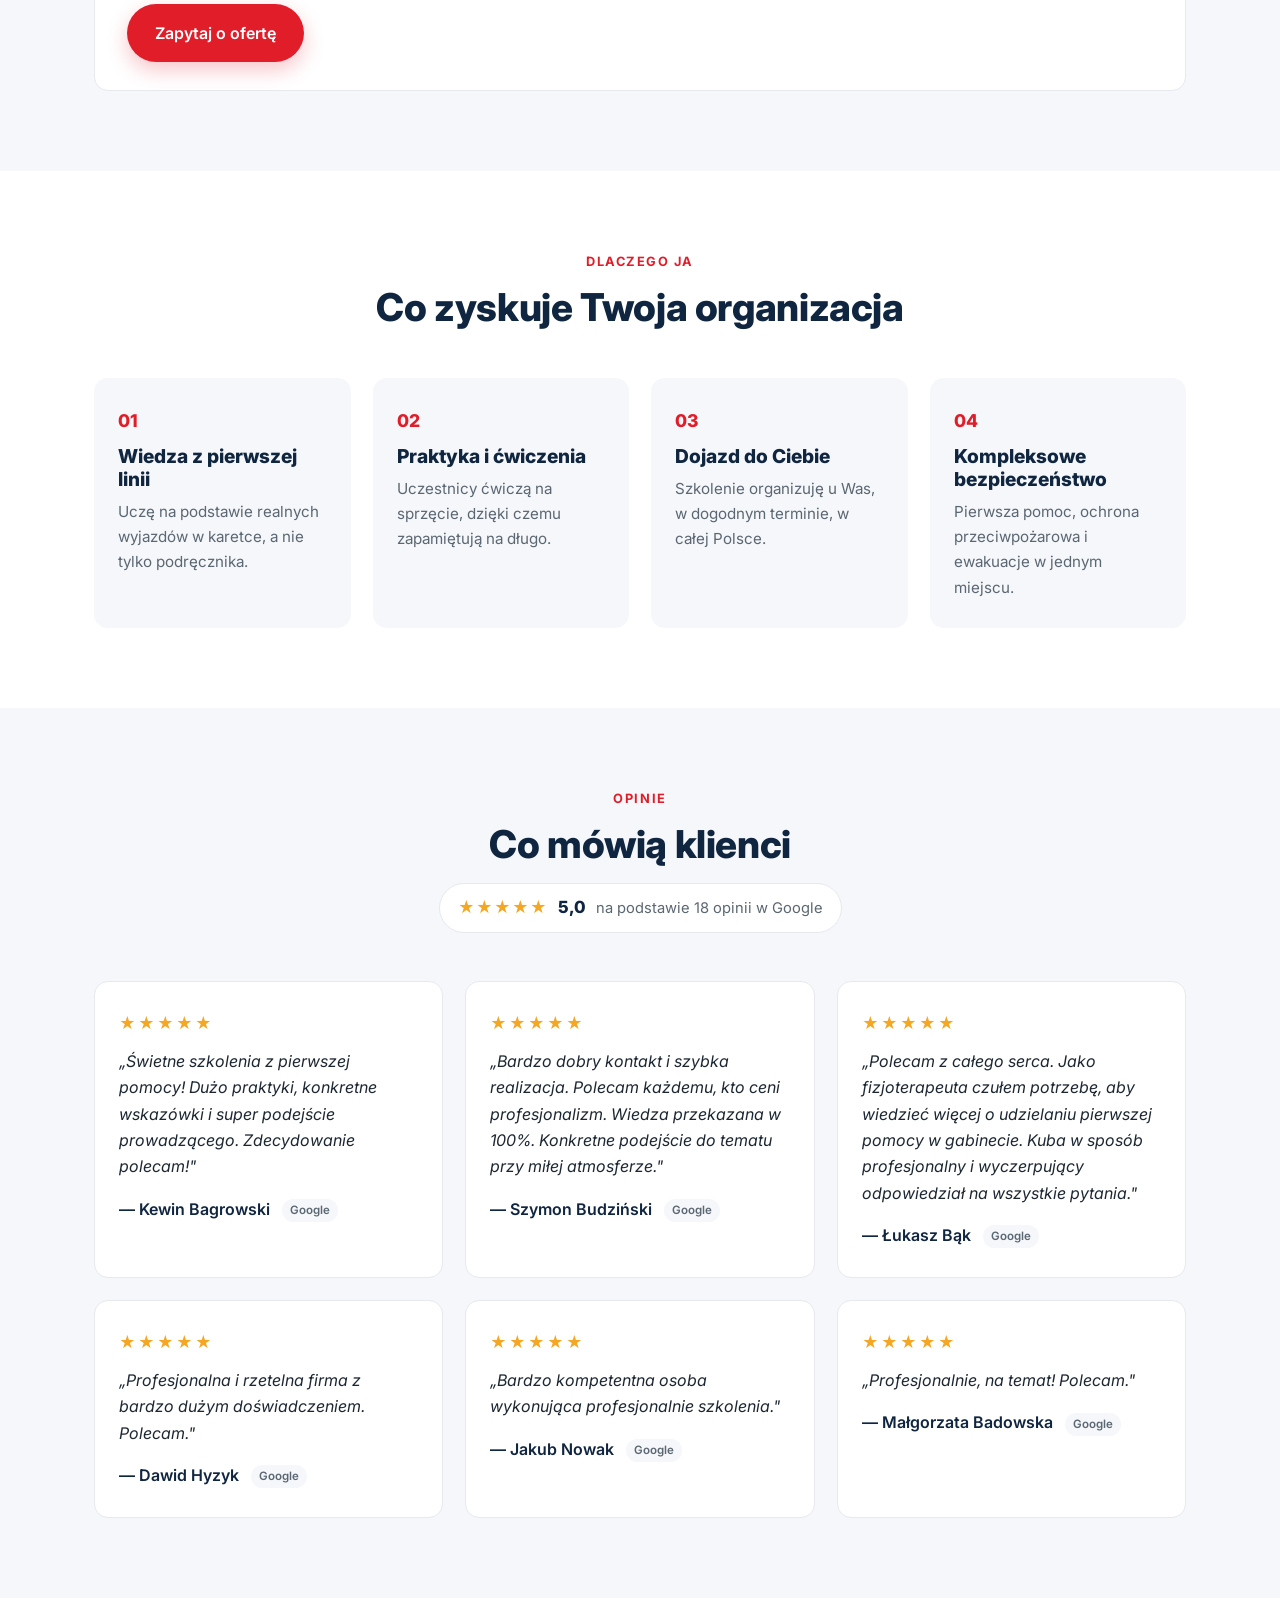
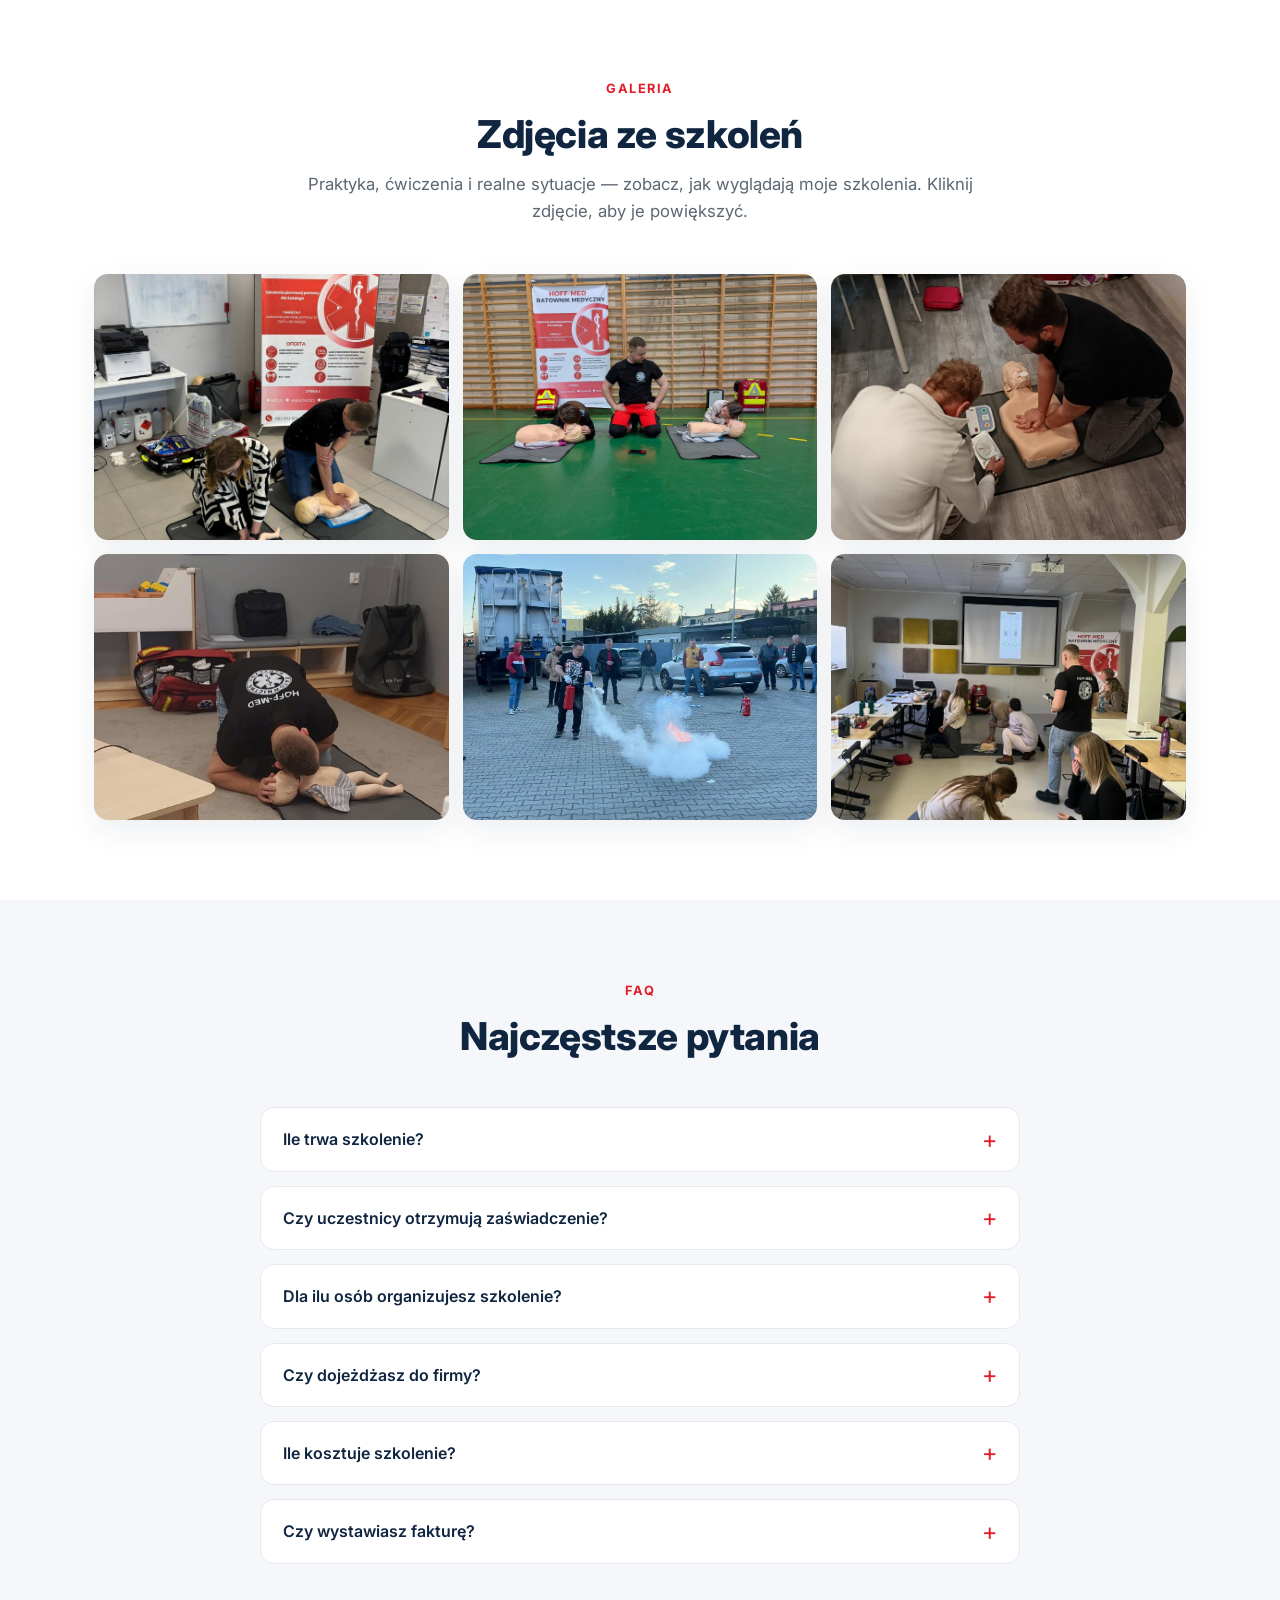
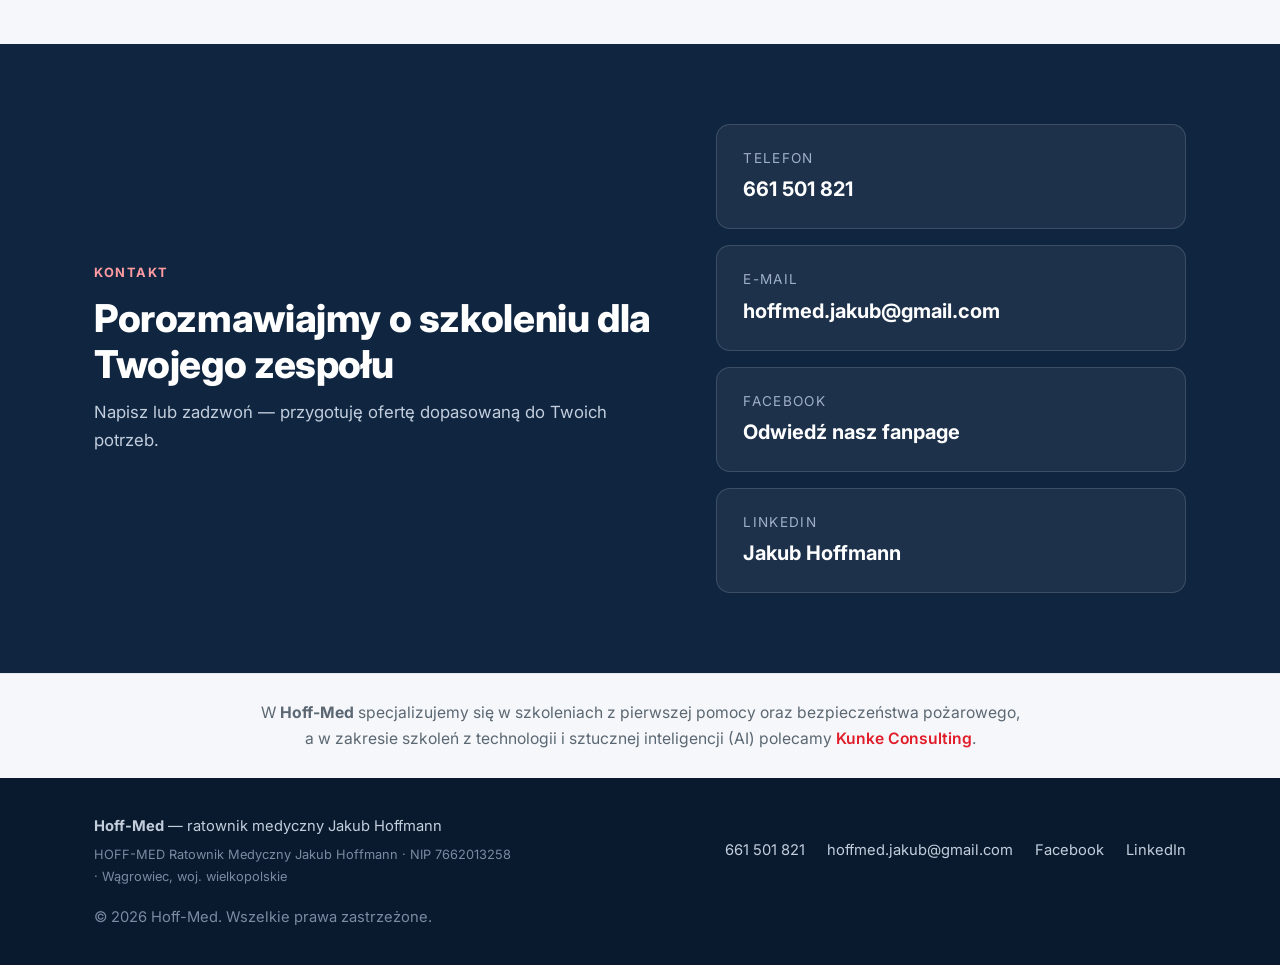
==== commit ce59b6f0: "Dodaj link do profilu LinkedIn (kontakt, stopka, dane strukturalne) Co-Authored-By: Claude Opus 4.8 " ====
--- a/index.html
+++ b/index.html
@@ -55,7 +55,7 @@
       "addressCountry": "PL"
     },
     "areaServed": { "@type": "Country", "name": "Polska" },
-    "sameAs": [ "https://www.facebook.com/profile.php?id=61575326581604" ],
+    "sameAs": [ "https://www.facebook.com/profile.php?id=61575326581604", "https://www.linkedin.com/in/jakub-hoffmann-343439359/" ],
     "description": "Praktyczne szkolenia z pierwszej pomocy (BLS+AED, dla dzieci, dla firm, dla szkół nauki jazdy) oraz szkolenia przeciwpożarowe, ewakuacyjne i próbne ewakuacje. Prowadzi Jakub Hoffmann – ratownik medyczny i strażak Państwowej Straży Pożarnej, technik pożarnictwa.",
     "knowsAbout": [ "pierwsza pomoc", "BLS", "AED", "resuscytacja", "szkolenia przeciwpożarowe", "ewakuacja", "ochrona przeciwpożarowa" ]
   }
@@ -502,6 +502,10 @@
           <span class="contact-card-label">Facebook</span>
           <span class="contact-card-value">Odwiedź nasz fanpage</span>
         </a>
+        <a href="https://www.linkedin.com/in/jakub-hoffmann-343439359/" class="contact-card" target="_blank" rel="noopener">
+          <span class="contact-card-label">LinkedIn</span>
+          <span class="contact-card-value">Jakub Hoffmann</span>
+        </a>
       </div>
     </div>
   </section>
@@ -529,6 +533,7 @@
         <a href="tel:+48661501821">661 501 821</a>
         <a href="mailto:hoffmed.jakub@gmail.com">hoffmed.jakub@gmail.com</a>
         <a href="https://www.facebook.com/profile.php?id=61575326581604" target="_blank" rel="noopener">Facebook</a>
+        <a href="https://www.linkedin.com/in/jakub-hoffmann-343439359/" target="_blank" rel="noopener">LinkedIn</a>
       </div>
       <div class="footer-copy">© <span id="year"></span> Hoff-Med. Wszelkie prawa zastrzeżone.</div>
     </div>
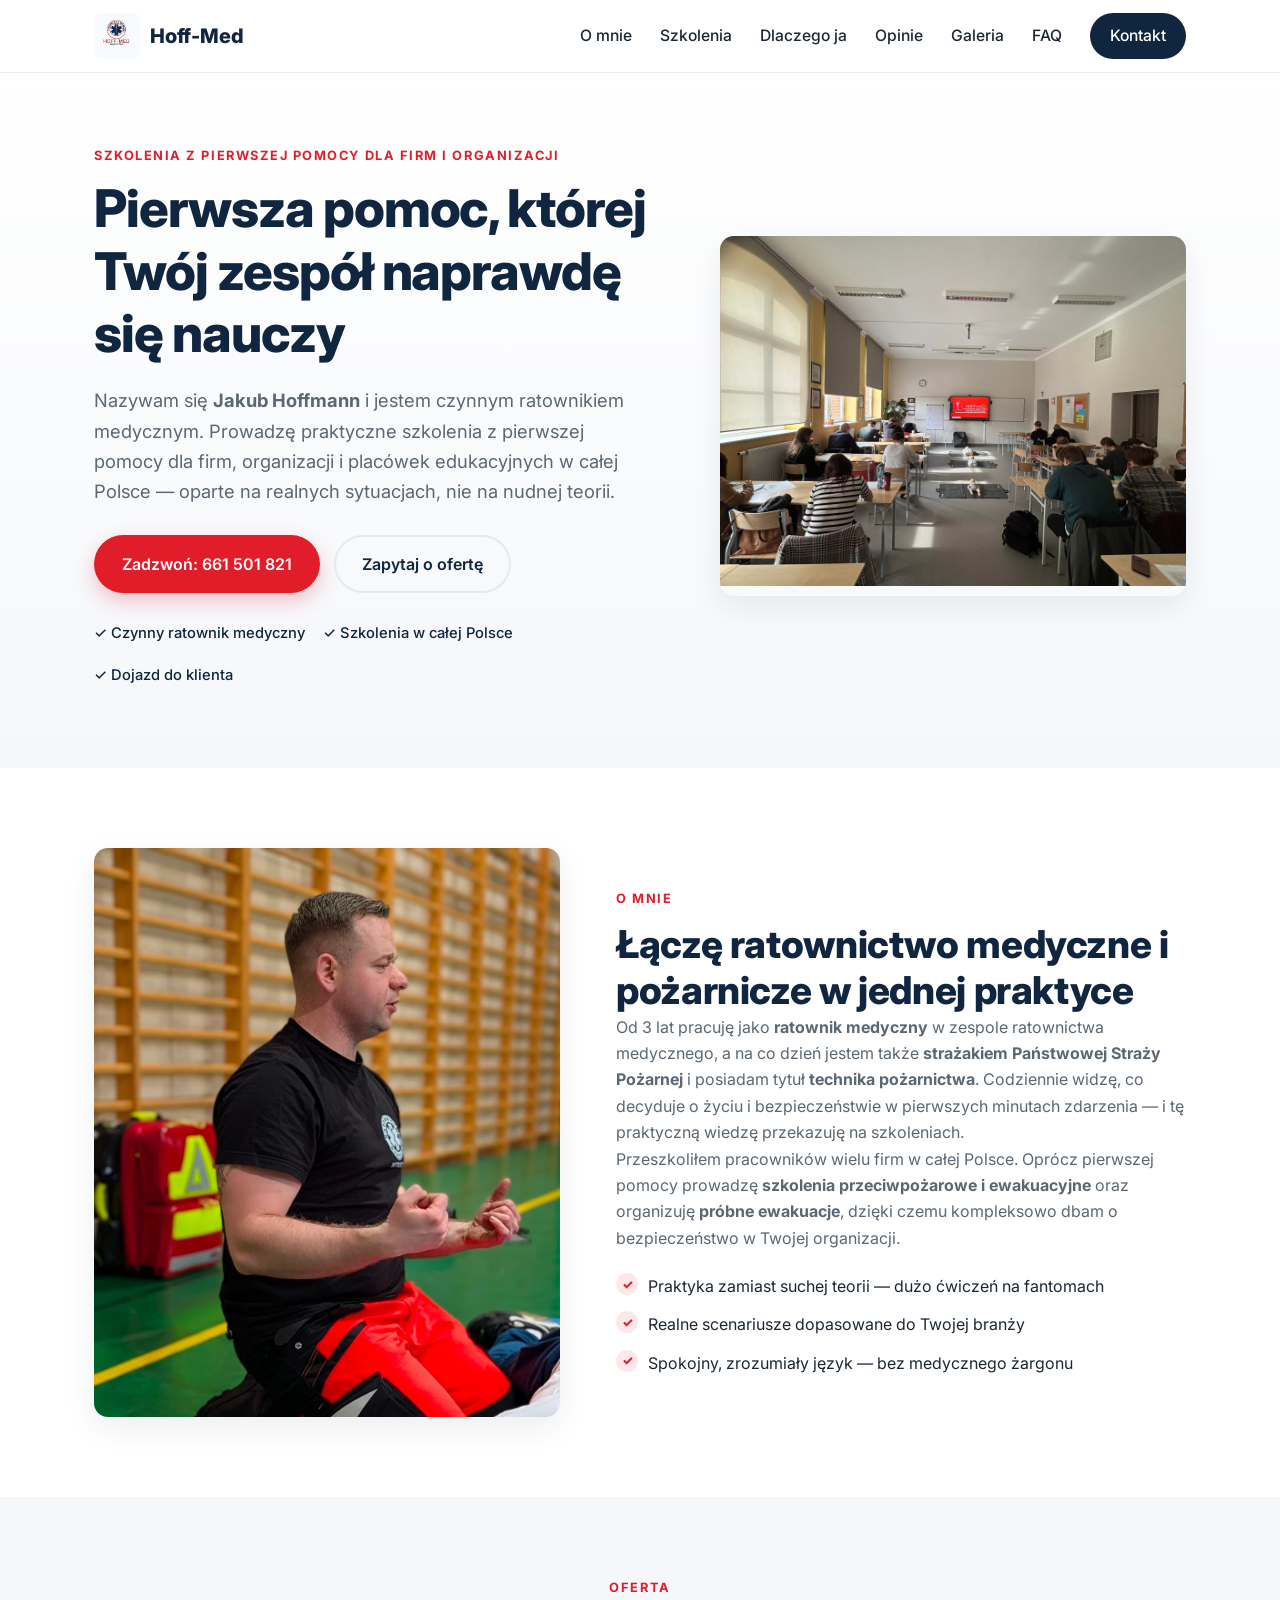
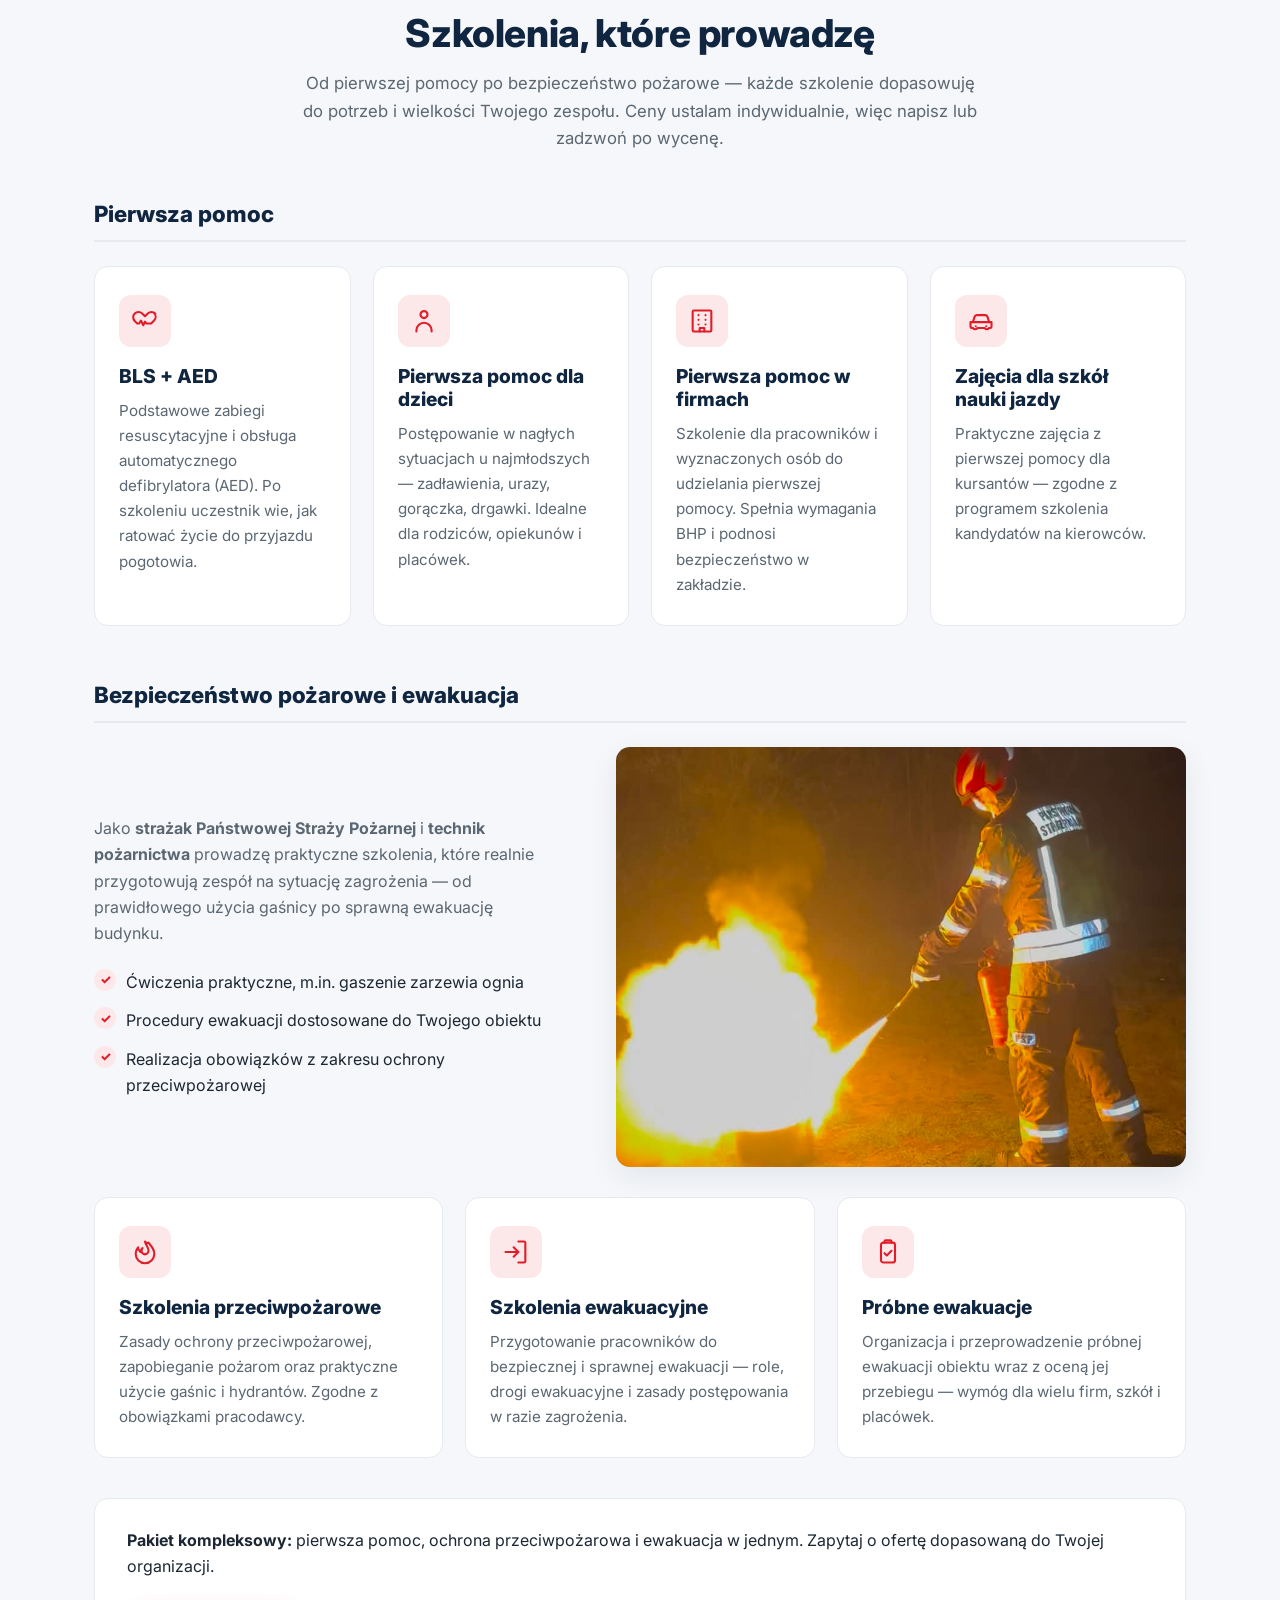
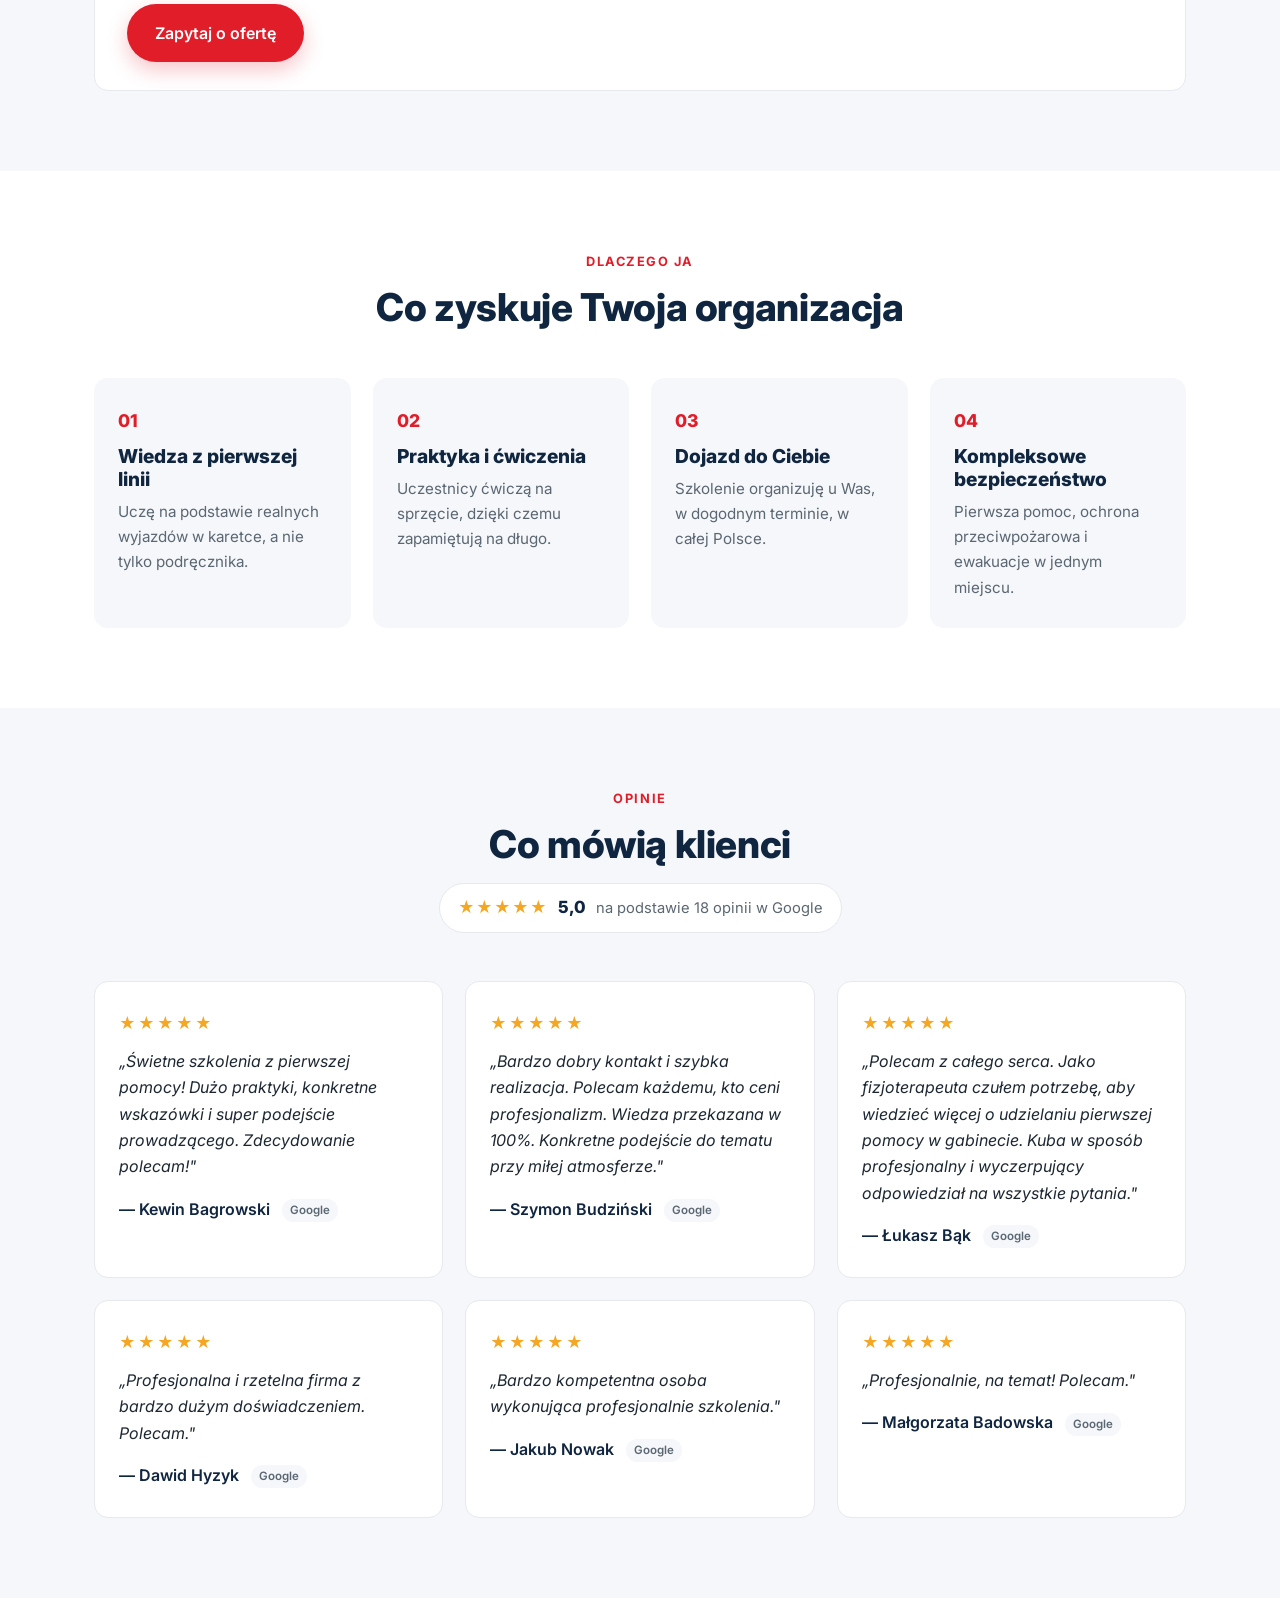
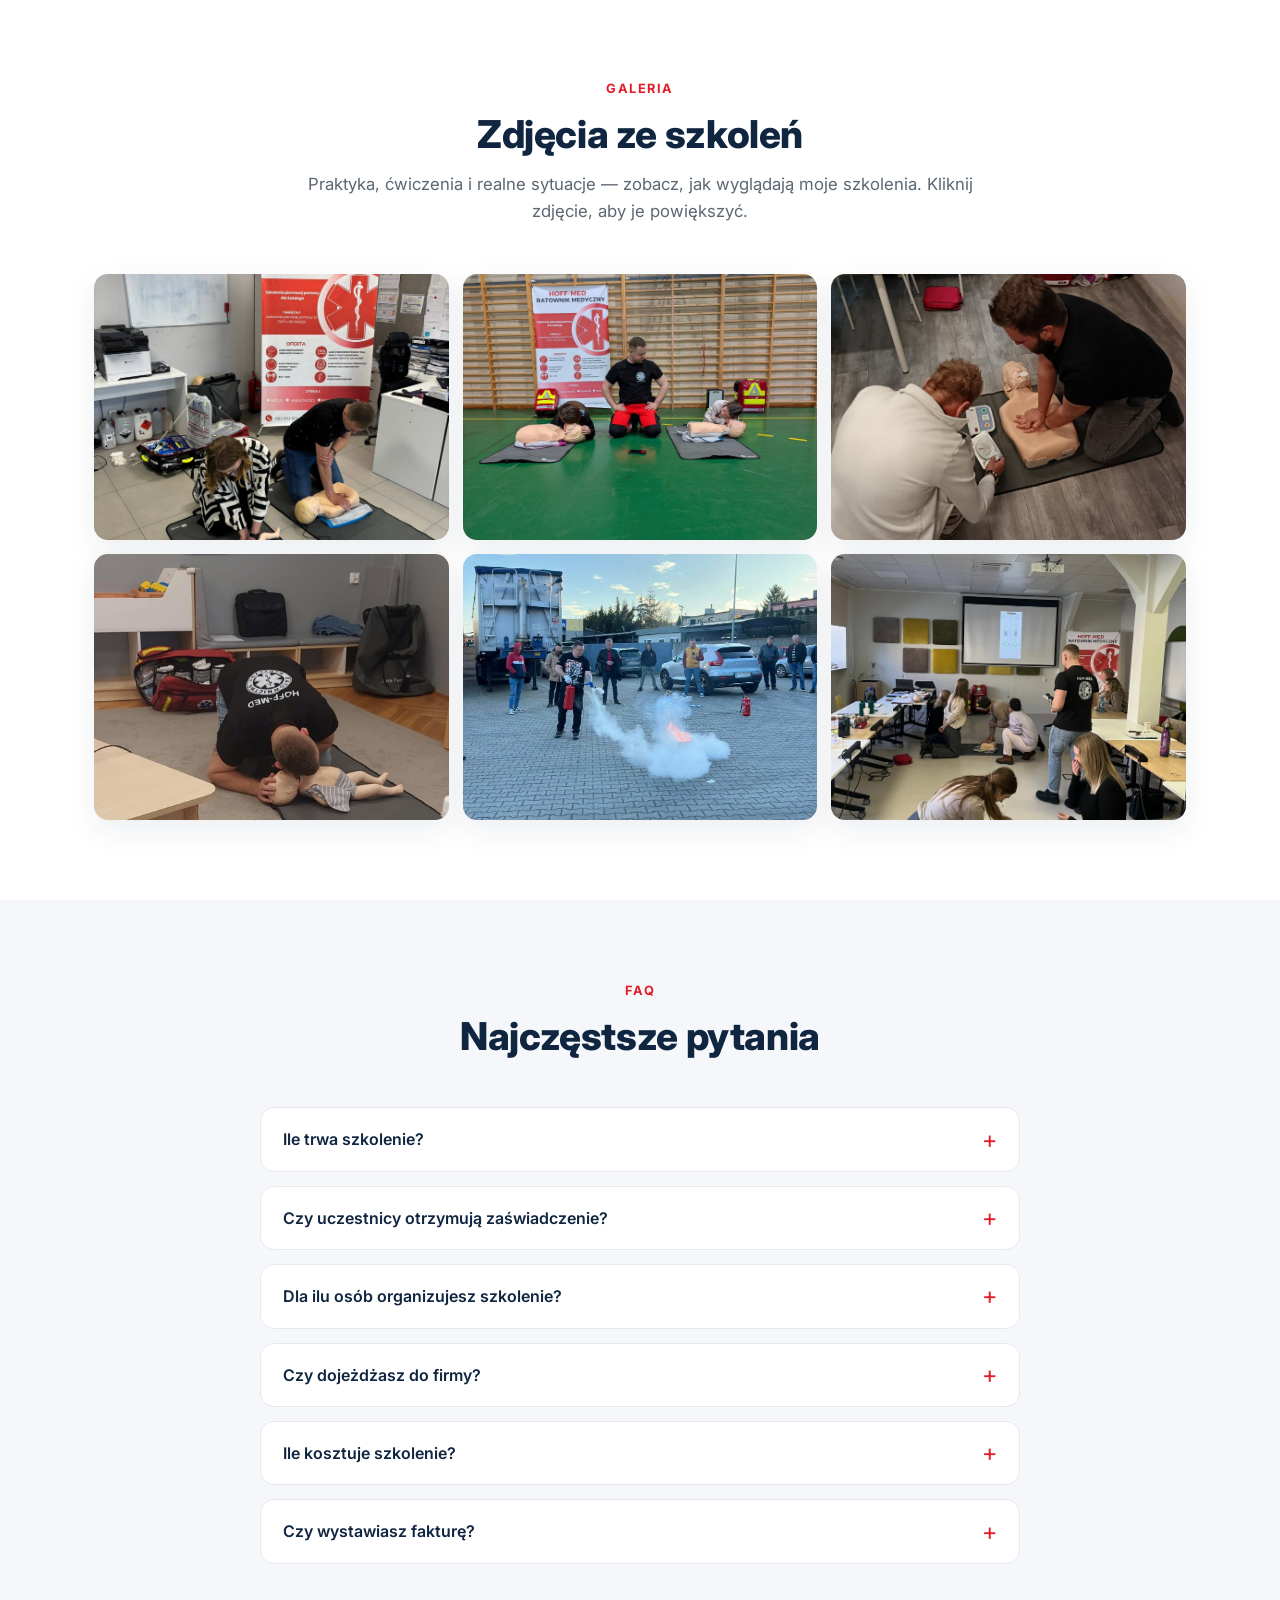
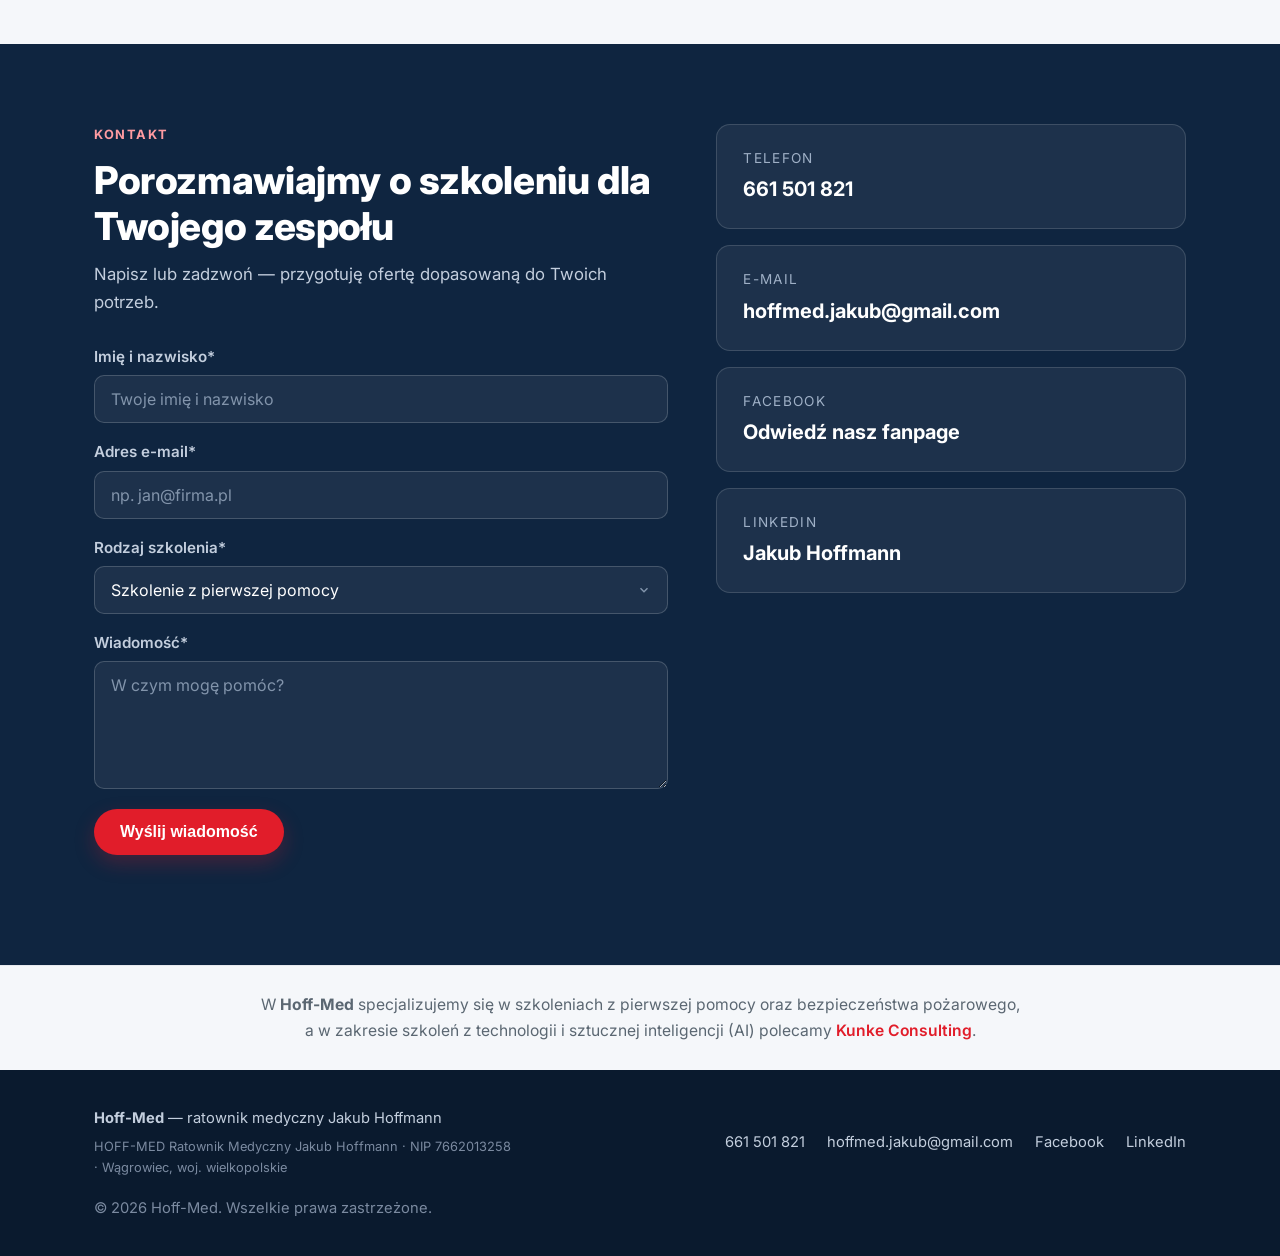
==== commit dbbb8cf5: "Dodaj formularz kontaktowy (FormSubmit -> hoffmed.jakub@gmail.com) Pola: imie i nazwisko, e-mail, ro" ====
--- a/index.html
+++ b/index.html
@@ -488,6 +488,39 @@
         <p class="contact-sub">
           Napisz lub zadzwoń — przygotuję ofertę dopasowaną do Twoich potrzeb.
         </p>
+
+        <form class="contact-form" id="contactForm" action="https://formsubmit.co/hoffmed.jakub@gmail.com" method="POST">
+          <!-- Ustawienia FormSubmit -->
+          <input type="hidden" name="_subject" value="Nowe zapytanie ze strony Hoff-Med" />
+          <input type="hidden" name="_captcha" value="false" />
+          <input type="hidden" name="_template" value="table" />
+          <input type="hidden" name="_next" value="https://hoffmed.pl/?wyslano=1#kontakt" />
+          <!-- Pułapka antyspamowa (ludzie tego nie wypełnią) -->
+          <input type="text" name="_honey" class="form-honey" tabindex="-1" autocomplete="off" />
+
+          <div class="form-row">
+            <label for="cf-name">Imię i nazwisko*</label>
+            <input type="text" id="cf-name" name="Imię i nazwisko" placeholder="Twoje imię i nazwisko" required />
+          </div>
+          <div class="form-row">
+            <label for="cf-email">Adres e-mail*</label>
+            <input type="email" id="cf-email" name="E-mail" placeholder="np. jan@firma.pl" required />
+          </div>
+          <div class="form-row">
+            <label for="cf-type">Rodzaj szkolenia*</label>
+            <select id="cf-type" name="Rodzaj szkolenia" required>
+              <option value="Szkolenie z pierwszej pomocy">Szkolenie z pierwszej pomocy</option>
+              <option value="Szkolenie przeciwpożarowe">Szkolenie przeciwpożarowe</option>
+              <option value="Próbna ewakuacja">Próbna ewakuacja</option>
+            </select>
+          </div>
+          <div class="form-row">
+            <label for="cf-message">Wiadomość*</label>
+            <textarea id="cf-message" name="Wiadomość" rows="5" placeholder="W czym mogę pomóc?" required></textarea>
+          </div>
+          <button type="submit" class="btn btn-primary form-submit">Wyślij wiadomość</button>
+          <p class="form-status" id="formStatus" role="status" aria-live="polite"></p>
+        </form>
       </div>
       <div class="contact-cards">
         <a href="tel:+48661501821" class="contact-card">
--- a/styles.css
+++ b/styles.css
@@ -334,8 +334,53 @@
   display: grid;
   grid-template-columns: 1.1fr 0.9fr;
   gap: 48px;
-  align-items: center;
-}
+  align-items: start;
+}
+
+/* Formularz kontaktowy */
+.contact-form { margin-top: 28px; display: grid; gap: 16px; }
+.form-row { display: grid; gap: 6px; }
+.form-row label { color: #c3cedd; font-weight: 600; font-size: 0.95rem; }
+.contact-form input,
+.contact-form select,
+.contact-form textarea {
+  width: 100%;
+  padding: 13px 16px;
+  border: 1px solid rgba(255, 255, 255, 0.18);
+  border-radius: 10px;
+  background: rgba(255, 255, 255, 0.06);
+  color: #fff;
+  font-family: inherit;
+  font-size: 1rem;
+}
+.contact-form input::placeholder,
+.contact-form textarea::placeholder { color: #8294ab; }
+.contact-form select {
+  appearance: none;
+  -webkit-appearance: none;
+  background-image: url("data:image/svg+xml,%3Csvg xmlns='http://www.w3.org/2000/svg' width='14' height='14' viewBox='0 0 24 24' fill='none' stroke='%238294ab' stroke-width='2.5'%3E%3Cpath d='M6 9l6 6 6-6'/%3E%3C/svg%3E");
+  background-repeat: no-repeat;
+  background-position: right 16px center;
+  padding-right: 42px;
+  cursor: pointer;
+}
+/* Lista rozwijana — ciemny tekst na białym tle systemowym */
+.contact-form select option { color: var(--ink); }
+.contact-form input:focus,
+.contact-form select:focus,
+.contact-form textarea:focus {
+  outline: none;
+  border-color: var(--red);
+  background: rgba(255, 255, 255, 0.1);
+}
+.contact-form textarea { resize: vertical; min-height: 120px; }
+.form-honey { display: none !important; }
+.form-submit { margin-top: 4px; justify-self: start; cursor: pointer; border: none; }
+.form-submit:disabled { opacity: 0.6; cursor: default; }
+.form-status { font-size: 0.95rem; min-height: 1.2em; margin-top: -4px; }
+.form-status--ok { color: #6ee7a8; font-weight: 600; }
+.form-status--err { color: #ff9aa2; }
+.form-status--err a { color: #fff; text-decoration: underline; }
 .contact-cards { display: grid; gap: 16px; }
 .contact-card {
   background: rgba(255, 255, 255, 0.06);
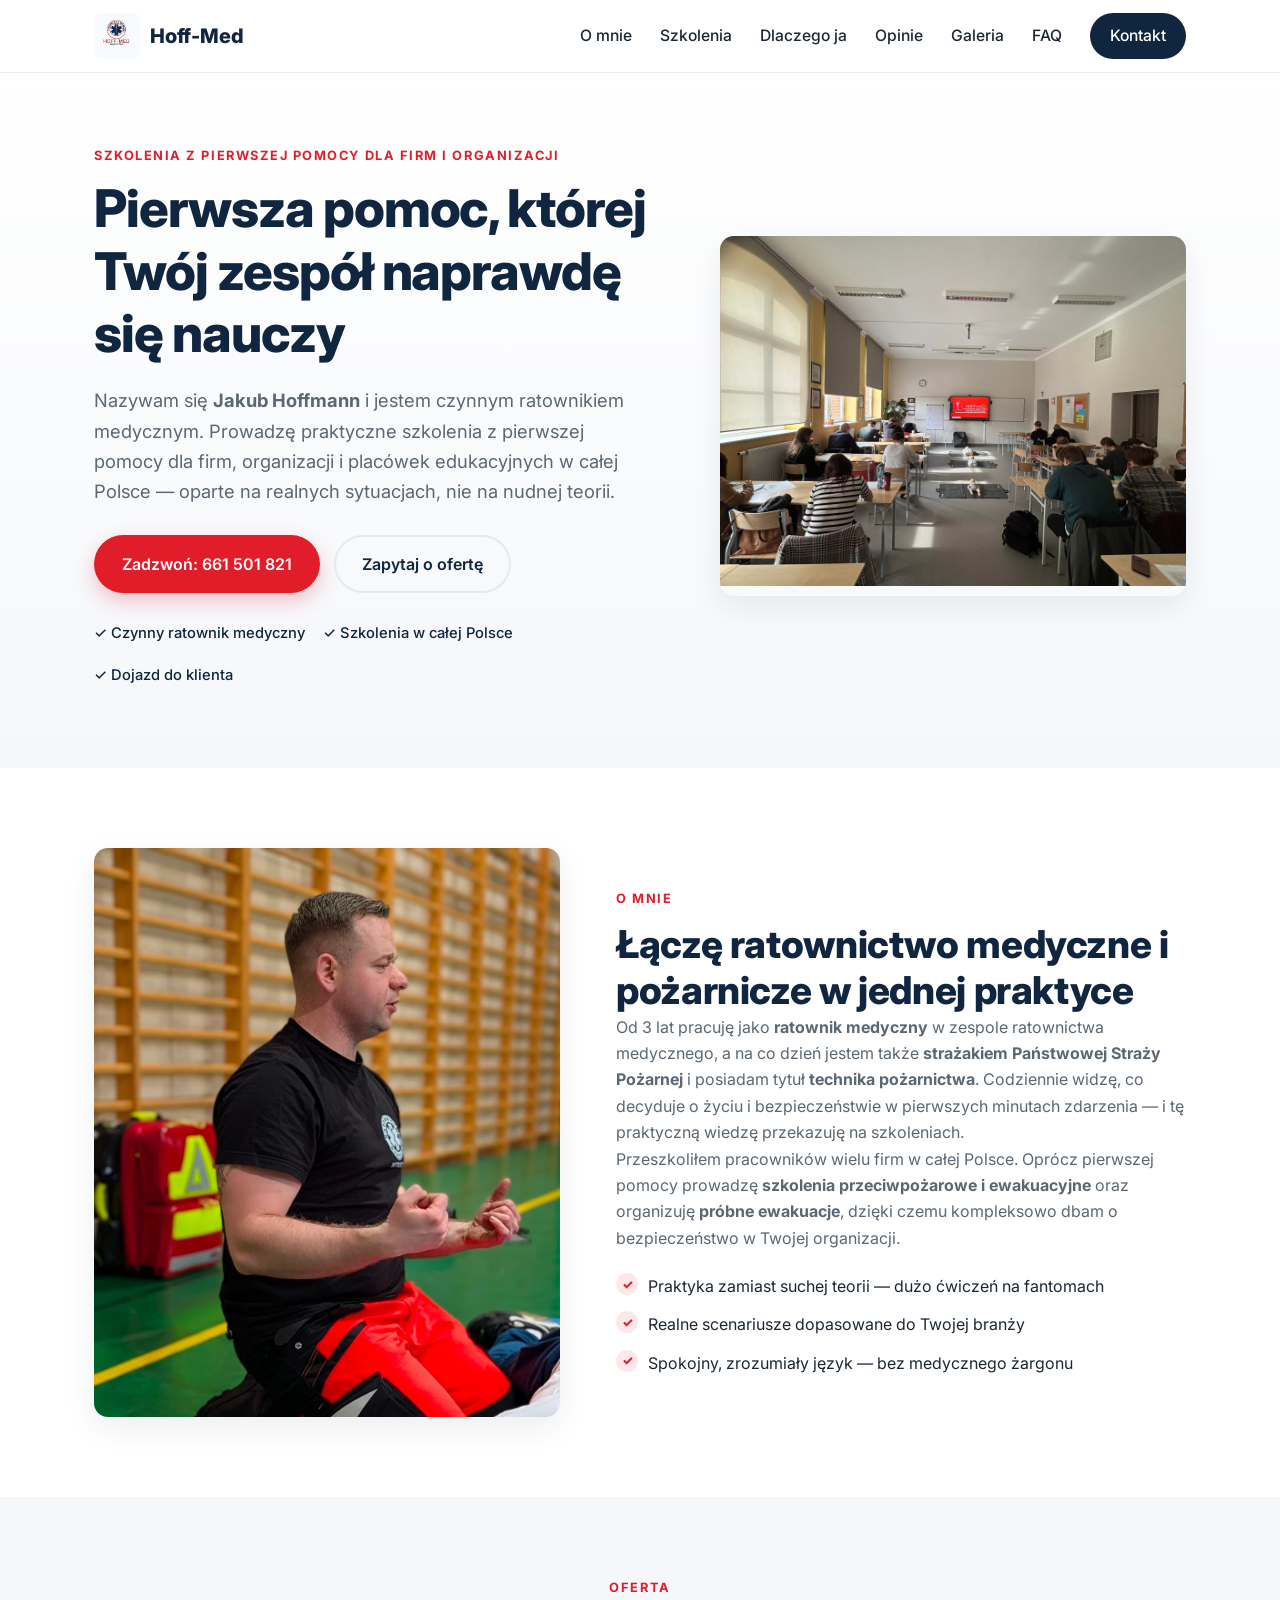
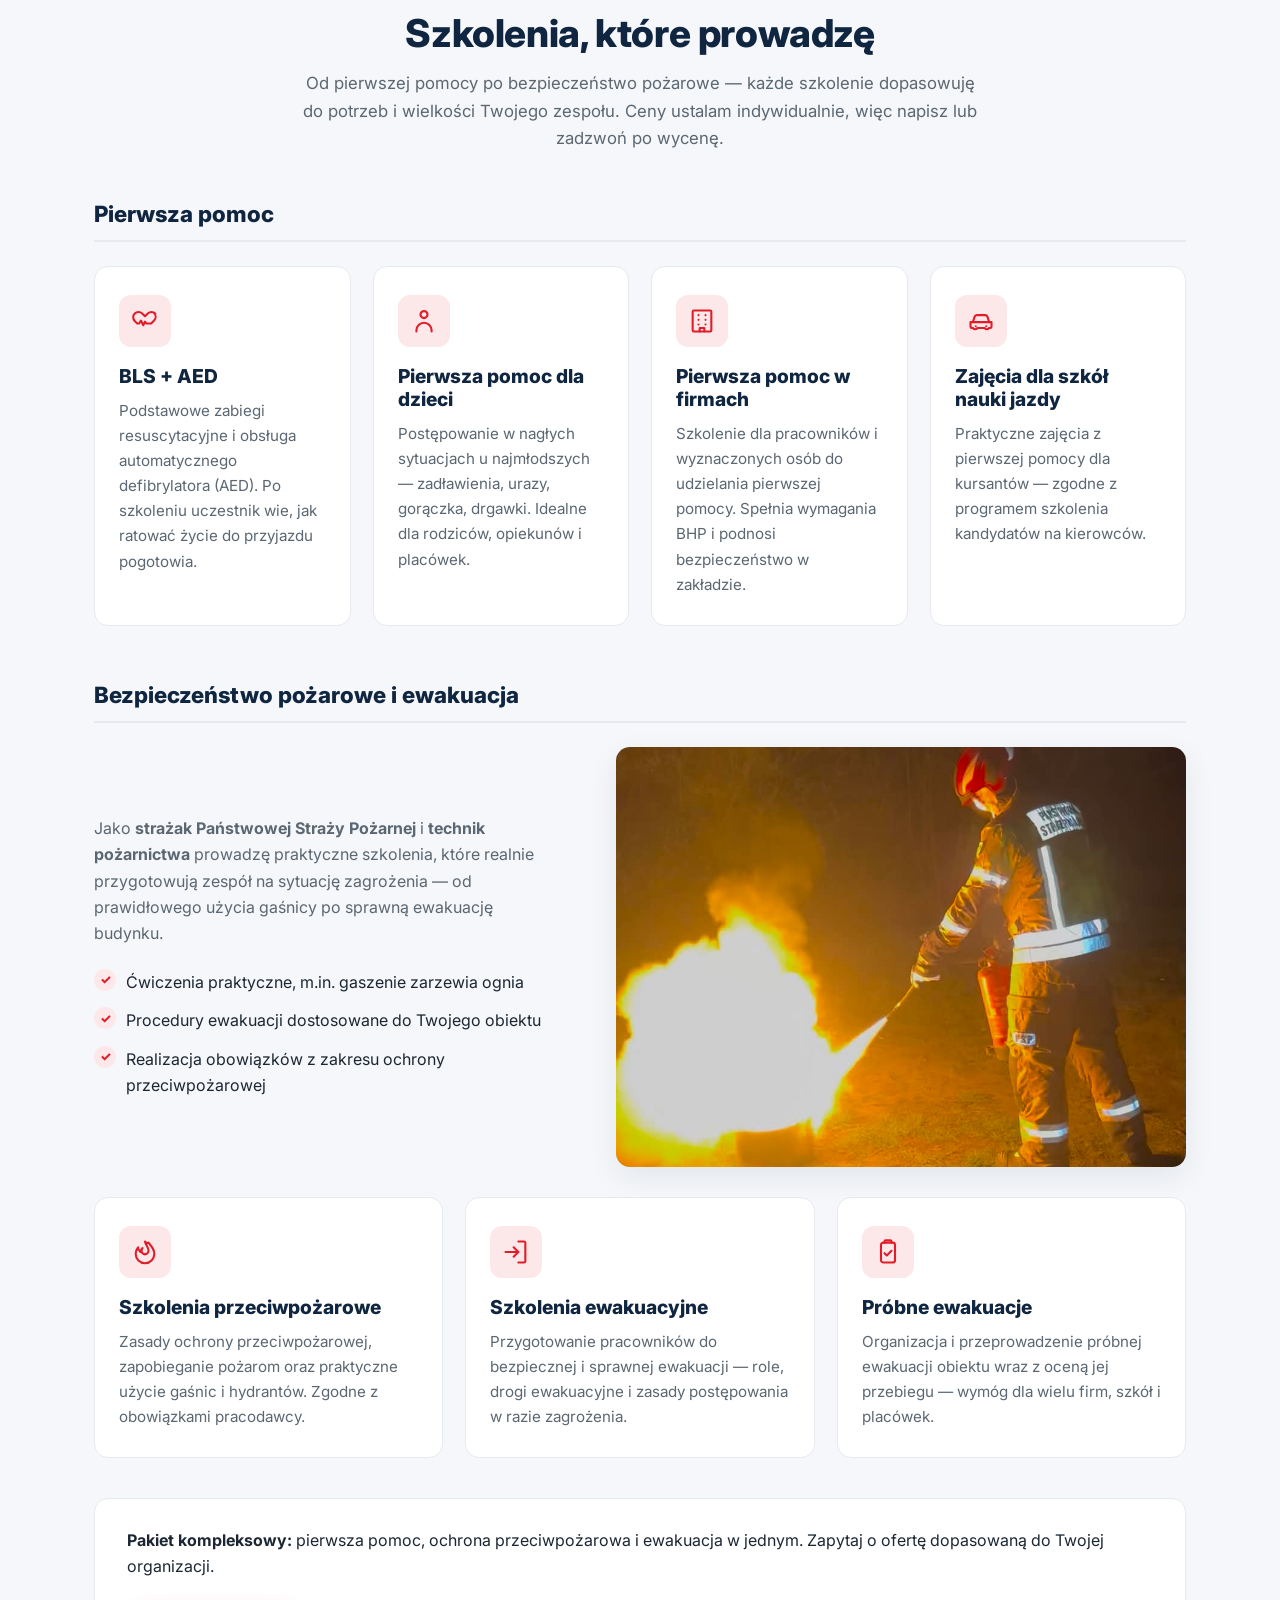
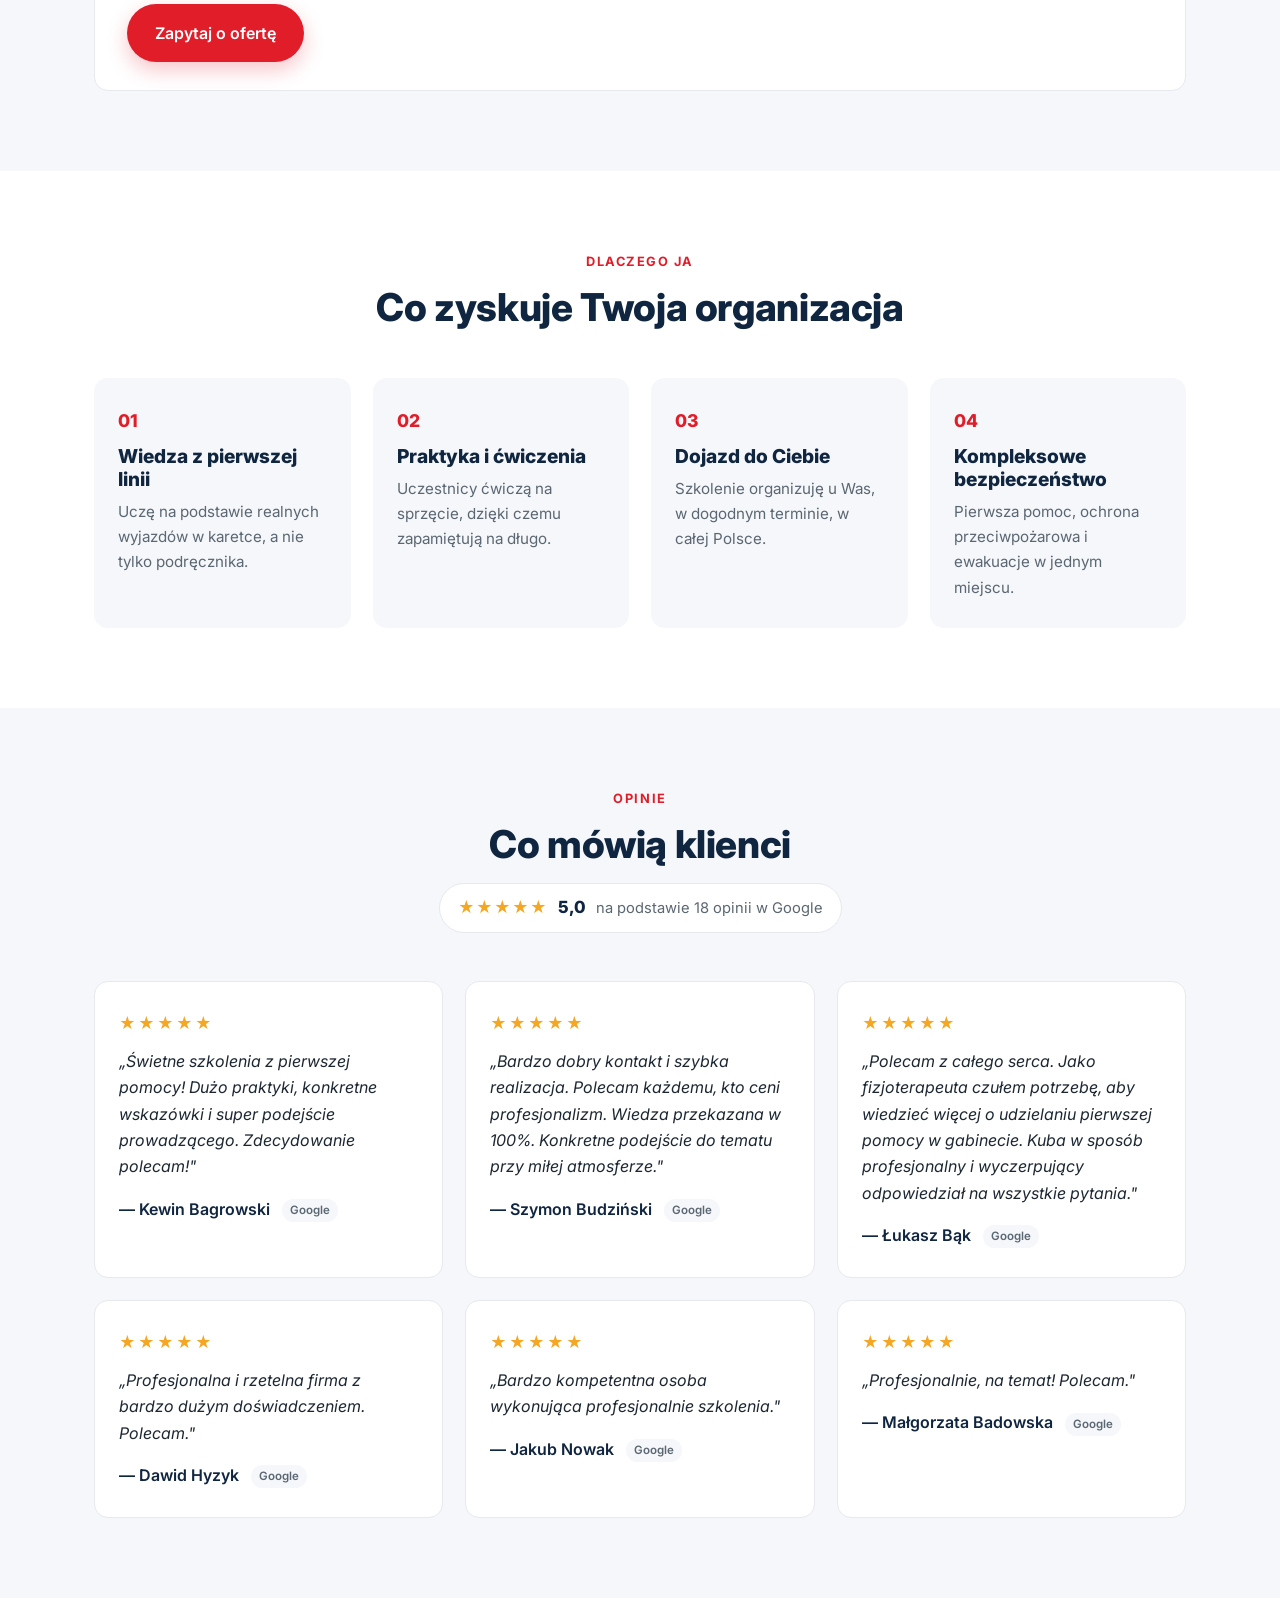
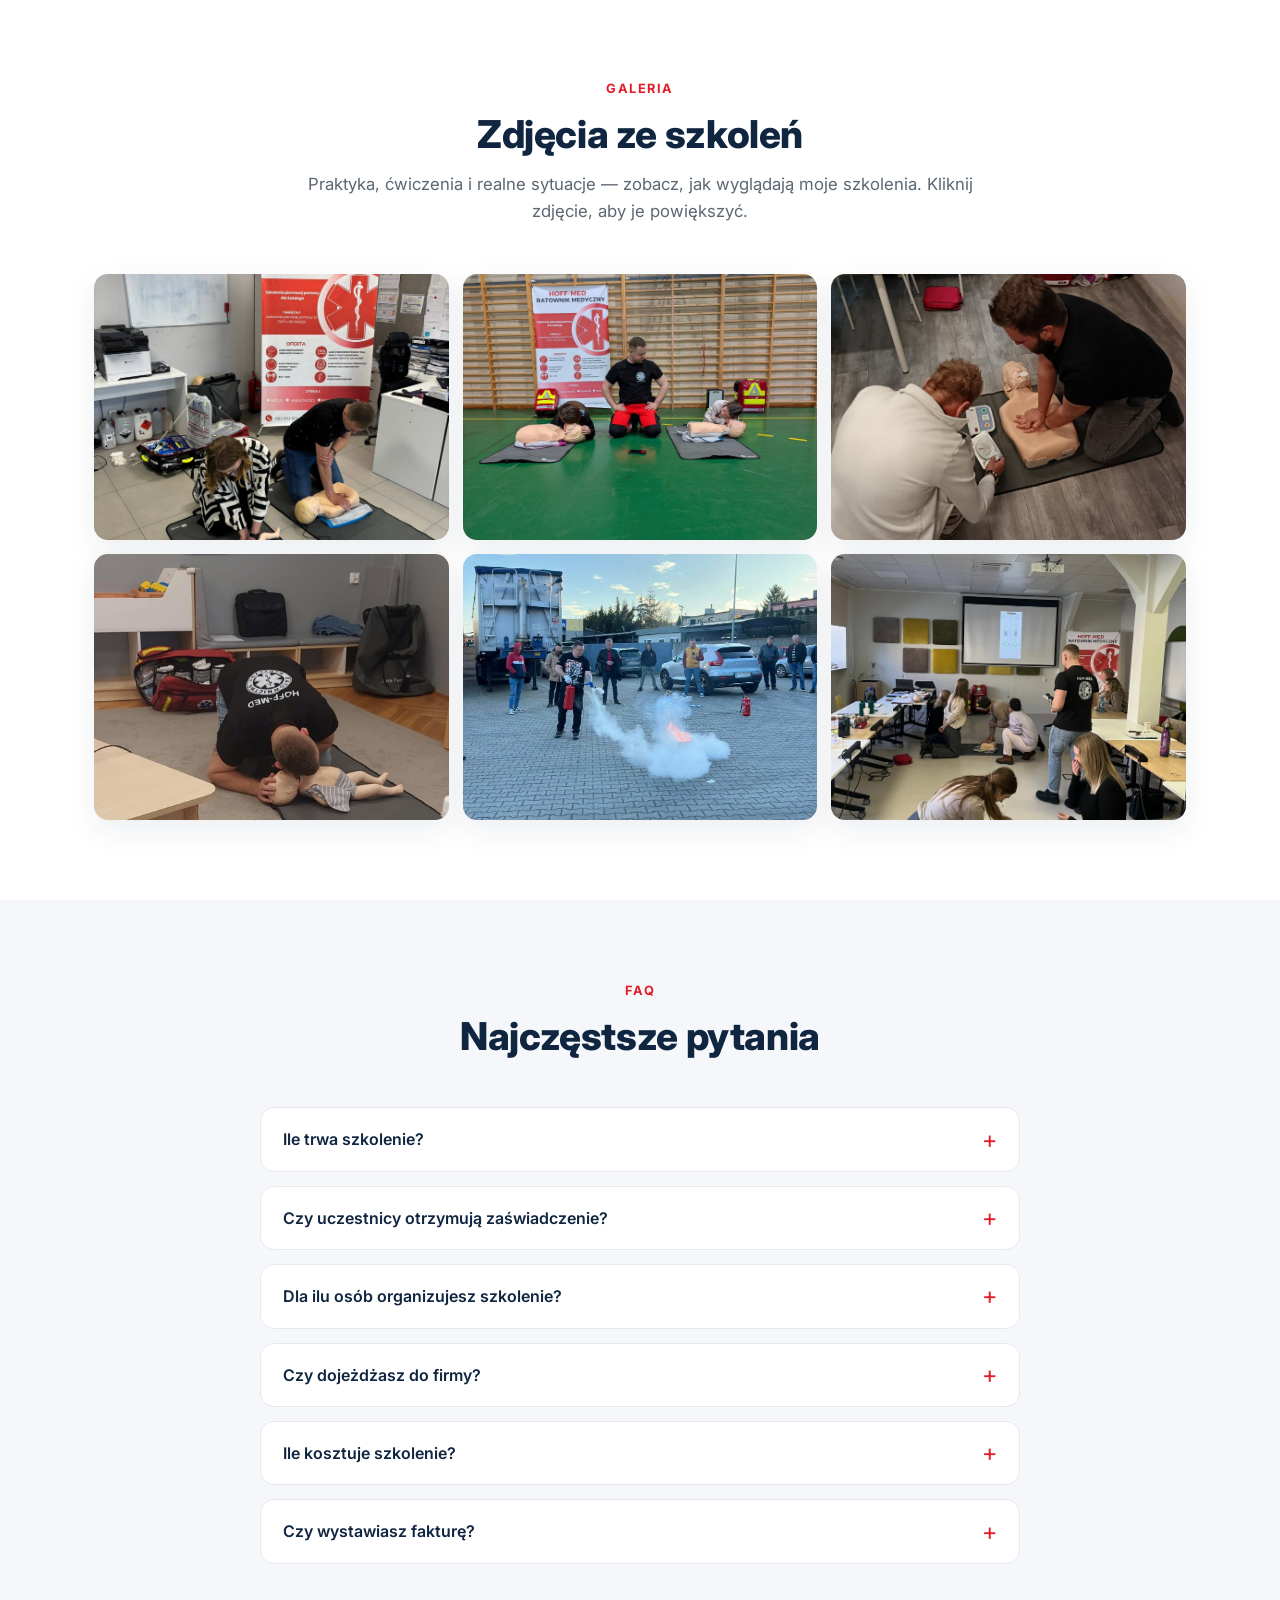
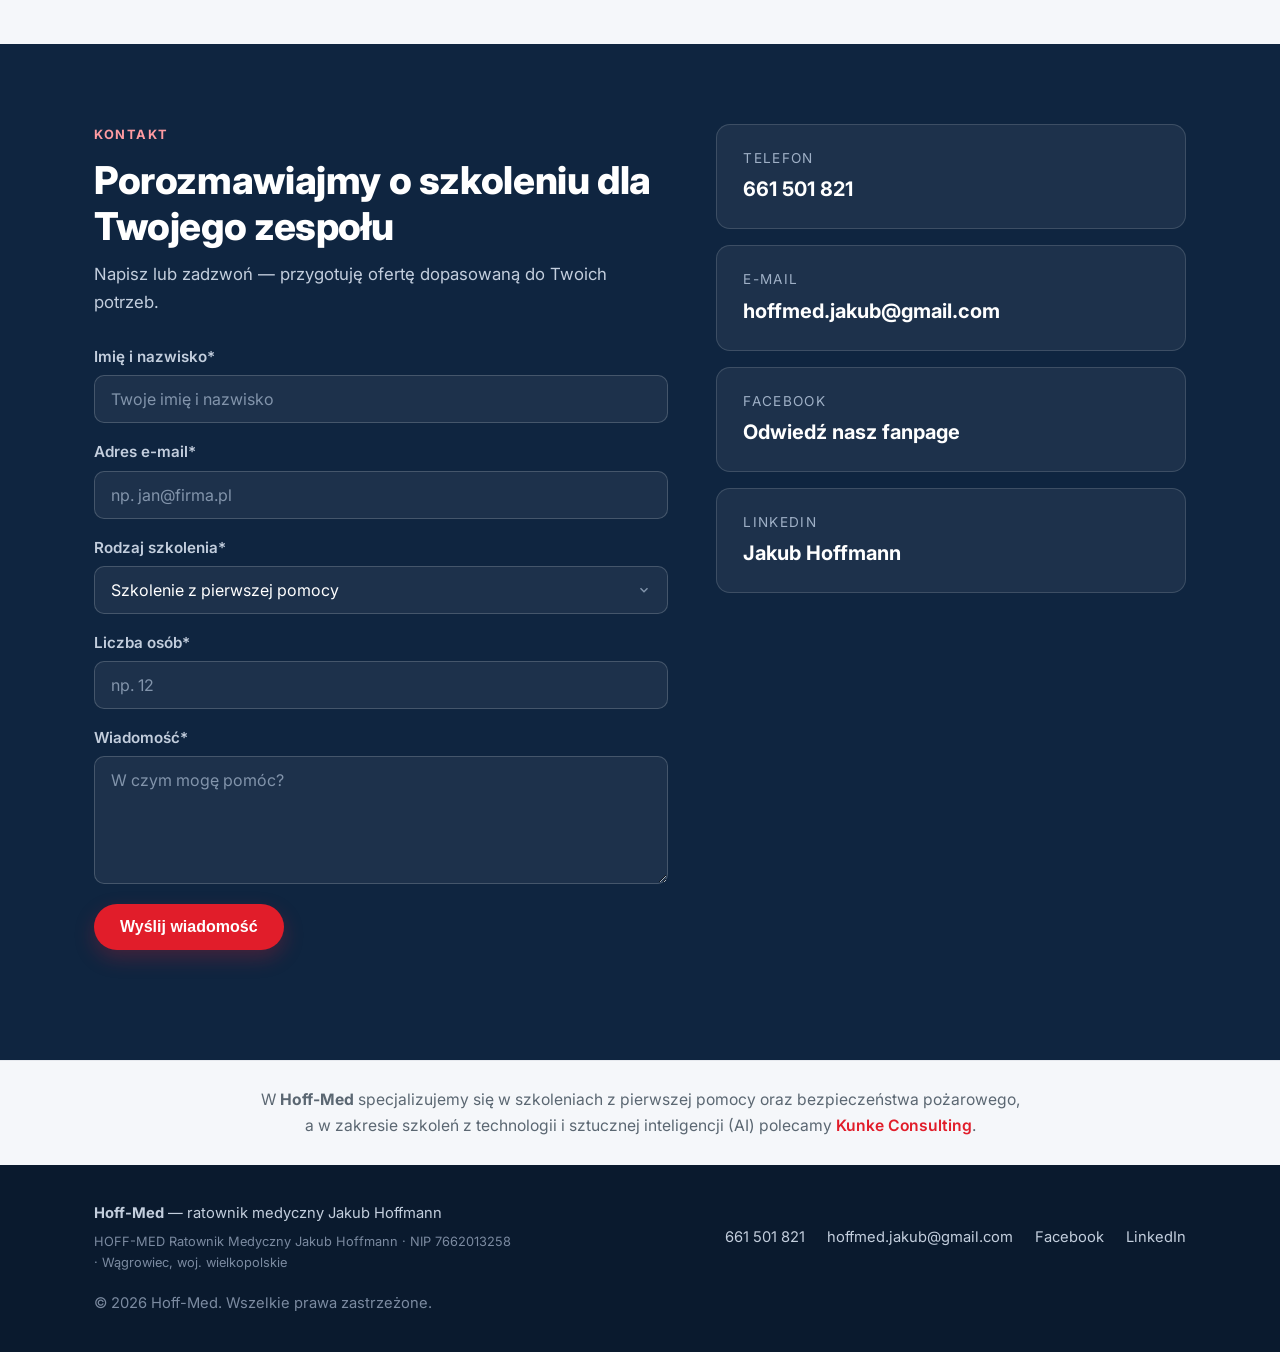
==== commit 67cf94ec: "Formularz: dodaj pole liczby osob Co-Authored-By: Claude Opus 4.8 <noreply@anthropic.com>" ====
--- a/index.html
+++ b/index.html
@@ -515,6 +515,10 @@
             </select>
           </div>
           <div class="form-row">
+            <label for="cf-people">Liczba osób*</label>
+            <input type="number" id="cf-people" name="Liczba osób" min="1" placeholder="np. 12" required />
+          </div>
+          <div class="form-row">
             <label for="cf-message">Wiadomość*</label>
             <textarea id="cf-message" name="Wiadomość" rows="5" placeholder="W czym mogę pomóc?" required></textarea>
           </div>
